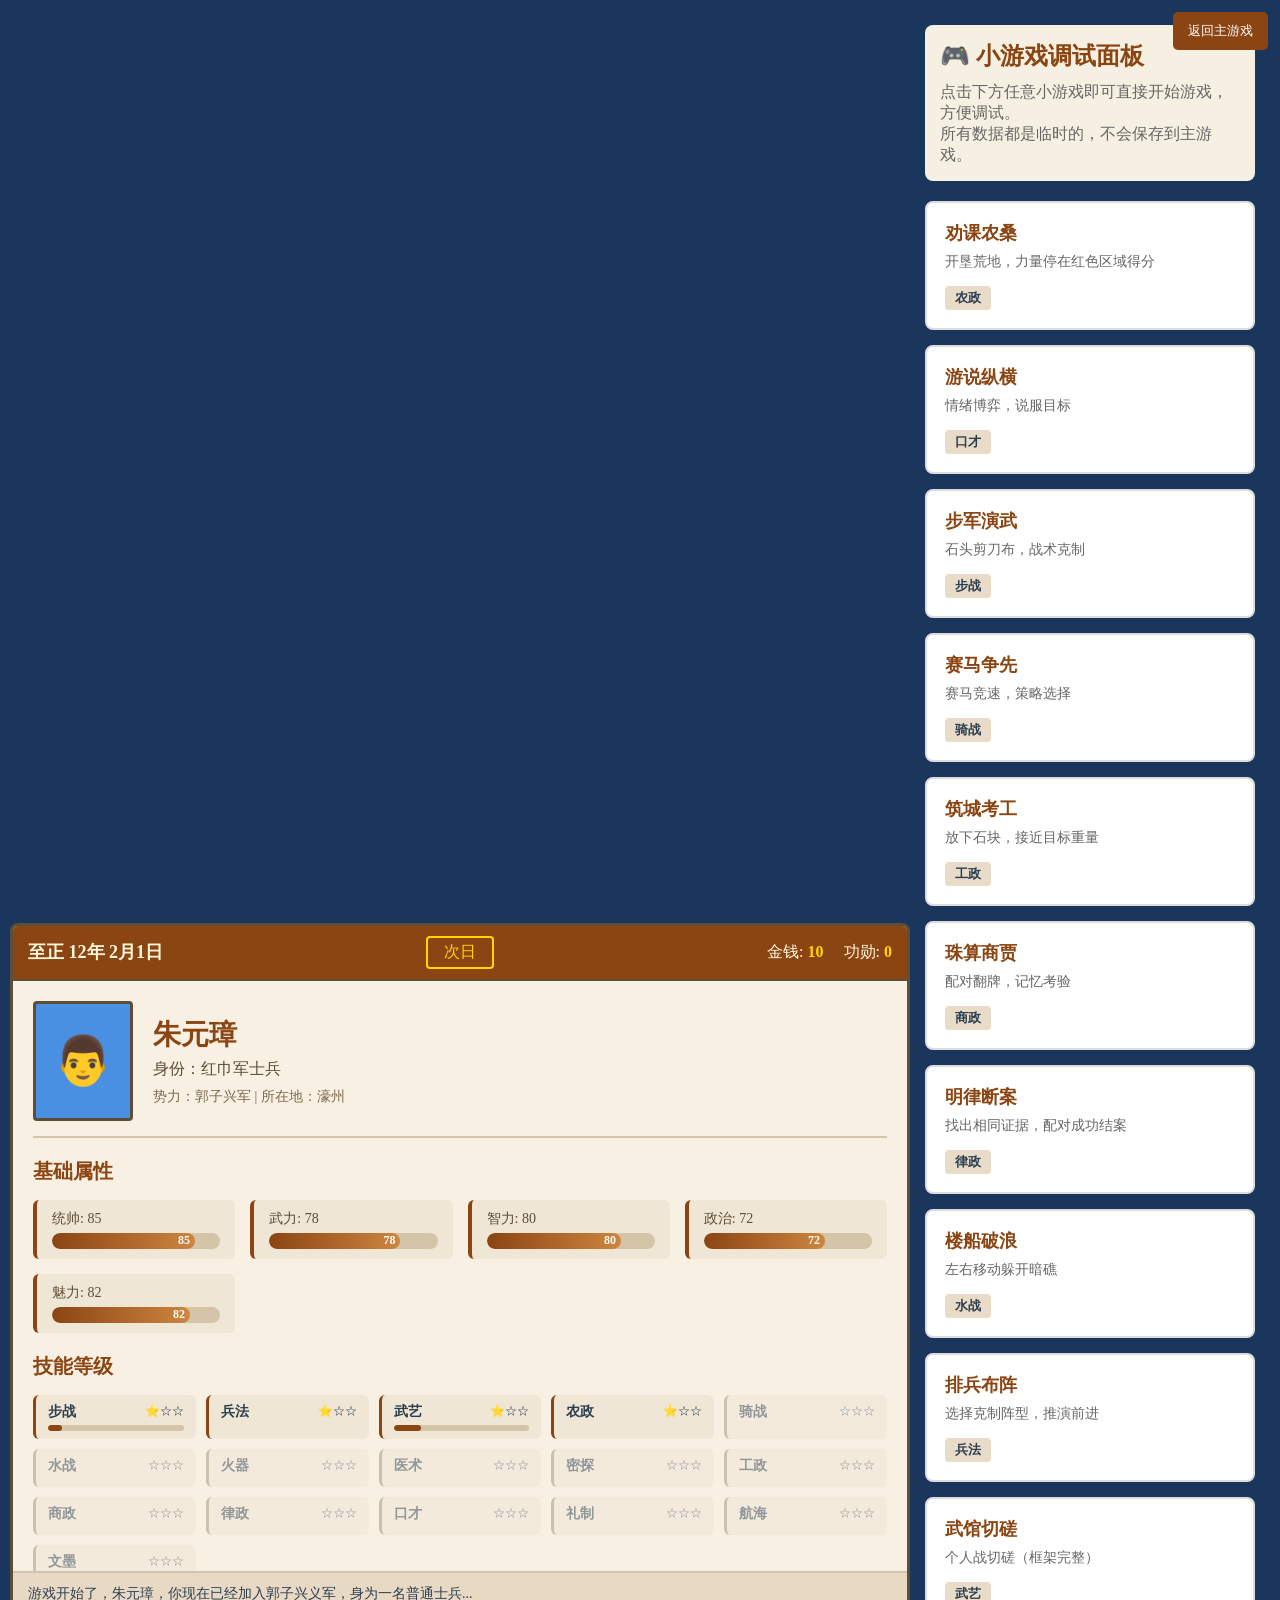
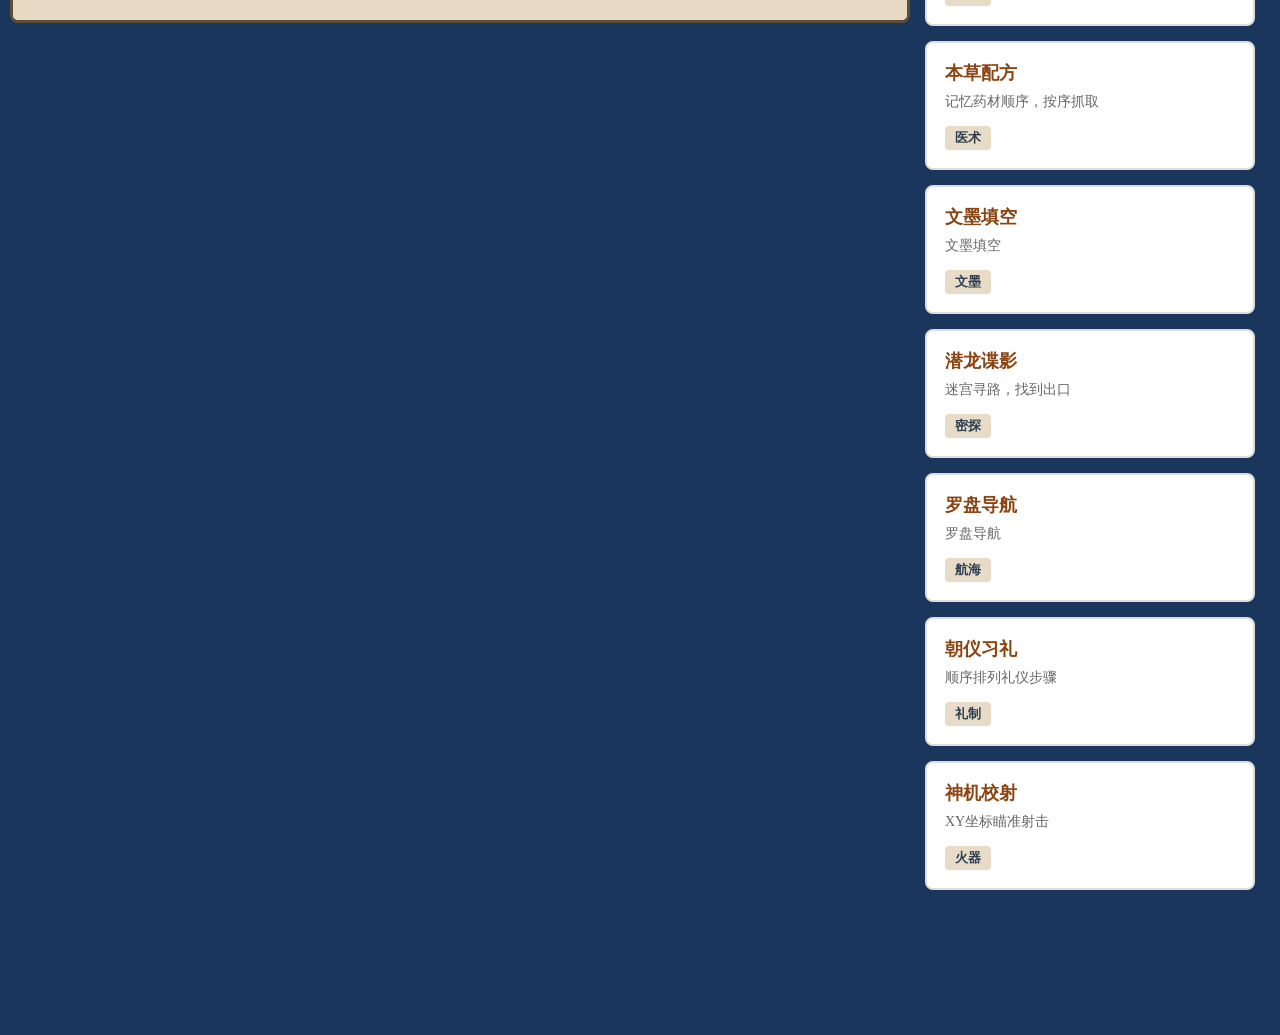
==== debug-minigames.html @ b0b6df5c "Initial commit: 完整框架，16个小游戏+个人战系统 项目现状： - 核心数据层：所有静态数据已拆分到data/，符合策划设计 - 小游戏系统：全部16个小游戏完成，纯文字点击交互 - " ====
<!DOCTYPE html>
<html lang="zh-CN">
<head>
    <meta charset="UTF-8">
    <meta name="viewport" content="width=device-width, initial-scale=1.0">
    <title>小游戏调试 - 大明王朝</title>
    <link rel="stylesheet" href="style.css">
    <style>
        body {
            padding-bottom: 100px;
        }
        .debug-header {
            background: #f5f0e1;
            padding: 15px;
            border-radius: 8px;
            margin-bottom: 20px;
        }
        .debug-header h1 {
            margin: 0 0 10px 0;
            font-size: 24px;
            color: #8b4513;
        }
        .debug-header p {
            margin: 0;
            color: #666;
        }
        .minigame-list {
            display: grid;
            grid-template-columns: repeat(auto-fill, minmax(250px, 1fr));
            gap: 15px;
            margin-bottom: 30px;
        }
        .minigame-item {
            background: #fff;
            border: 2px solid #ddd;
            border-radius: 8px;
            padding: 18px;
            cursor: pointer;
            transition: all 0.2s;
        }
        .minigame-item:hover {
            border-color: #8b4513;
            background: #faf5e8;
        }
        .minigame-item h3 {
            margin: 0 0 8px 0;
            font-size: 18px;
            color: #8b4513;
        }
        .minigame-item p {
            margin: 0 0 10px 0;
            font-size: 14px;
            color: #666;
        }
        .minigame-item .skill-name {
            display: inline-block;
            background: #e8dcc8;
            padding: 3px 10px;
            border-radius: 4px;
            margin-top: 5px;
            font-size: 13px;
        }
        .debug-menu-container {
            padding: 15px 0;
        }
        .back-btn {
            position: fixed;
            top: 12px;
            right: 12px;
            background: #8b4513;
            color: #fff !important;
            border: none;
            padding: 10px 15px;
            border-radius: 5px;
            cursor: pointer;
            z-index: 1000;
        }
        .back-btn:hover {
            background: #a0522d;
        }
        #debug-list-container {
            padding: 0 15px;
        }
    </style>
</head>
<body>
    <div id="game-container">
        <!-- 状态栏 -->
        <div id="status-bar" class="status-bar">
            <div class="status-date" id="status-date"></div>
            <div class="status-actions">
                <button id="next-day-btn" class="btn secondary-btn">次日</button>
            </div>
            <div class="status-stats">
                <span class="stat-item">金钱: <span id="money">0</span></span>
                <span class="stat-item">功勋: <span id="merit">0</span></span>
            </div>
        </div>

        <!-- 中间主显示区 -->
        <div id="main-display" class="main-display">
            <div id="character-view" class="character-view" style="display: none;">
                <!-- 角色属性视图 -->
            </div>
            <div id="city-view" class="scene-view" style="display: none;">
                <!-- 城市视图 -->
            </div>
            <div id="task-list-view" class="scene-view" style="display: none;">
                <!-- 任务列表视图 -->
            </div>
            <div id="farming-game-view" class="scene-view" style="display: none;">
                <!-- 小游戏共享容器 -->
            </div>
            <div id="card-collection-view" class="scene-view" style="display: none;">
                <!-- 卡片图鉴视图 -->
            </div>
            <div id="map-view" class="map-view" style="display: none;">
                <!-- 城市地图视图 -->
            </div>
        </div>

        <!-- 底部导航区 -->
        <div id="navigation-bar" class="navigation-bar" style="display: none;">
            <button id="nav-character" class="nav-btn">角色</button>
            <button id="nav-city" class="nav-btn">城市</button>
            <button id="nav-map" class="nav-btn">地图</button>
            <button id="nav-task" class="nav-btn">任务</button>
            <button id="nav-card" class="nav-btn">卡片</button>
        </div>

        <!-- 日志区域 -->
        <div id="interaction-area" class="interaction-area">
            <div id="log-area" class="log-area"></div>
        </div>
    </div>

    <div class="debug-menu-container">
        <div id="debug-list-container">
            <div class="debug-header">
                <h1>🎮 小游戏调试面板</h1>
                <p>点击下方任意小游戏即可直接开始游戏，方便调试。<br>所有数据都是临时的，不会保存到主游戏。</p>
            </div>
            <div class="minigame-list" id="minigame-list">
                <!-- 动态生成 -->
            </div>
        </div>
    </div>

    <button class="back-btn" onclick="window.location.href='index.html'">返回主游戏</button>

    <!-- 数据文件 - 全部先加载 -->
    <script src="data/characters.js"></script>
    <script src="data/cities.js"></script>
    <script src="data/forces.js"></script>
    <script src="data/roles.js"></script>
    <script src="data/skills.js"></script>
    <script src="data/cards.js"></script>
    <script src="data/battle-cards.js"></script>
    <script src="data/tasks.js"></script>
    <script src="data/personal-battle.js"></script>

    <!-- 游戏模块 -->
    <script src="js/GameState.js"></script>
    <script src="js/GameView.js"></script>

    <script>
        // 调试小游戏
        const MINIGAMES = [
            {gameType: 'agriculture', skill: '农政', name: '劝课农桑', desc: '开垦荒地，力量停在红色区域得分'},
            {gameType: 'eloquence', skill: '口才', name: '游说纵横', desc: '情绪博弈，说服目标'},
            {gameType: 'infantry', skill: '步战', name: '步军演武', desc: '石头剪刀布，战术克制'},
            {gameType: 'cavalry', skill: '骑战', name: '赛马争先', desc: '赛马竞速，策略选择'},
            {gameType: 'engineering', skill: '工政', name: '筑城考工', desc: '放下石块，接近目标重量'},
            {gameType: 'trade', skill: '商政', name: '珠算商贾', desc: '配对翻牌，记忆考验'},
            {gameType: 'law', skill: '律政', name: '明律断案', desc: '找出相同证据，配对成功结案'},
            {gameType: 'navy', skill: '水战', name: '楼船破浪', desc: '左右移动躲开暗礁'},
            {gameType: 'strategy', skill: '兵法', name: '排兵布阵', desc: '选择克制阵型，推演前进'},
            {gameType: 'martial', skill: '武艺', name: '武馆切磋', desc: '个人战切磋（框架完整）'},
            {gameType: 'medicine', skill: '医术', name: '本草配方', desc: '记忆药材顺序，按序抓取'},
            {gameType: 'calligraphy', skill: '文墨', name: '文墨填空', desc: '文墨填空'},
            {gameType: 'spy', skill: '密探', name: '潜龙谍影', desc: '迷宫寻路，找到出口'},
            {gameType: 'navigation', skill: '航海', name: '罗盘导航', desc: '罗盘导航'},
            {gameType: 'ritual', skill: '礼制', name: '朝仪习礼', desc: '顺序排列礼仪步骤'},
            {gameType: 'firearm', skill: '火器', name: '神机校射', desc: 'XY坐标瞄准射击'}
        ];

        // 初始化游戏状态
        let gameState = new GameState();
        let gameView = new GameView(gameState);

        // 渲染小游戏列表
        function renderList() {
            const container = document.getElementById('minigame-list');
            container.innerHTML = MINIGAMES.map(g => `
                <div class="minigame-item" onclick="startGame('${g.gameType}')">
                    <h3>${g.name}</h3>
                    <p>${g.desc}</p>
                    <span class="skill-name">${g.skill}</span>
                </div>
            `).join('');
        }

        // 开始一个小游戏
        function startGame(gameType) {
            // 创建一个假任务
            const template = {
                id: 999,
                mission_id: 'DEBUG',
                name: `[调试] ${MINIGAMES.find(g => g.gameType === gameType).name}`,
                category: 'debug',
                minRank: 'peasant',
                requiredSkills: [],
                baseDifficulty: 2,
                baseReward: 50,
                timeLimitDays: 30,
                completionType: 'minigame',
                gameType: gameType,
                targetParam: null
            };

            // 设置当前任务
            gameState.startMission(template);
            gameState.currentScene = GameScene.FARMING_GAME;

            // 初始化小游戏
            gameView.initMinigame(template);

            // 渲染
            gameView.renderAll();

            // 滚动到游戏
            document.getElementById('main-display').scrollIntoView({behavior: 'smooth'});
        }

        // 初始化
        renderList();
        gameView.renderAll();
    </script>
</body>
</html>
---- style.css ----
* {
    margin: 0;
    padding: 0;
    box-sizing: border-box;
}

body {
    font-family: "SimSun", "Microsoft YaHei", serif;
    background-color: #1a365d;
    color: #2c3e50;
    display: flex;
    justify-content: center;
    align-items: center;
    min-height: 100vh;
    padding: 10px;
}

#game-container {
    width: 100%;
    max-width: 900px;
    height: 95vh;
    max-height: 700px;
    background-color: #f4e9d8;
    border: 3px solid #5d4e37;
    border-radius: 8px;
    display: flex;
    flex-direction: column;
    overflow: hidden;
}

/* 顶部状态栏 */
.status-bar {
    background-color: #8b4513;
    color: #fff8dc;
    padding: 10px 15px;
    display: flex;
    justify-content: space-between;
    align-items: center;
    border-bottom: 2px solid #5d4e37;
    gap: 15px;
}

.status-date {
    font-size: 18px;
    font-weight: bold;
    flex: 1;
}

.status-actions {
    flex: 1;
    text-align: center;
}

.status-stats {
    display: flex;
    gap: 20px;
    flex: 1;
    justify-content: flex-end;
}

.stat-item {
    font-size: 16px;
}

.stat-item span {
    color: #ffd700;
    font-weight: bold;
}

/* 底部导航栏 */
.navigation-bar {
    background-color: #e8d9c4;
    border-top: 2px solid #d4c4a8;
    display: flex;
    padding: 8px;
    gap: 4px;
}

.nav-btn {
    flex: 1;
    padding: 8px 10px;
    border: 2px solid #d4c4a8;
    background-color: #efe6d5;
    color: #5d4e37;
    font-family: inherit;
    font-size: 16px;
    cursor: pointer;
    border-radius: 6px;
    transition: all 0.2s ease;
}

.nav-btn:hover {
    background-color: #f5ecd8;
}

.nav-btn.active {
    background-color: #8b4513;
    color: white;
    border-color: #5d4e37;
}

/* 日志区域 */
.interaction-area {
    background-color: #e8d9c4;
    border-top: 1px solid #d4c4a8;
    display: flex;
    flex-direction: column;
    max-height: 120px;
}

/* 中间主显示区 */
.main-display {
    flex: 1;
    overflow-y: auto;
    padding: 20px;
    background-color: #f8f0e3;
}

/* 角色属性视图 */
.character-view {
    display: flex;
    flex-direction: column;
    gap: 20px;
}

.character-header {
    display: flex;
    align-items: center;
    gap: 20px;
    padding-bottom: 15px;
    border-bottom: 2px solid #d4c4a8;
}

.character-portrait {
    width: 100px;
    height: 120px;
    background-color: #4a90e2;
    border: 3px solid #5d4e37;
    border-radius: 4px;
    display: flex;
    justify-content: center;
    align-items: center;
    font-size: 48px;
}

.character-info {
    flex: 1;
}

.character-name {
    font-size: 28px;
    font-weight: bold;
    color: #8b4513;
    margin-bottom: 5px;
}

.character-role {
    font-size: 16px;
    color: #5d4e37;
    margin-bottom: 8px;
}

.character-affiliation {
    font-size: 14px;
    color: #7d6a4e;
}

.attributes-grid {
    display: grid;
    grid-template-columns: repeat(auto-fit, minmax(200px, 1fr));
    gap: 15px;
    margin-top: 10px;
}

.attribute-item {
    background-color: #efe6d5;
    padding: 10px 15px;
    border-radius: 6px;
    border-left: 4px solid #8b4513;
}

.attribute-name {
    font-size: 14px;
    color: #5d4e37;
    margin-bottom: 5px;
}

.attribute-bar-container {
    width: 100%;
    height: 16px;
    background-color: #d4c4a8;
    border-radius: 8px;
    overflow: hidden;
}

.attribute-bar {
    height: 100%;
    background: linear-gradient(90deg, #8b4513, #cd853f);
    border-radius: 8px;
    transition: width 0.3s ease;
    display: flex;
    align-items: center;
    justify-content: flex-end;
    padding-right: 5px;
}

.attribute-value {
    color: white;
    font-size: 12px;
    font-weight: bold;
}

/* 技能区域 */
.attributes-section h3,
.skills-section h3 {
    font-size: 20px;
    color: #8b4513;
    margin-bottom: 15px;
}

.skills-grid {
    display: grid;
    grid-template-columns: repeat(auto-fill, minmax(160px, 1fr));
    gap: 10px;
}

.skill-item {
    background-color: #efe6d5;
    padding: 8px 12px;
    border-radius: 6px;
    border-left: 3px solid #8b4513;
}

.skill-item.unlearned {
    opacity: 0.5;
    border-left-color: #a0937d;
}

.skill-info {
    display: flex;
    justify-content: space-between;
    align-items: center;
    margin-bottom: 4px;
}

.skill-name {
    font-size: 14px;
    color: #2c3e50;
    font-weight: bold;
}

.skill-level {
    font-size: 12px;
}

.skill-exp-bar {
    width: 100%;
    height: 6px;
    background-color: #d4c4a8;
    border-radius: 3px;
    overflow: hidden;
}

.skill-exp-fill {
    height: 100%;
    background-color: #8b4513;
    border-radius: 3px;
    transition: width 0.3s ease;
}

/* 卡片图鉴 */
.card-collection-header {
    text-align: center;
    margin-bottom: 20px;
}

.card-collection-header h2 {
    font-size: 28px;
    color: #8b4513;
    margin-bottom: 5px;
}

.card-collection-header p {
    font-size: 16px;
    color: #5d4e37;
}

.card-group {
    margin-bottom: 20px;
}

.card-group-title {
    font-size: 20px;
    color: #8b4513;
    margin-bottom: 10px;
    padding-left: 10px;
    border-left: 4px solid #8b4513;
}

.cards-grid {
    display: grid;
    grid-template-columns: repeat(auto-fill, minmax(140px, 1fr));
    gap: 15px;
}

.card-item {
    background-color: #efe6d5;
    border-radius: 8px;
    padding: 15px 10px;
    text-align: center;
    border: 2px solid #d4c4a8;
    transition: all 0.2s ease;
}

.card-item.uncollected {
    opacity: 0.3;
    filter: grayscale(100%);
}

.card-item.collected {
    border-color: #8b4513;
    background-color: #f5ecd8;
}

/* 稀有度颜色：白→绿→蓝→紫→金 */
.card-item.collected.rarity-1 {
    background-color: #ffffff;
    border-color: #ddd;
}
.card-item.collected.rarity-2 {
    background-color: #d4edda;
    border-color: #28a745;
}
.card-item.collected.rarity-3 {
    background-color: #cce5ff;
    border-color: #007bff;
}
.card-item.collected.rarity-4 {
    background-color: #e8dff5;
    border-color: #6f42c1;
}
.card-item.collected.rarity-5 {
    background-color: #fff3cd;
    border-color: #ffc107;
}

.card-item.collected:hover {
    transform: translateY(-2px);
    box-shadow: 0 4px 8px rgba(0,0,0,0.1);
}

.card-content {
    font-size: 24px;
    margin-bottom: 5px;
}

.card-desc {
    font-size: 12px;
    color: #5d4e37;
    margin-top: 8px;
    line-height: 1.4;
}

.card-actions {
    text-align: center;
    margin-top: 20px;
}

/* 地图移动视图 */
.map-view {
    padding: 15px;
}

.map-header h2 {
    margin-top: 0;
    margin-bottom: 10px;
    color: #5d4e37;
}

.map-destinations h3 {
    margin-top: 20px;
    margin-bottom: 15px;
    color: #5d4e37;
    font-size: 16px;
}

.destination-list {
    display: flex;
    flex-direction: column;
    gap: 10px;
}

.destination-item {
    display: flex;
    justify-content: space-between;
    align-items: center;
    padding: 12px 15px;
    background-color: #f5ecd8;
    border: 1px solid #d4c4a8;
    border-radius: 6px;
}

.destination-info {
    display: flex;
    flex-direction: column;
    gap: 4px;
}

.destination-name {
    font-weight: bold;
    font-size: 16px;
    color: #5d4e37;
}

.destination-days {
    font-size: 14px;
    color: #8b7355;
}

.move-bonus {
    font-size: 12px;
    color: #28a745;
}

.move-penalty {
    font-size: 12px;
    color: #dc3545;
}

/* 评定会任务列表 */
.task-list-header {
    margin-bottom: 20px;
}

.task-list-header h2 {
    margin: 0;
    color: #5d4e37;
}

.current-task-info {
    margin-top: 10px;
    padding: 8px 12px;
    background-color: #d4edda;
    border: 1px solid #28a745;
    border-radius: 4px;
    color: #155724;
}

.remaining-days {
    margin-left: 15px;
    font-weight: normal;
}

.no-tasks {
    padding: 30px;
    text-align: center;
    color: #8b7355;
    background-color: #f5ecd8;
    border-radius: 6px;
}

.task-category {
    margin-bottom: 20px;
}

.category-title {
    font-size: 18px;
    color: #5d4e37;
    margin-top: 0;
    margin-bottom: 10px;
    padding-bottom: 5px;
    border-bottom: 2px solid #d4c4a8;
}

.task-list {
    display: flex;
    flex-direction: column;
    gap: 10px;
}

.task-item {
    display: flex;
    justify-content: space-between;
    align-items: center;
    padding: 15px;
    background-color: #f5ecd8;
    border: 1px solid #d4c4a8;
    border-radius: 6px;
}

.task-info {
    flex: 1;
    margin-right: 20px;
}

.task-info h3 {
    margin: 0 0 5px 0;
    font-size: 18px;
    color: #5d4e37;
}

.task-desc {
    margin: 5px 0 8px 0;
    font-size: 14px;
    color: #8b7355;
}

.task-reward {
    margin: 0;
    font-size: 13px;
    color: #6b5b45;
}

.evaluation-notice {
    margin-bottom: 20px;
    padding: 12px 15px;
    background-color: #fff3cd;
    border: 1px solid #ffc107;
    border-radius: 6px;
    color: #856404;
}

.evaluation-notice .warning {
    margin: 5px 0 0 0;
    font-weight: 500;
}

.evaluation-notice {
    margin-top: 20px;
    padding: 12px 15px;
    background-color: #fff3cd;
    border: 1px solid #ffc107;
    border-radius: 6px;
    color: #856404;
    font-weight: 500;
}

.no-destinations {
    color: #8b7355;
    padding: 20px;
    text-align: center;
}

/* 底部交互区 */
.interaction-area {
    background-color: #e8d9c4;
    border-top: 2px solid #d4c4a8;
    display: flex;
    flex-direction: column;
    max-height: 150px;
}

.log-area {
    flex: 1;
    overflow-y: auto;
    padding: 10px 15px;
    font-size: 14px;
    line-height: 1.6;
    color: #2c3e50;
}

.log-entry {
    margin-bottom: 4px;
    animation: fadeIn 0.3s ease;
}

@keyframes fadeIn {
    from { opacity: 0; transform: translateY(2px); }
    to { opacity: 1; transform: translateY(0); }
}

.button-area {
    padding: 10px 15px;
    border-top: 1px solid #d4c4a8;
    display: flex;
    gap: 10px;
}

.btn {
    padding: 8px 20px;
    border: 2px solid #5d4e37;
    border-radius: 4px;
    background-color: #8b4513;
    color: white;
    font-family: inherit;
    font-size: 16px;
    cursor: pointer;
    transition: all 0.2s ease;
}

.btn:hover {
    background-color: #a0522d;
    transform: translateY(-1px);
}

.btn:active {
    transform: translateY(0);
}

.primary-btn {
    background-color: #8b4513;
}

.primary-btn:hover {
    background-color: #a0522d;
}

.secondary-btn {
    background-color: transparent;
    border-color: #ffd700;
    color: #ffd700;
    padding: 4px 16px;
}

.secondary-btn:hover {
    background-color: rgba(255, 215, 0, 0.2);
}

/* 城市视图 */
.city-header {
    text-align: center;
    margin-bottom: 20px;
    padding-bottom: 15px;
    border-bottom: 2px solid #d4c4a8;
}

.city-header h2 {
    font-size: 32px;
    color: #8b4513;
    margin-bottom: 8px;
}

.city-header p {
    font-size: 16px;
    color: #5d4e37;
}

.city-actions {
    display: flex;
    justify-content: center;
    gap: 15px;
    flex-wrap: wrap;
}

/* 任务列表视图 */
.task-list-header h2 {
    font-size: 28px;
    color: #8b4513;
    margin-bottom: 20px;
    text-align: center;
}

.task-list {
    display: flex;
    flex-direction: column;
    gap: 15px;
    margin-bottom: 20px;
}

.task-item {
    background-color: #efe6d5;
    border-radius: 8px;
    padding: 15px;
    display: flex;
    justify-content: space-between;
    align-items: center;
    gap: 15px;
    border-left: 4px solid #8b4513;
}

.task-info {
    flex: 1;
}

.task-info h3 {
    font-size: 20px;
    color: #8b4513;
    margin-bottom: 5px;
}

.task-desc {
    font-size: 14px;
    color: #5d4e37;
    margin-bottom: 5px;
}

.task-reward {
    font-size: 13px;
    color: #7d6a4e;
}

.no-tasks {
    text-align: center;
    padding: 30px;
    color: #7d6a4e;
    font-style: italic;
}

.task-actions {
    display: flex;
    justify-content: center;
}

/* 耕地小游戏样式 */
.farming-header {
    text-align: center;
    margin-bottom: 20px;
}

.farming-header h2 {
    font-size: 28px;
    color: #8b4513;
    margin-bottom: 5px;
}

.farming-header p {
    font-size: 16px;
    color: #5d4e37;
}

.farming-field {
    background-color: #8b7355;
    border-radius: 8px;
    padding: 30px 20px;
    margin-bottom: 15px;
}

.farming-bg {
    position: relative;
    height: 60px;
    background-color: #d4c4a8;
    border-radius: 30px;
    margin-bottom: 20px;
    overflow: visible;
}

.farming-good-zone {
    position: absolute;
    right: 0;
    top: -25px;
    width: 20%;
    text-align: center;
    font-size: 12px;
    color: #fff;
    background-color: #c0392b;
    padding: 2px 0;
    border-radius: 4px;
}

.farming-power-bar {
    width: 100%;
    height: 100%;
    position: relative;
}

.farming-indicator {
    position: absolute;
    top: 0;
    left: 0;
    width: 8px;
    height: 100%;
    background-color: #2c3e50;
    border-radius: 4px;
    transform: translateX(-50%);
    box-shadow: 0 0 4px rgba(0,0,0,0.5);
}

.farming-emoji {
    text-align: center;
    font-size: 80px;
}

.farming-result {
    max-height: 100px;
    overflow-y: auto;
    margin-bottom: 15px;
    padding: 10px;
    background-color: #efe6d5;
    border-radius: 6px;
}

.farming-result-item {
    margin-bottom: 5px;
    padding: 4px 8px;
    border-radius: 4px;
}

.result-perfect {
    background-color: #27ae60;
    color: white;
}

.result-good {
    background-color: #f39c12;
    color: white;
}

.result-ok {
    background-color: #95a5a6;
    color: white;
}

.result-bad {
    background-color: #7f8c8d;
    color: white;
}

.farming-actions {
    text-align: center;
}

#swing-hoe-btn {
    font-size: 20px;
    padding: 10px 40px;
}

/* 口才小游戏 - 找相同句子 */
.eloquence-header {
    text-align: center;
    margin-bottom: 20px;
}

.eloquence-header h2 {
    font-size: 28px;
    color: #8b4513;
    margin-bottom: 8px;
}

.eloquence-header p {
    font-size: 16px;
    color: #5d4e37;
}

.eloquence-example {
    background-color: #efe6d5;
    padding: 15px;
    border-radius: 8px;
    margin-bottom: 15px;
    font-size: 18px;
    line-height: 1.6;
    border-left: 4px solid #8b4513;
}

.eloquence-options {
    display: grid;
    grid-template-columns: 1fr;
    gap: 10px;
    margin-bottom: 15px;
}

.eloquence-option {
    text-align: left;
    padding: 12px 15px;
    background-color: #efe6d5;
    border: 2px solid #d4c4a8;
    border-radius: 6px;
    white-space: normal;
    line-height: 1.5;
}

.eloquence-option:hover {
    background-color: #f5ecd8;
    border-color: #8b4513;
}

.eloquence-result {
    min-height: 40px;
}

.eloquence-answer {
    padding: 10px 15px;
    border-radius: 6px;
    font-size: 16px;
}

.eloquence-answer.correct {
    background-color: #27ae60;
    color: white;
}

.eloquence-answer.wrong {
    background-color: #c0392b;
    color: white;
}

/* 滚动条样式 */
::-webkit-scrollbar {
    width: 8px;
}

::-webkit-scrollbar-track {
    background: #d4c4a8;
}

::-webkit-scrollbar-thumb {
    background: #8b4513;
    border-radius: 4px;
}

::-webkit-scrollbar-thumb:hover {
    background: #a0522d;
}

/* ========== 赛马样式 ========== */
.cavalry-header {
    text-align: center;
    margin-bottom: 20px;
}
.cavalry-header h2 {
    font-size: 28px;
    color: #8b4513;
    margin-bottom: 8px;
}
.cavalry-header p {
    font-size: 16px;
    color: #5d4e37;
}
.cavalry-progress {
    font-size: 18px;
    margin-top: 10px;
    color: #5d4e37;
}
.cavalry-progress strong {
    color: #8b4513;
}
.cavalry-track {
    margin-top: 20px;
}
.cavalry-row {
    display: flex;
    align-items: center;
    margin-bottom: 10px;
    gap: 5px;
}
.cavalry-label {
    width: 40px;
    font-weight: bold;
}
.cavalry-card-lg {
    width: 50px;
    height: 50px;
    border: 2px solid #d4c4a8;
    border-radius: 6px;
    background-color: #efe6d5;
    font-size: 14px;
    text-align: center;
    line-height: 46px;
    cursor: pointer;
}
.cavalry-card-lg:hover:not(:disabled) {
    background-color: #f5ecd8;
    border-color: #8b4513;
}
.cavalry-card-lg.current {
    border-color: #8b4513;
    border-width: 3px;
}
.cavalry-card-lg.flipped {
    background-color: #f5ecd8;
}
.cavalry-card-lg.passed {
    opacity: 0.7;
}
.cavalry-card-lg.enemy {
    cursor: default;
}
.cavalry-end {
    font-size: 18px;
    padding-left: 10px;
}

/* 修筑城墙样式 */
.engineering-header {
    text-align: center;
    margin-bottom: 20px;
}
.engineering-header h2 {
    font-size: 28px;
    color: #8b4513;
    margin-bottom: 8px;
}
.engineering-header p {
    font-size: 16px;
    color: #5d4e37;
}
.engineering-bar {
    margin-bottom: 30px;
}
.engineering-bg {
    position: relative;
    height: 40px;
    background-color: #d4c4a8;
    border-radius: 20px;
    overflow: hidden;
}
.engineering-target {
    position: absolute;
    top: 0;
    height: 100%;
    background-color: #27ae60;
    opacity: 0.5;
}
.engineering-indicator {
    position: absolute;
    top: 0;
    width: 8px;
    height: 100%;
    background-color: #2c3e50;
    transform: translateX(-50%);
    border-radius: 4px;
    box-shadow: 0 0 4px rgba(0,0,0,0.5);
}
.engineering-actions {
    text-align: center;
}

/* 集市算税样式 */
.trade-header {
    text-align: center;
    margin-bottom: 20px;
}
.trade-header h2 {
    font-size: 28px;
    color: #8b4513;
    margin-bottom: 8px;
}
.trade-header p {
    font-size: 16px;
    color: #5d4e37;
}
.trade-board {
    display: grid;
    grid-template-columns: repeat(3, 1fr);
    gap: 8px;
    max-width: 300px;
    margin: 0 auto;
}
.trade-cell {
    aspect-ratio: 1;
    border: 2px solid #d4c4a8;
    border-radius: 6px;
    background-color: #efe6d5;
    font-size: 28px;
    text-align: center;
    line-height: 90px;
    cursor: pointer;
}
.trade-cell:hover:not(:disabled) {
    background-color: #f5ecd8;
    border-color: #8b4513;
}
.trade-cell:disabled {
    cursor: default;
}

/* 寻访证人样式 */
.law-header {
    text-align: center;
    margin-bottom: 20px;
}
.law-header h2 {
    font-size: 28px;
    color: #8b4513;
    margin-bottom: 8px;
}
.law-header p {
    font-size: 16px;
    color: #5d4e37;
}
.law-board {
    display: grid;
    grid-template-columns: repeat(4, 1fr);
    gap: 10px;
    max-width: 500px;
    margin: 0 auto;
}
.law-card {
    aspect-ratio: 2/1;
    border: 2px solid #d4c4a8;
    border-radius: 6px;
    background-color: #efe6d5;
    font-size: 14px;
    text-align: center;
    cursor: pointer;
    display: flex;
    justify-content: center;
    align-items: center;
    padding: 5px;
}
.law-card:hover:not(.matched):not(.flipped) {
    background-color: #f5ecd8;
    border-color: #8b4513;
}
.law-card.matched {
    opacity: 0.5;
    cursor: default;
}
.law-card.flipped {
    background-color: #f39c12;
    color: white;
}

/* ========== 新增小游戏样式 ========== */

/* 水战样式 */
.navy-header {
    text-align: center;
    margin-bottom: 20px;
}
.navy-header h2 {
    font-size: 28px;
    color: #8b4513;
    margin-bottom: 8px;
}
.navy-header p {
    font-size: 16px;
    color: #5d4e37;
}
.navy-channel {
    position: relative;
    height: 80px;
    background-color: #4a90e2;
    border-radius: 8px;
    margin-bottom: 20px;
    overflow: hidden;
}
.navy-ship {
    position: absolute;
    top: 10px;
    width: 40px;
    height: 60px;
    background-color: #8b4513;
    transform: translateX(-50%);
    border-radius: 4px;
}
.navy-obstacle {
    position: absolute;
    width: 20px;
    height: 80px;
    background-color: #2c3e50;
    transform: translateX(-50%);
}
.navy-result {
    max-height: 100px;
    overflow-y: auto;
}
.navy-result-item {
    padding: 8px;
    margin-bottom: 5px;
    border-radius: 4px;
}
.navy-result-item.good {
    background-color: #27ae60;
    color: white;
}
.navy-result-item.ok {
    background-color: #f39c12;
    color: white;
}
.navy-result-item.bad {
    background-color: #c0392b;
    color: white;
}
.navy-actions {
    text-align: center;
    margin-bottom: 15px;
}

/* 兵法阵型样式 */
.strategy-header {
    text-align: center;
    margin-bottom: 20px;
}
.strategy-header h2 {
    font-size: 28px;
    color: #8b4513;
    margin-bottom: 8px;
}
.strategy-header p {
    font-size: 16px;
    color: #5d4e37;
    margin: 5px 0;
}
.strategy-board {
    display: grid;
    grid-template-columns: repeat(3, 1fr);
    gap: 8px;
    max-width: 300px;
    margin: 0 auto 20px;
}
.strategy-cell {
    aspect-ratio: 1;
    border: 2px solid #d4c4a8;
    border-radius: 4px;
    background-color: #efe6d5;
    font-size: 24px;
    text-align: center;
    line-height: 80px;
    cursor: pointer;
}
.strategy-cell:hover {
    background-color: #f5ecd8;
    border-color: #8b4513;
}
.strategy-actions {
    display: flex;
    gap: 15px;
    justify-content: center;
}

/* 武艺单挑样式 */
.martial-header {
    text-align: center;
    margin-bottom: 20px;
}
.martial-header h2 {
    font-size: 28px;
    color: #8b4513;
    margin-bottom: 8px;
}
.martial-hp {
    max-width: 400px;
    margin: 0 auto 20px;
}
.martial-hp .hp-row {
    display: flex;
    justify-content: space-between;
    align-items: center;
    margin-bottom: 10px;
    gap: 15px;
}
.martial-hp .hp-bar {
    flex: 1;
    height: 20px;
    background-color: #d4c4a8;
    border-radius: 10px;
    overflow: hidden;
}
.martial-hp .hp-fill {
    height: 100%;
    transition: width 0.3s;
}
.martial-hp .hp-fill.player {
    background-color: #27ae60;
}
.martial-hp .hp-fill.enemy {
    background-color: #c0392b;
}
.martial-buttons {
    display: flex;
    gap: 15px;
    justify-content: center;
    margin-bottom: 20px;
}
.martial-log {
    max-height: 120px;
    overflow-y: auto;
    background-color: #efe6d5;
    padding: 10px;
    border-radius: 6px;
}
.martial-log div {
    margin-bottom: 4px;
}

/* 医术配药样式 */
.medicine-header {
    text-align: center;
    margin-bottom: 20px;
}
.medicine-header h2 {
    font-size: 28px;
    color: #8b4513;
    margin-bottom: 8px;
}
.medicine-sequence {
    background-color: #efe6d5;
    padding: 15px;
    border-radius: 8px;
    margin: 15px 0;
}
.medicine-herb {
    display: inline-block;
    padding: 6px 12px;
    margin: 0 5px;
    background-color: #8b4513;
    color: white;
    border-radius: 4px;
}
.medicine-herb.picked {
    background-color: #27ae60;
}
.medicine-grid {
    display: grid;
    grid-template-columns: repeat(3, 1fr);
    gap: 10px;
    margin-bottom: 20px;
}
.medicine-player-sequence {
    background-color: #efe6d5;
    padding: 15px;
    border-radius: 8px;
    line-height: 2;
}

/* 文墨填空样式 */
.calligraphy-header {
    text-align: center;
    margin-bottom: 20px;
}
.calligraphy-header h2 {
    font-size: 28px;
    color: #8b4513;
    margin-bottom: 8px;
}
.calligraphy-question {
    background-color: #efe6d5;
    padding: 30px;
    border-radius: 8px;
    margin-bottom: 20px;
    text-align: center;
}
.calligraphy-sentence {
    font-size: 24px;
    line-height: 2;
}
.calligraphy-sentence .blank {
    display: inline-block;
    padding: 0 20px;
    border-bottom: 3px solid #8b4513;
    margin: 0 5px;
}
.calligraphy-options {
    display: grid;
    grid-template-columns: 1fr 1fr;
    gap: 10px;
}
.calligraphy-option {
    font-size: 18px;
    padding: 15px;
}
.calligraphy-result {
    margin-top: 20px;
    min-height: 40px;
}

/* 密探迷宫样式 */
.spy-header {
    text-align: center;
    margin-bottom: 20px;
}
.spy-header h2 {
    font-size: 28px;
    color: #8b4513;
    margin-bottom: 8px;
}
.spy-maze {
    max-width: 300px;
    margin: 0 auto;
}
.spy-row {
    display: flex;
}
.spy-cell {
    aspect-ratio: 1;
    flex: 1;
    border: 1px solid #d4c4a8;
    display: flex;
    justify-content: center;
    align-items: center;
    font-size: 24px;
}
.spy-cell.player {
    background-color: #e74c3c;
}
.spy-wall {
    background-color: #5d4e37;
}
.spy-path {
    background-color: #efe6d5;
    cursor: pointer;
}
.spy-path:hover {
    background-color: #f5ecd8;
}
.spy-exit {
    background-color: #f39c12;
}

/* 航海罗盘样式 */
.navigation-header {
    text-align: center;
    margin-bottom: 20px;
}
.navigation-header h2 {
    font-size: 28px;
    color: #8b4513;
    margin-bottom: 8px;
}
.compass {
    width: 200px;
    height: 200px;
    margin: 0 auto 20px;
    position: relative;
}
.compass-circle {
    position: absolute;
    top: 0;
    left: 0;
    width: 100%;
    height: 100%;
    border-radius: 50%;
    border: 3px solid #5d4e37;
    background-color: #efe6d5;
}
.compass-needle {
    position: absolute;
    bottom: 50%;
    left: 50%;
    width: 4px;
    height: 45%;
    background-color: #c0392b;
    transform-origin: bottom center;
    transform: rotate(0deg);
    transition: transform 0.2s;
}
.compass-needle::after {
    content: '';
    position: absolute;
    top: -8px;
    left: -4px;
    width: 12px;
    height: 12px;
    background-color: #c0392b;
    border-radius: 50%;
}
.navigation-guess {
    text-align: center;
}
.navigation-guess input[type="range"] {
    width: 100%;
    margin-bottom: 10px;
}
#navigation-hint {
    margin-top: 15px;
    font-size: 16px;
    color: #8b4513;
    font-weight: bold;
}

/* 礼制排序样式 */
.ritual-header {
    text-align: center;
    margin-bottom: 20px;
}
.ritual-header h2 {
    font-size: 28px;
    color: #8b4513;
    margin-bottom: 8px;
}
.ritual-slots {
    display: flex;
    gap: 10px;
    justify-content: center;
    margin-bottom: 20px;
}
.ritual-slot {
    width: 80px;
    height: 50px;
    border: 2px dashed #d4c4a8;
    border-radius: 6px;
    display: flex;
    justify-content: center;
    align-items: center;
    background-color: #efe6d5;
}
.ritual-items {
    display: flex;
    flex-wrap: wrap;
    gap: 10px;
    justify-content: center;
    margin-bottom: 20px;
}
.ritual-actions {
    display: flex;
    gap: 15px;
    justify-content: center;
}

/* 火器射击样式 */
.firearm-header {
    text-align: center;
    margin-bottom: 20px;
}
.firearm-header h2 {
    font-size: 28px;
    color: #8b4513;
    margin-bottom: 8px;
}
.firearm-target {
    position: relative;
    width: 300px;
    height: 300px;
    margin: 0 auto 20px;
}
.target-ring {
    position: absolute;
    top: 0;
    left: 0;
    right: 0;
    bottom: 0;
    border-radius: 50%;
    border: 20px solid #c0392b;
}
.target-ring.middle {
    top: 20px;
    left: 20px;
    right: 20px;
    bottom: 20px;
    border-width: 20px;
    border-color: #f39c12;
}
.target-ring.inner {
    top: 60px;
    left: 60px;
    right: 60px;
    bottom: 60px;
    border-width: 20px;
    border-color: #ecf0f1;
}
.target-center {
    position: absolute;
    top: 120px;
    left: 120px;
    width: 60px;
    height: 60px;
    border-radius: 50%;
    background-color: #2c3e50;
}
.bullet-marker {
    position: absolute;
    width: 10px;
    height: 10px;
    background-color: #e74c3c;
    border-radius: 50%;
    transform: translate(-50%, -50%);
    box-shadow: 0 0 3px rgba(0,0,0,0.5);
}
.firearm-actions {
    text-align: center;
}

/* ========== 合战与个人战样式 ========== */
.battle-header {
    text-align: center;
    margin-bottom: 15px;
}

.battle-header h2 {
    margin: 0 0 5px 0;
    font-size: 1.3rem;
    color: #2c3e50;
}

.battle-header p {
    margin: 0;
    color: #7f8c8d;
    font-size: 0.9rem;
}

.battle-troops {
    margin-bottom: 20px;
}

.troop-row {
    margin-bottom: 10px;
}

.troop-info {
    display: flex;
    justify-content: space-between;
    margin-bottom: 5px;
    font-size: 0.95rem;
}

.hp-bar {
    width: 100%;
    height: 20px;
    background-color: #ddd;
    border-radius: 10px;
    overflow: hidden;
    border: 1px solid #ccc;
}

.hp-fill {
    height: 100%;
    transition: width 0.3s ease;
    border-radius: 10px;
}

.hp-fill.player {
    background: linear-gradient(90deg, #27ae60, #2ecc71);
}

.hp-fill.enemy {
    background: linear-gradient(90deg, #c0392b, #e74c3c);
}

.battle-hand {
    margin-bottom: 15px;
}

.battle-hand h3 {
    margin: 0 0 10px 0;
    font-size: 1.1rem;
    color: #2c3e50;
}

.battle-cards {
    display: grid;
    grid-template-columns: repeat(auto-fill, minmax(220px, 1fr));
    gap: 10px;
}

.battle-card {
    border: 2px solid #34495e;
    border-radius: 8px;
    padding: 10px;
    background: linear-gradient(145deg, #ffffff, #f0f0f0);
    cursor: pointer;
    transition: all 0.2s ease;
}

.battle-card:hover {
    transform: translateY(-2px);
    box-shadow: 0 4px 8px rgba(0,0,0,0.15);
    border-color: #3498db;
}

.battle-card-header {
    display: flex;
    justify-content: space-between;
    align-items: center;
    margin-bottom: 5px;
}

.battle-card-name {
    font-weight: bold;
    font-size: 1rem;
}

.battle-card-damage {
    color: #e74c3c;
    font-weight: bold;
    font-size: 0.9rem;
}

.battle-card-desc {
    font-size: 0.8rem;
    color: #7f8c8d;
    line-height: 1.3;
}

.battle-log {
    max-height: 150px;
    overflow-y: auto;
    border: 1px solid #ddd;
    border-radius: 5px;
    padding: 10px;
    background: #fafafa;
}

.battle-log-entry {
    margin-bottom: 8px;
    padding-bottom: 8px;
    border-bottom: 1px solid #eee;
    line-height: 1.4;
}

.battle-log-entry:last-child {
    border-bottom: none;
    margin-bottom: 0;
    padding-bottom: 0;
}

.duel-header {
    text-align: center;
    margin-bottom: 15px;
}

.duel-header h2 {
    margin: 0 0 5px 0;
    font-size: 1.3rem;
    color: #2c3e50;
}

.duel-header p {
    margin: 0;
    color: #7f8c8d;
    font-size: 0.9rem;
}

.duel-hp {
    margin-bottom: 20px;
}

.duel-hand {
    margin-bottom: 15px;
}

.duel-hand h3 {
    margin: 0 0 10px 0;
    font-size: 1.1rem;
    color: #2c3e50;
}

/* 卡片类型着色 */
.battle-card[data-type="battle_attack"] {
    border-color: #e74c3c;
}

.battle-card[data-type="battle_strategy"] {
    border-color: #9b59b6;
}

.battle-card[data-type="battle_formation"] {
    border-color: #27ae60;
}

.battle-card[data-type="battle_special"] {
    border-color: #f39c12;
    background: linear-gradient(145deg, #fff9e6, #ffeaa7);
}

.battle-card[data-type="duel_attack"] {
    border-color: #e74c3c;
}

.battle-card[data-type="duel_defense"] {
    border-color: #2980b9;
}

.battle-card[data-type="duel_special"] {
    border-color: #f39c12;
    background: linear-gradient(145deg, #fff9e6, #ffeaa7);
}
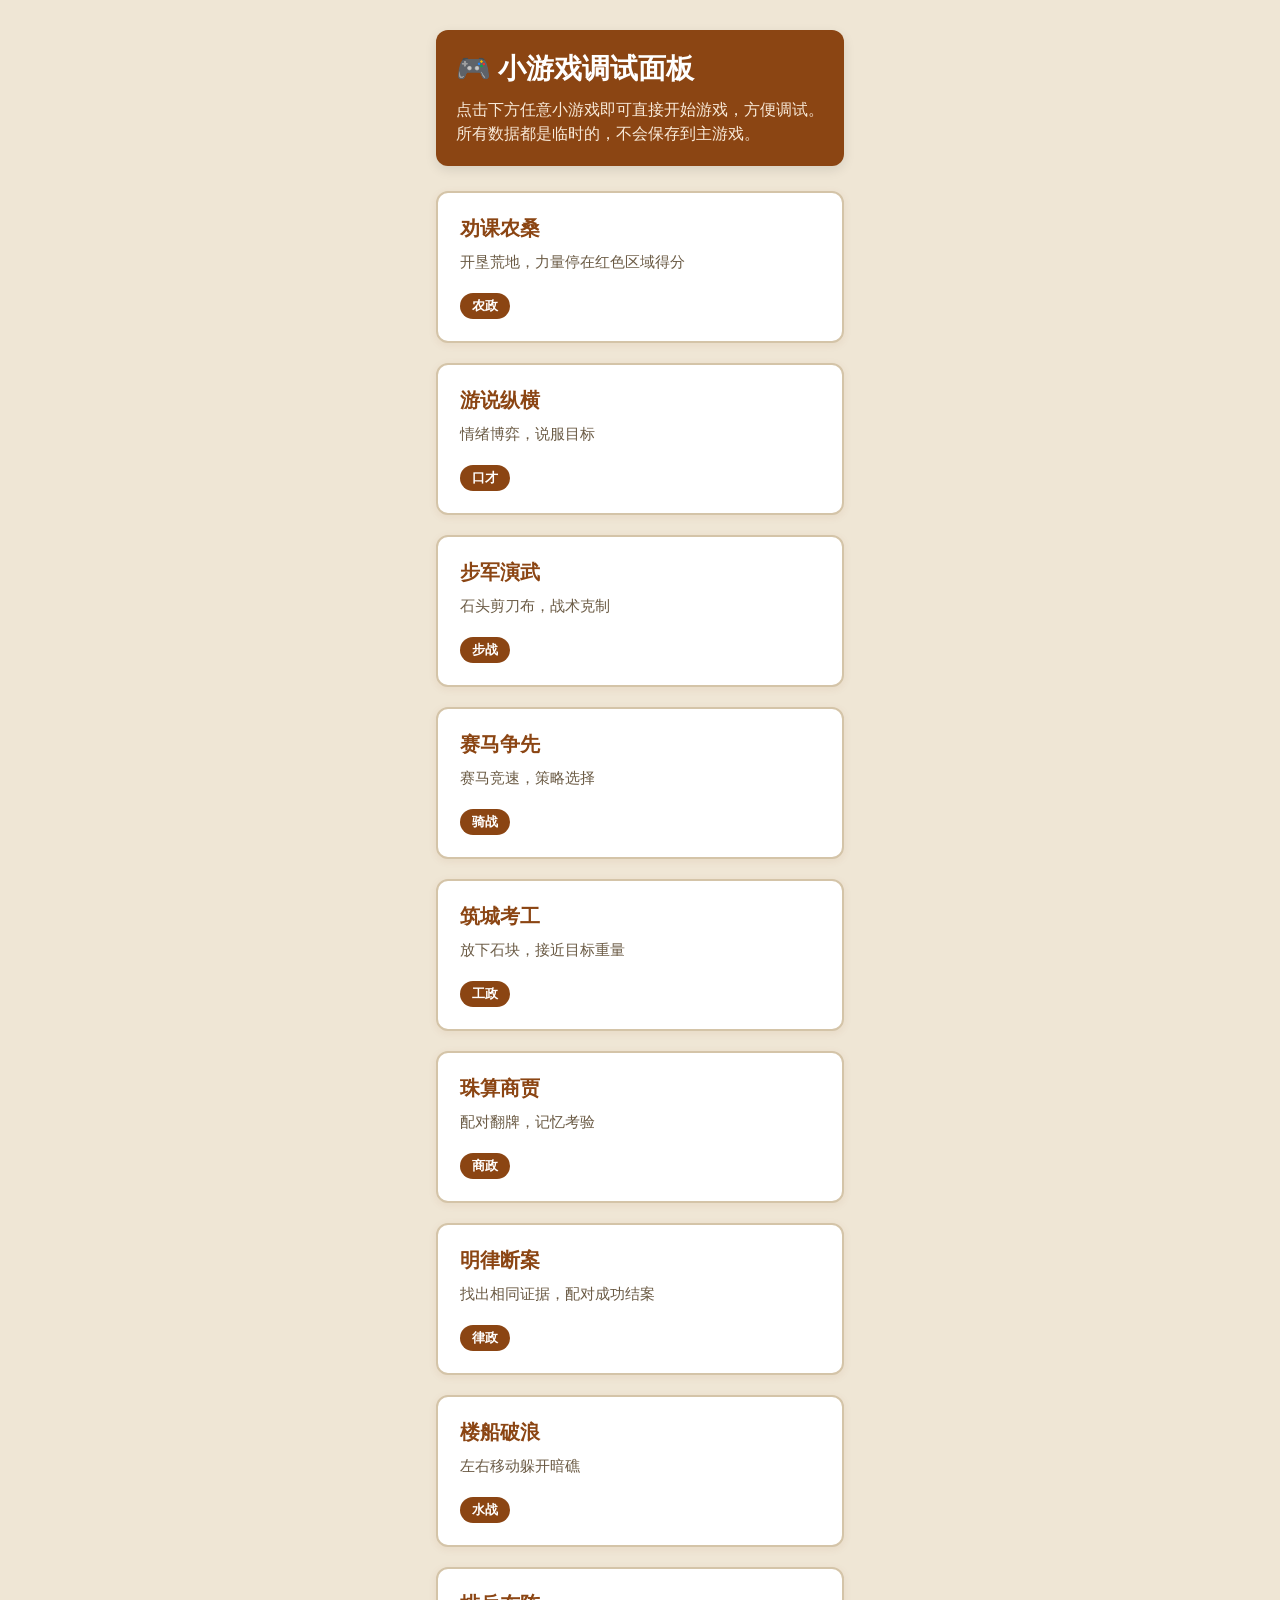
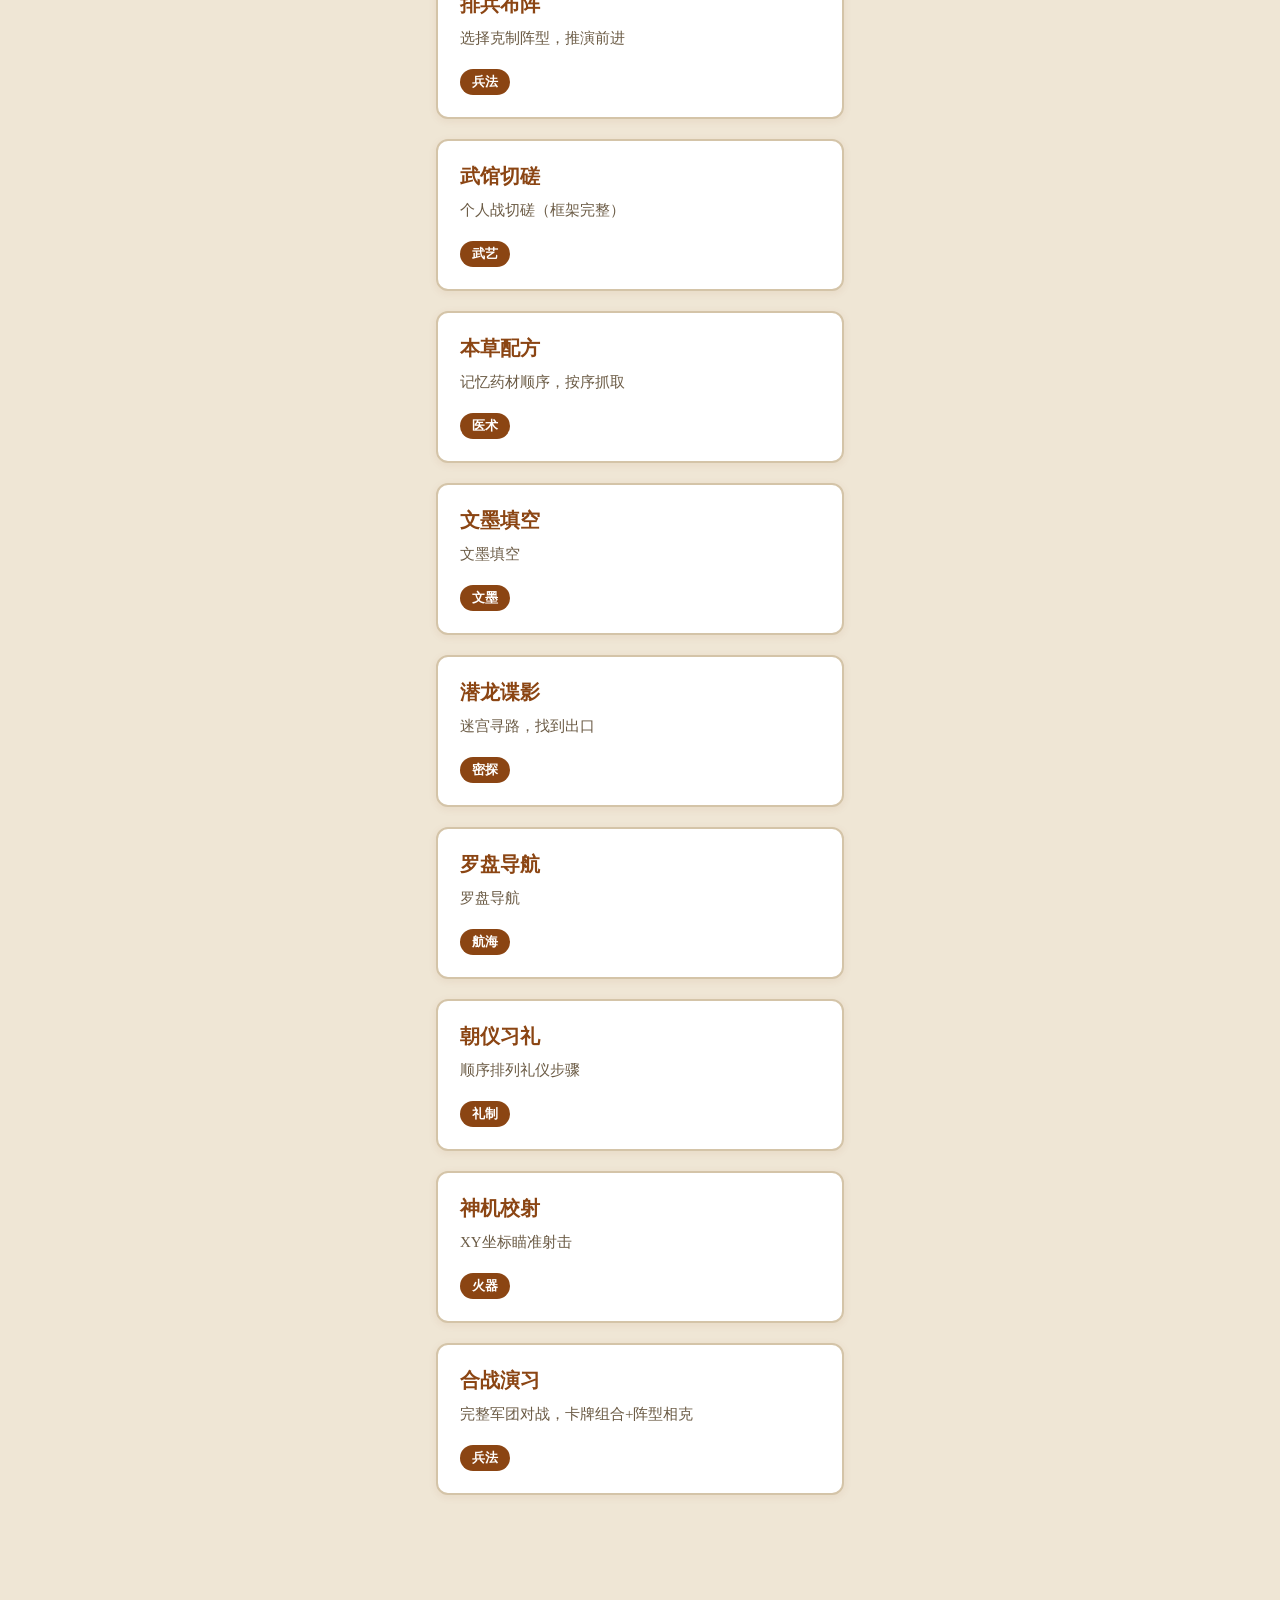
==== commit 6f3e8fe7: "feat: 完成合战系统完整核心逻辑，更新项目进度 - 完整实现合战系统：回合流程/兵种相克/阵型相克/秘策系统/水战规则/AI出牌 - 拆分小游戏到独立文件，16个小游戏全部完成 - 模块化拆分渲染" ====
--- a/debug-minigames.html
+++ b/debug-minigames.html
@@ -8,78 +8,117 @@
     <style>
         body {
             padding-bottom: 100px;
+            background-color: #efe6d5;
         }
         .debug-header {
-            background: #f5f0e1;
-            padding: 15px;
-            border-radius: 8px;
-            margin-bottom: 20px;
+            background: #8b4513;
+            padding: 20px;
+            border-radius: 12px;
+            margin-bottom: 25px;
+            box-shadow: 0 4px 12px rgba(0,0,0,0.1);
         }
         .debug-header h1 {
             margin: 0 0 10px 0;
-            font-size: 24px;
-            color: #8b4513;
+            font-size: 28px;
+            color: #fff;
         }
         .debug-header p {
             margin: 0;
-            color: #666;
+            color: #f8e9d8;
+            font-size: 16px;
+            line-height: 1.5;
         }
         .minigame-list {
             display: grid;
-            grid-template-columns: repeat(auto-fill, minmax(250px, 1fr));
-            gap: 15px;
-            margin-bottom: 30px;
+            grid-template-columns: repeat(auto-fill, minmax(280px, 1fr));
+            gap: 20px;
+            margin-bottom: 40px;
         }
         .minigame-item {
             background: #fff;
-            border: 2px solid #ddd;
-            border-radius: 8px;
-            padding: 18px;
+            border: 2px solid #d4c4a8;
+            border-radius: 12px;
+            padding: 22px;
             cursor: pointer;
-            transition: all 0.2s;
+            transition: all 0.25s ease;
+            box-shadow: 0 2px 8px rgba(139, 69, 19, 0.08);
         }
         .minigame-item:hover {
             border-color: #8b4513;
             background: #faf5e8;
+            transform: translateY(-3px);
+            box-shadow: 0 6px 16px rgba(139, 69, 19, 0.15);
         }
         .minigame-item h3 {
-            margin: 0 0 8px 0;
-            font-size: 18px;
+            margin: 0 0 10px 0;
+            font-size: 20px;
             color: #8b4513;
         }
         .minigame-item p {
-            margin: 0 0 10px 0;
-            font-size: 14px;
-            color: #666;
+            margin: 0 0 12px 0;
+            font-size: 15px;
+            color: #6b5b45;
+            line-height: 1.4;
         }
         .minigame-item .skill-name {
             display: inline-block;
-            background: #e8dcc8;
-            padding: 3px 10px;
-            border-radius: 4px;
-            margin-top: 5px;
+            background: #8b4513;
+            color: #fff;
+            padding: 4px 12px;
+            border-radius: 20px;
+            margin-top: 8px;
             font-size: 13px;
         }
         .debug-menu-container {
-            padding: 15px 0;
+            padding: 20px 15px;
+            max-width: 1200px;
+            margin: 0 auto;
+            display: block;
         }
         .back-btn {
             position: fixed;
-            top: 12px;
-            right: 12px;
-            background: #8b4513;
-            color: #fff !important;
-            border: none;
-            padding: 10px 15px;
-            border-radius: 5px;
+            top: 15px;
+            right: 15px;
+            background: #fff;
+            color: #8b4513 !important;
+            border: 2px solid #8b4513;
+            padding: 10px 16px;
+            border-radius: 8px;
             cursor: pointer;
             z-index: 1000;
+            font-weight: bold;
+            transition: all 0.2s;
+            display: none;
         }
         .back-btn:hover {
-            background: #a0522d;
+            background: #8b4513;
+            color: #fff;
         }
         #debug-list-container {
             padding: 0 15px;
+            max-width: 1200px;
+            margin: 0 auto;
+            display: block;
+        }
+        #game-container {
+            max-width: 1200px;
+            margin: 0 auto;
+            background: #fff;
+            border-radius: 12px;
+            box-shadow: 0 4px 16px rgba(0,0,0,0.08);
+            overflow: hidden;
+            margin-bottom: 30px;
+            display: none;
+        }
+        /* 游戏开始后切换布局 */
+        .game-running #debug-list-container {
+            display: none;
+        }
+        .game-running #game-container {
+            display: block;
+        }
+        .game-running .back-btn {
+            display: block;
         }
     </style>
 </head>
@@ -105,6 +144,12 @@
             <div id="city-view" class="scene-view" style="display: none;">
                 <!-- 城市视图 -->
             </div>
+            <div id="character-list-view" class="scene-view" style="display: none;">
+                <!-- 城中人物列表视图 -->
+            </div>
+            <div id="social-view" class="scene-view" style="display: none;">
+                <!-- 社交互动视图 -->
+            </div>
             <div id="task-list-view" class="scene-view" style="display: none;">
                 <!-- 任务列表视图 -->
             </div>
@@ -146,7 +191,7 @@
         </div>
     </div>
 
-    <button class="back-btn" onclick="window.location.href='index.html'">返回主游戏</button>
+    <button class="back-btn" id="back-to-list-btn" onclick="backToList()">返回调试列表</button>
 
     <!-- 数据文件 - 全部先加载 -->
     <script src="data/characters.js"></script>
@@ -156,11 +201,41 @@
     <script src="data/skills.js"></script>
     <script src="data/cards.js"></script>
     <script src="data/battle-cards.js"></script>
+    <script src="data/battle-formations.js"></script>
+    <script src="data/battle-troops.js"></script>
     <script src="data/tasks.js"></script>
     <script src="data/personal-battle.js"></script>
 
+    <!-- 工具模块 -->
+    <script src="js/utils/BattleCalculator.js"></script>
+    <script src="js/utils/BattleAI.js"></script>
+
     <!-- 游戏模块 -->
     <script src="js/GameState.js"></script>
+    <!-- 渲染模块 - 拆分出去保持代码整洁 -->
+    <script src="js/modules/CharacterListRenderer.js"></script>
+    <script src="js/modules/SocialRenderer.js"></script>
+    <script src="js/modules/CardCollectionRenderer.js"></script>
+    <script src="js/modules/MapRenderer.js"></script>
+    <!-- 小游戏模块 - 每个小游戏独立文件 -->
+    <script src="js/games/FarmingGame.js"></script>
+    <script src="js/games/EloquenceGame.js"></script>
+    <script src="js/games/InfantryGame.js"></script>
+    <script src="js/games/CavalryGame.js"></script>
+    <script src="js/games/EngineeringGame.js"></script>
+    <script src="js/games/TradeGame.js"></script>
+    <script src="js/games/LawGame.js"></script>
+    <script src="js/games/NavyGame.js"></script>
+    <script src="js/games/StrategyGame.js"></script>
+    <script src="js/games/MartialGame.js"></script>
+    <script src="js/games/MedicineGame.js"></script>
+    <script src="js/games/CalligraphyGame.js"></script>
+    <script src="js/games/SpyGame.js"></script>
+    <script src="js/games/NavigationGame.js"></script>
+    <script src="js/games/RitualGame.js"></script>
+    <script src="js/games/FirearmGame.js"></script>
+    <script src="js/games/DuelGame.js"></script>
+    <script src="js/games/BattleGame.js"></script>
     <script src="js/GameView.js"></script>
 
     <script>
@@ -181,7 +256,8 @@
             {gameType: 'spy', skill: '密探', name: '潜龙谍影', desc: '迷宫寻路，找到出口'},
             {gameType: 'navigation', skill: '航海', name: '罗盘导航', desc: '罗盘导航'},
             {gameType: 'ritual', skill: '礼制', name: '朝仪习礼', desc: '顺序排列礼仪步骤'},
-            {gameType: 'firearm', skill: '火器', name: '神机校射', desc: 'XY坐标瞄准射击'}
+            {gameType: 'firearm', skill: '火器', name: '神机校射', desc: 'XY坐标瞄准射击'},
+            {gameType: 'battle', skill: '兵法', name: '合战演习', desc: '完整军团对战，卡牌组合+阵型相克'}
         ];
 
         // 初始化游戏状态
@@ -202,6 +278,9 @@
 
         // 开始一个小游戏
         function startGame(gameType) {
+            // 切换布局：隐藏列表，显示游戏
+            document.body.classList.add('game-running');
+
             // 创建一个假任务
             const template = {
                 id: 999,
@@ -229,7 +308,18 @@
             gameView.renderAll();
 
             // 滚动到游戏
-            document.getElementById('main-display').scrollIntoView({behavior: 'smooth'});
+            document.getElementById('game-container').scrollIntoView({behavior: 'smooth'});
+        }
+
+        // 返回调试列表
+        function backToList() {
+            // 切换布局：显示列表，隐藏游戏
+            document.body.classList.remove('game-running');
+            // 重置游戏状态
+            gameState = new GameState();
+            gameView = new GameView(gameState);
+            renderList();
+            gameView.renderAll();
         }
 
         // 初始化
--- a/style.css
+++ b/style.css
@@ -299,17 +299,21 @@
 
 .cards-grid {
     display: grid;
-    grid-template-columns: repeat(auto-fill, minmax(140px, 1fr));
-    gap: 15px;
+    grid-template-columns: repeat(auto-fill, minmax(100px, 1fr));
+    gap: 12px;
 }
 
 .card-item {
     background-color: #efe6d5;
     border-radius: 8px;
-    padding: 15px 10px;
+    padding: 10px 6px;
     text-align: center;
     border: 2px solid #d4c4a8;
     transition: all 0.2s ease;
+    aspect-ratio: 2/3;
+    display: flex;
+    flex-direction: column;
+    justify-content: space-between;
 }
 
 .card-item.uncollected {
@@ -350,15 +354,15 @@
 }
 
 .card-content {
-    font-size: 24px;
-    margin-bottom: 5px;
+    font-size: 18px;
+    margin-bottom: 4px;
 }
 
 .card-desc {
-    font-size: 12px;
-    color: #5d4e37;
-    margin-top: 8px;
-    line-height: 1.4;
+    font-size: 10px;
+    color: #5d4e37;
+    margin-top: 6px;
+    line-height: 1.3;
 }
 
 .card-actions {
@@ -369,6 +373,105 @@
 /* 地图移动视图 */
 .map-view {
     padding: 15px;
+}
+
+.map-container {
+    max-width: 900px;
+    margin: 0 auto;
+}
+
+.map-container .view-title {
+    margin-top: 0;
+    margin-bottom: 10px;
+    color: #5d4e37;
+}
+
+.map-info {
+    font-size: 16px;
+    color: #5d4e37;
+    margin-bottom: 20px;
+}
+
+.city-grid {
+    display: grid;
+    grid-template-columns: repeat(auto-fill, minmax(280px, 1fr));
+    gap: 15px;
+}
+
+.city-card {
+    background: #f5ecd8;
+    border: 2px solid #d4c4a8;
+    border-radius: 8px;
+    padding: 15px;
+    display: flex;
+    flex-direction: column;
+    gap: 10px;
+}
+
+.city-card.current {
+    border-color: #e74c3c;
+    background: #fdecea;
+}
+
+.city-card.connected {
+    opacity: 1;
+}
+
+.city-card.disconnected {
+    opacity: 0.5;
+}
+
+.city-header {
+    display: flex;
+    align-items: center;
+    gap: 10px;
+}
+
+.city-emoji {
+    font-size: 32px;
+    width: 40px;
+    text-align: center;
+}
+
+.city-info {
+    flex: 1;
+}
+
+.city-name {
+    margin: 0;
+    font-size: 18px;
+    color: #5d4e37;
+}
+
+.city-type {
+    margin: 2px 0 0 0;
+    font-size: 14px;
+    color: #8b7355;
+}
+
+.city-stats {
+    display: flex;
+    justify-content: space-between;
+    align-items: center;
+    padding: 8px 0;
+    border-top: 1px solid #d4c4a8;
+    border-bottom: 1px solid #d4c4a8;
+}
+
+.city-stats .stat {
+    font-size: 14px;
+    color: #5d4e37;
+}
+
+.city-stats .move-days {
+    font-size: 14px;
+    color: #8b4513;
+    font-weight: bold;
+}
+
+.city-card .move-btn {
+    margin-top: 5px;
+    width: 100%;
 }
 
 .map-header h2 {
@@ -1662,12 +1765,16 @@
 }
 
 .battle-log {
-    max-height: 150px;
+    max-height: 220px;
     overflow-y: auto;
+    overflow-x: hidden;
     border: 1px solid #ddd;
     border-radius: 5px;
-    padding: 10px;
+    padding: 12px;
     background: #fafafa;
+    word-wrap: break-word;
+    overflow-wrap: break-word;
+    white-space: normal;
 }
 
 .battle-log-entry {
@@ -1745,3 +1852,645 @@
     background: linear-gradient(145deg, #fff9e6, #ffeaa7);
 }
 
+/* ========== 社交系统样式 ========== */
+
+.character-list-container {
+    padding: 10px;
+}
+
+.character-list-container .view-title {
+    margin: 0 0 15px 0;
+    color: #5d4e37;
+    border-bottom: 2px solid #d4a574;
+    padding-bottom: 8px;
+}
+
+.character-list {
+    display: grid;
+    grid-template-columns: repeat(auto-fill, minmax(300px, 1fr));
+    gap: 15px;
+}
+
+.character-item {
+    display: flex;
+    justify-content: space-between;
+    align-items: center;
+    padding: 12px;
+    background-color: #f8f5f0;
+    border: 1px solid #d4a574;
+    border-radius: 6px;
+}
+
+.character-info {
+    flex: 1;
+    margin-right: 10px;
+}
+
+.character-header {
+    display: flex;
+    align-items: center;
+    gap: 8px;
+    margin-bottom: 4px;
+}
+
+.character-emoji {
+    font-size: 24px;
+}
+
+.character-name {
+    font-weight: bold;
+    font-size: 16px;
+    color: #2c3e50;
+}
+
+.character-rank {
+    font-size: 12px;
+    color: #8b7355;
+    background-color: #e8ded0;
+    padding: 2px 6px;
+    border-radius: 3px;
+}
+
+.character-desc {
+    margin: 4px 0;
+    font-size: 13px;
+    color: #666;
+}
+
+.character-relationship {
+    font-size: 12px;
+    color: #5d4e37;
+}
+
+/* 社交互动视图 */
+
+.social-container {
+    padding: 15px;
+}
+
+.social-header {
+    margin-bottom: 15px;
+}
+
+.npc-info {
+    display: flex;
+    align-items: center;
+    gap: 15px;
+}
+
+.npc-emoji {
+    font-size: 48px;
+}
+
+.npc-basic h2 {
+    margin: 0 0 4px 0;
+    color: #5d4e37;
+}
+
+.npc-basic p {
+    margin: 0;
+    color: #666;
+}
+
+.social-description {
+    margin: 10px 0 20px 0;
+    padding: 10px;
+    background-color: #f8f5f0;
+    border-radius: 6px;
+}
+
+.social-description p {
+    margin: 0;
+    color: #5d4e37;
+    line-height: 1.5;
+}
+
+.social-actions h3 {
+    margin: 0 0 10px 0;
+    color: #5d4e37;
+}
+
+.action-list {
+    display: flex;
+    flex-direction: column;
+    gap: 12px;
+}
+
+.action-item {
+    padding: 10px;
+    background-color: #f8f5f0;
+    border-radius: 6px;
+}
+
+.action-item.special-action {
+    background-color: #fff3cd;
+    border: 1px solid #ffc107;
+}
+
+.action-desc {
+    margin: 4px 0 0 0;
+    font-size: 13px;
+    color: #666;
+}
+
+.action-group h4 {
+    margin: 0 0 8px 0;
+    color: #5d4e37;
+}
+
+.gift-list {
+    display: flex;
+    flex-wrap: wrap;
+    gap: 8px;
+}
+
+.gift-btn .rarity {
+    margin-left: 4px;
+    opacity: 0.7;
+}
+
+.social-footer {
+    margin-top: 20px;
+    padding-top: 15px;
+    border-top: 1px solid #d4a574;
+}
+
+.city-facilities {
+    margin-top: 15px;
+}
+
+.city-facilities h3 {
+    margin: 0 0 8px 0;
+    color: #5d4e37;
+    font-size: 14px;
+}
+
+.facility-list {
+    display: flex;
+    flex-wrap: wrap;
+    gap: 6px;
+}
+
+.facility-tag {
+    padding: 3px 8px;
+    background-color: #e8ded0;
+    border-radius: 3px;
+    font-size: 12px;
+    color: #5d4e37;
+}
+
+.empty-state {
+    text-align: center;
+    padding: 40px;
+    color: #8b7355;
+}
+
+.empty-state p {
+    margin: 0;
+    font-size: 16px;
+}
+
+/* ========== 合战系统样式 ========== */
+
+/* 战前布阵 */
+.battle-pre-setup {
+    padding: 15px;
+    background: #f8f5f0;
+    border-radius: 8px;
+}
+
+.pre-battle-header {
+    text-align: center;
+    margin-bottom: 20px;
+}
+
+.pre-battle-header h2 {
+    margin: 0 0 5px 0;
+    color: #5d4e37;
+}
+
+.pre-battle-header p {
+    margin: 0;
+    color: #8b7355;
+}
+
+.player-info-pre {
+    background: #efe6d5;
+    padding: 15px;
+    border-radius: 6px;
+    margin-bottom: 20px;
+}
+
+.player-info-pre p {
+    margin: 5px 0;
+    color: #5d4e37;
+}
+
+.formation-list {
+    display: grid;
+    grid-template-columns: repeat(auto-fill, minmax(250px, 1fr));
+    gap: 10px;
+    margin: 15px 0;
+}
+
+.formation-item {
+    border: 2px solid #ddd;
+    border-radius: 8px;
+    padding: 10px;
+    cursor: pointer;
+    background: #fff;
+    transition: all 0.2s;
+}
+
+.formation-item:hover {
+    border-color: #3498db;
+    background: #f0f8ff;
+}
+
+.formation-item.selected {
+    border-color: #3498db;
+    background: #e8f4fd;
+}
+
+.formation-name {
+    font-weight: bold;
+    font-size: 1.1rem;
+    margin-bottom: 3px;
+    color: #5d4e37;
+}
+
+.formation-desc {
+    font-size: 0.85rem;
+    color: #7f8c8d;
+}
+
+.pre-battle-footer {
+    text-align: center;
+    margin-top: 20px;
+}
+
+/* 主战斗容器 */
+.battle-container {
+    display: flex;
+    flex-direction: column;
+    gap: 15px;
+    max-height: calc(100vh - 180px);
+    overflow-y: auto;
+    overflow-x: hidden;
+}
+
+.battle-header {
+    text-align: center;
+    padding-bottom: 10px;
+    border-bottom: 1px solid #d4c4a8;
+}
+
+.battle-header h2 {
+    margin: 0 0 5px 0;
+    color: #5d4e37;
+}
+
+.battle-header p {
+    margin: 0;
+    color: #8b7355;
+}
+
+/* 双方状态栏 */
+.battle-status {
+    display: flex;
+    gap: 15px;
+}
+
+.side-panel {
+    flex: 1;
+    border: 2px solid #5d4e37;
+    border-radius: 8px;
+    padding: 10px;
+    background: #f8f5f0;
+}
+
+.side-title {
+    font-weight: bold;
+    margin-bottom: 8px;
+    font-size: 1rem;
+    color: #2c3e50;
+}
+
+.player-side .side-title {
+    color: #27ae60;
+}
+
+.enemy-side .side-title {
+    color: #c0392b;
+}
+
+.status-row {
+    display: flex;
+    align-items: center;
+    gap: 8px;
+    margin-bottom: 6px;
+    font-size: 0.9rem;
+    color: #5d4e37;
+}
+
+.status-row .hp-bar {
+    flex: 1;
+    height: 16px;
+    background-color: #ddd;
+    border-radius: 8px;
+    overflow: hidden;
+    border: 1px solid #ccc;
+}
+
+.morale-bar {
+    flex: 1;
+    height: 16px;
+    background-color: #ddd;
+    border-radius: 8px;
+    overflow: hidden;
+    border: 1px solid #ccc;
+}
+
+.morale-fill.player {
+    height: 100%;
+    background: linear-gradient(90deg, #f39c12, #f1c40f);
+}
+
+.morale-fill.enemy {
+    height: 100%;
+    background: linear-gradient(90deg, #e67e22, #e67e22);
+}
+
+.formation-name, .permanent-name {
+    font-weight: bold;
+}
+
+/* 环境信息 */
+.battle-environment {
+    display: flex;
+    justify-content: space-between;
+    padding: 8px 15px;
+    background: #efe6d5;
+    border-radius: 6px;
+    color: #5d4e37;
+    font-weight: 500;
+}
+
+/* 出牌区域 */
+.battle-play-area {
+    background: #f8f5f0;
+    border-radius: 8px;
+    padding: 15px;
+    overflow-x: hidden;
+    word-wrap: break-word;
+    overflow-wrap: break-word;
+}
+
+.battle-play-area h3 {
+    margin: 0 0 15px 0;
+    color: #5d4e37;
+}
+
+.hand-area {
+    margin: 15px 0;
+}
+
+.hand-area h4 {
+    margin: 0 0 10px 0;
+    color: #5d4e37;
+}
+
+/* 已选区域 */
+.selected-cards {
+    margin-bottom: 15px;
+    padding: 10px;
+    background: #efe6d5;
+    border-radius: 6px;
+}
+
+.selected-section {
+    margin-bottom: 10px;
+}
+
+.selected-section:last-child {
+    margin-bottom: 0;
+}
+
+.selected-section label {
+    display: block;
+    font-weight: bold;
+    margin-bottom: 5px;
+    color: #5d4e37;
+}
+
+.selected-slots {
+    display: flex;
+    gap: 8px;
+}
+
+.selected-slot {
+    width: 80px;
+    height: 45px;
+    border: 2px dashed #95a5a6;
+    border-radius: 6px;
+    display: flex;
+    align-items: center;
+    justify-content: center;
+    font-weight: bold;
+    font-size: 0.9rem;
+    background: #fff;
+}
+
+.selected-slot.filled {
+    border-color: #3498db;
+}
+
+.selected-slot.green {
+    background: #d4efdf;
+    border-color: #27ae60;
+}
+
+.selected-slot.red {
+    background: #fadbd8;
+    border-color: #e74c3c;
+}
+
+/* 手牌卡片 */
+.battle-cards {
+    display: grid;
+    grid-template-columns: repeat(auto-fill, minmax(180px, 1fr));
+    gap: 10px;
+}
+
+.battle-card {
+    border: 2px solid #bdc3c7;
+    border-radius: 8px;
+    padding: 8px;
+    background: #fff;
+    transition: all 0.2s;
+    cursor: pointer;
+}
+
+.battle-card:hover {
+    transform: translateY(-2px);
+    box-shadow: 0 4px 8px rgba(0,0,0,0.1);
+}
+
+.battle-card.selected {
+    box-shadow: 0 0 10px #3498db;
+    border-color: #3498db;
+    transform: translateY(-4px);
+}
+
+.battle-card.green {
+    border-color: #27ae60;
+    background: linear-gradient(145deg, #eafaf1, #d4efdf);
+}
+
+.battle-card.red {
+    border-color: #e74c3c;
+    background: linear-gradient(145deg, #fdedec, #fadbd8);
+}
+
+.battle-card.selectable:active {
+    transform: translateY(0);
+}
+
+.battle-card-header {
+    display: flex;
+    justify-content: space-between;
+    align-items: center;
+    margin-bottom: 4px;
+}
+
+.battle-card-name {
+    font-weight: bold;
+    color: #2c3e50;
+}
+
+.battle-card-damage {
+    font-size: 0.85rem;
+    color: #e74c3c;
+    font-weight: bold;
+}
+
+.battle-card-desc {
+    font-size: 0.8rem;
+    color: #7f8c8d;
+}
+
+/* 操作按钮 */
+.action-buttons {
+    display: flex;
+    gap: 10px;
+    justify-content: flex-end;
+    margin-top: 10px;
+}
+
+.battle-btn {
+    padding: 8px 16px;
+    border: 2px solid #5d4e37;
+    border-radius: 6px;
+    font-family: inherit;
+    font-size: 0.95rem;
+    cursor: pointer;
+    transition: all 0.2s;
+}
+
+.battle-btn.primary {
+    background: #8b4513;
+    color: white;
+}
+
+.battle-btn.primary:hover {
+    background: #a0522d;
+}
+
+.battle-btn.secondary {
+    background: #efe6d5;
+    color: #5d4e37;
+}
+
+.battle-btn.secondary:hover {
+    background: #f5ecd8;
+}
+
+.battle-btn:disabled {
+    opacity: 0.5;
+    cursor: not-allowed;
+}
+
+/* 战斗日志 */
+.battle-log {
+    background: #fff;
+    border: 1px solid #d4c4a8;
+    border-radius: 6px;
+    padding: 12px;
+    max-height: 450px;
+    overflow-y: auto;
+    overflow-x: hidden;
+    word-wrap: break-word;
+    overflow-wrap: break-word;
+    white-space: normal;
+}
+
+.battle-log-entry {
+    padding: 4px 0;
+    border-bottom: 1px solid #eee;
+    color: #5d4e37;
+    font-size: 0.9rem;
+}
+
+.battle-log-entry:last-child {
+    border-bottom: none;
+}
+
+/* 弹窗遮罩 */
+.modal-overlay {
+    position: fixed;
+    top: 0;
+    left: 0;
+    right: 0;
+    bottom: 0;
+    background: rgba(0,0,0,0.5);
+    display: flex;
+    align-items: center;
+    justify-content: center;
+    z-index: 1000;
+}
+
+.modal-dialog {
+    background: #fff;
+    border-radius: 8px;
+    width: 90%;
+    max-width: 600px;
+    max-height: 80vh;
+    overflow-y: auto;
+}
+
+.modal-header {
+    padding: 15px 20px;
+    border-bottom: 1px solid #eee;
+}
+
+.modal-header h3 {
+    margin: 0;
+    color: #5d4e37;
+}
+
+.modal-body {
+    padding: 20px;
+}
+
+.modal-footer {
+    padding: 15px 20px;
+    border-top: 1px solid #eee;
+    text-align: right;
+}
+
+.secret-replace-cards {
+    display: grid;
+    grid-template-columns: repeat(auto-fill, minmax(150px, 1fr));
+    gap: 8px;
+}
+
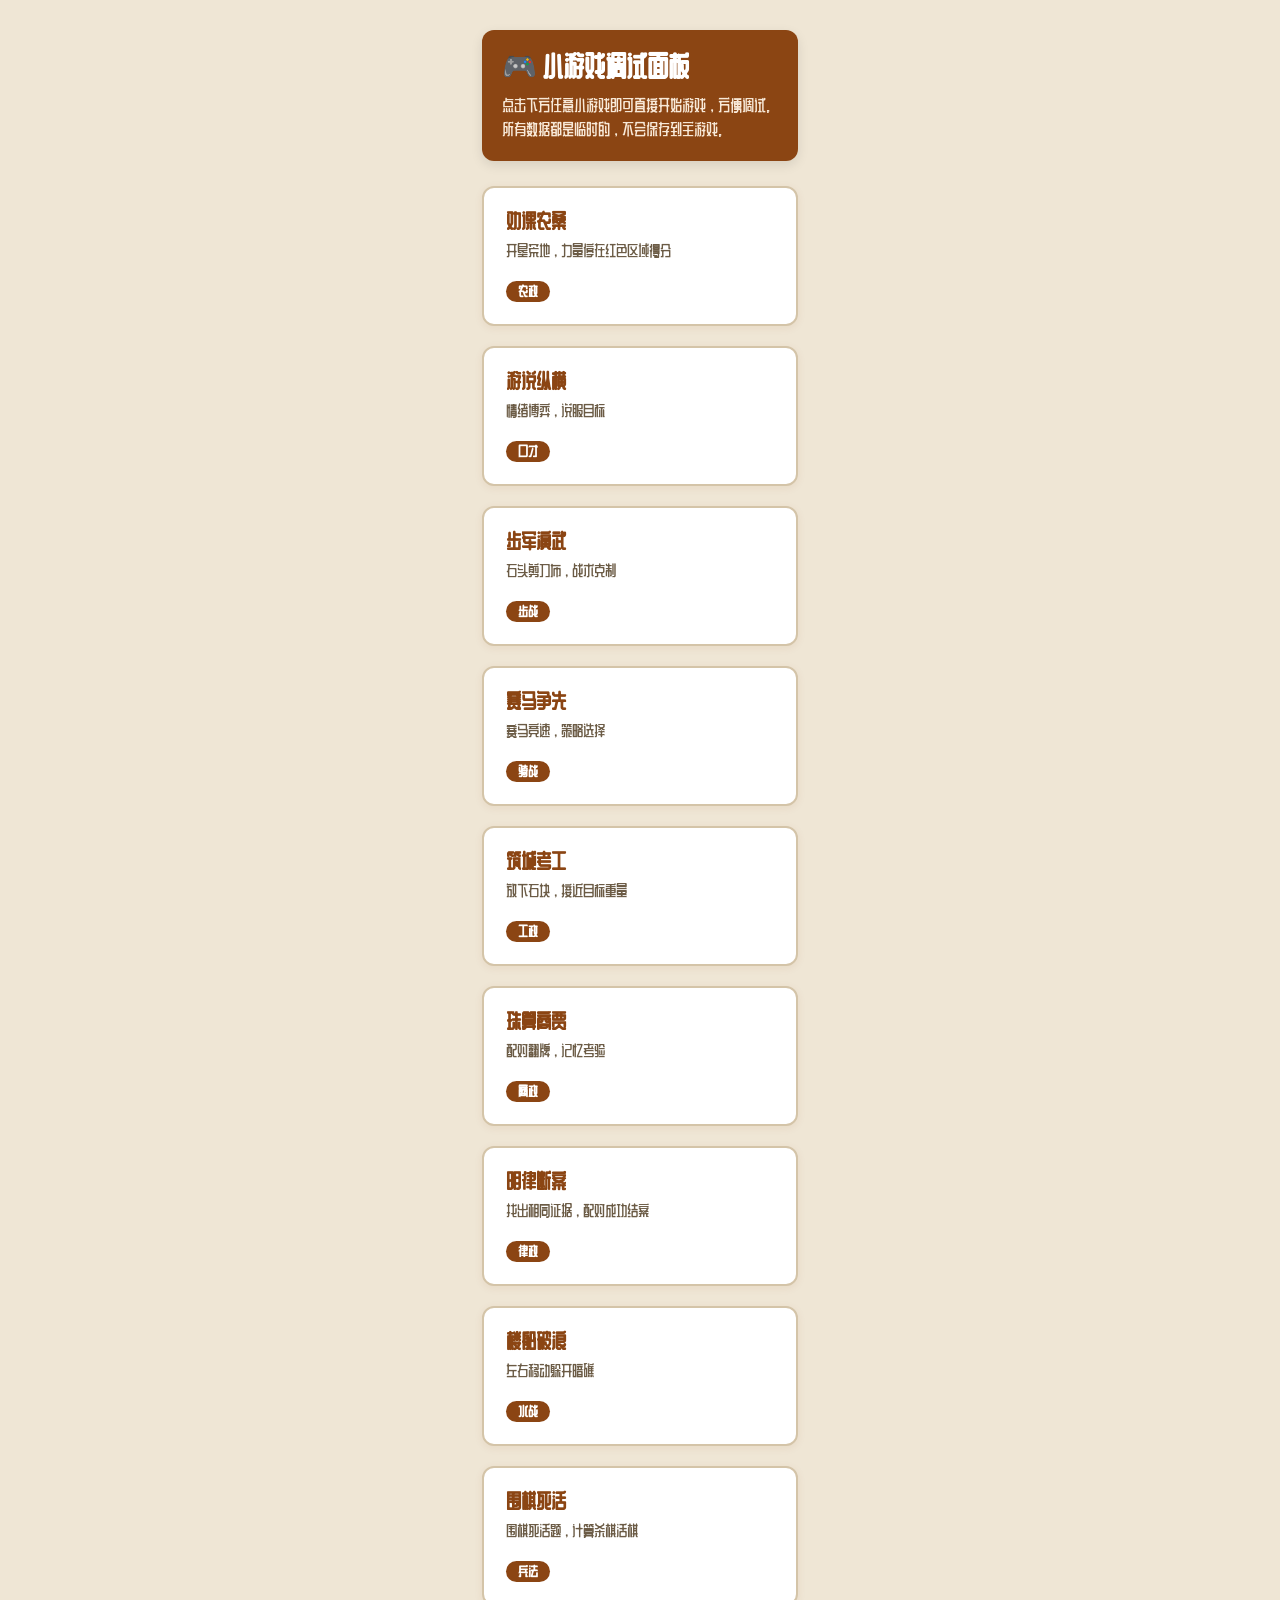
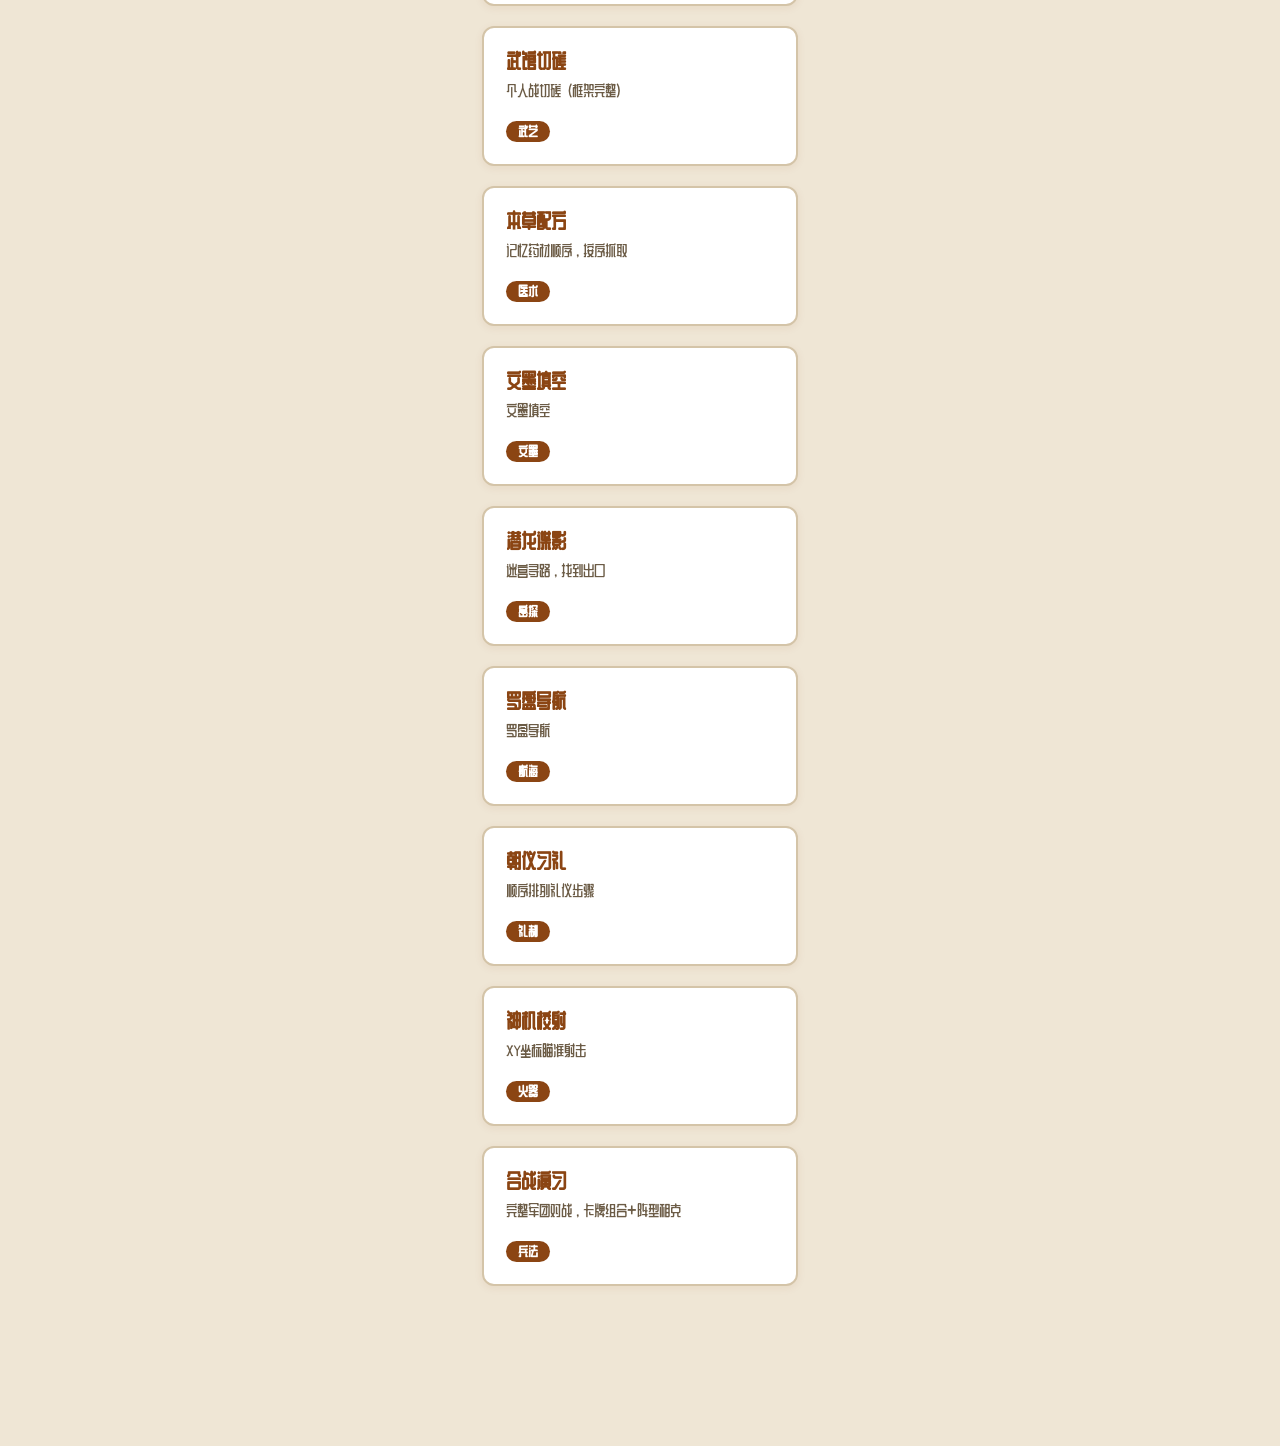
==== commit 83322c6c: "feat: 本地功能开发完成 Co-Authored-By: Claude Code <noreply@anthropic.com>" ====
--- a/debug-minigames.html
+++ b/debug-minigames.html
@@ -4,7 +4,13 @@
     <meta charset="UTF-8">
     <meta name="viewport" content="width=device-width, initial-scale=1.0">
     <title>小游戏调试 - 大明王朝</title>
-    <link rel="stylesheet" href="style.css">
+    <link rel="preconnect" href="https://fonts.googleapis.com">
+    <link rel="preconnect" href="https://fonts.gstatic.com" crossorigin>
+    <link href="https://fonts.googleapis.com/css2?family=Noto+Serif+SC:wght@400;700&family=Pixelify+Sans:wght@400;700&family=ZCOOL+QingKe+HuangYou&display=swap" rel="stylesheet">
+    <link rel="stylesheet" href="css/base.css">
+    <link rel="stylesheet" href="css/views.css">
+    <link rel="stylesheet" href="css/games.css">
+    <link rel="stylesheet" href="css/battle.css">
     <style>
         body {
             padding-bottom: 100px;
@@ -162,6 +168,12 @@
             <div id="map-view" class="map-view" style="display: none;">
                 <!-- 城市地图视图 -->
             </div>
+            <div id="market-view" class="scene-view" style="display: none;">
+                <!-- 市集交易视图 -->
+            </div>
+            <div id="event-view" class="scene-view" style="display: none;">
+                <!-- 剧情事件视图 -->
+            </div>
         </div>
 
         <!-- 底部导航区 -->
@@ -205,19 +217,59 @@
     <script src="data/battle-troops.js"></script>
     <script src="data/tasks.js"></script>
     <script src="data/personal-battle.js"></script>
+    <script src="data/goods.js"></script>
+    <script src="data/events.js"></script>
 
     <!-- 工具模块 -->
     <script src="js/utils/BattleCalculator.js"></script>
     <script src="js/utils/BattleAI.js"></script>
-
-    <!-- 游戏模块 -->
+    <script src="js/utils/EconomicCalculator.js"></script>
+    <script src="js/utils/EventScheduler.js"></script>
+    <script src="js/utils/CharacterRendererUtils.js"></script>
+    <script src="js/utils/GameInitializer.js"></script>
+    <script src="js/utils/SaveManager.js"></script>
+
+    <!-- 子系统模块 - 拆分自GameState -->
+    <script src="js/systems/CardSystem.js"></script>
+    <script src="js/systems/SocialSystem.js"></script>
+    <script src="js/systems/SkillSystem.js"></script>
+    <script src="js/systems/SaveSystem.js"></script>
+    <script src="js/systems/TimeSystem.js"></script>
+    <script src="js/systems/MissionSystem.js"></script>
+
+    <!-- 核心游戏状态定义必须先加载，因为GameScene被管理器使用 -->
     <script src="js/GameState.js"></script>
+
+    <!-- 管理器模块 -->
+    <script src="js/managers/AnimationManager.js"></script>
+    <script src="js/managers/SceneManager.js"></script>
+    <script src="js/managers/MinigameInitializer.js"></script>
+    <script src="js/managers/GameResultManager.js"></script>
+
+    <!-- 基类和框架 - 依赖管理器，所以放在管理器之后 -->
+    <script src="js/base/BaseGame.js"></script>
+
     <!-- 渲染模块 - 拆分出去保持代码整洁 -->
+    <script src="js/modules/CharacterViewRenderer.js"></script>
+    <script src="js/modules/CityViewRenderer.js"></script>
+    <script src="js/modules/TaskListRenderer.js"></script>
     <script src="js/modules/CharacterListRenderer.js"></script>
     <script src="js/modules/SocialRenderer.js"></script>
     <script src="js/modules/CardCollectionRenderer.js"></script>
     <script src="js/modules/MapRenderer.js"></script>
+    <script src="js/modules/MarketScene.js"></script>
+    <script src="js/modules/EventScene.js"></script>
+    <script src="js/modules/FacilityScene.js"></script>
+
     <!-- 小游戏模块 - 每个小游戏独立文件 -->
+    <!-- 个人战拆分模块 -->
+    <script src="js/games/martial/MartialCalculator.js"></script>
+    <script src="js/games/martial/MartialRenderer.js"></script>
+    <script src="js/games/martial/MartialController.js"></script>
+    <!-- 合战拆分模块 -->
+    <script src="js/games/battle/BattleRenderer.js"></script>
+    <script src="js/games/battle/BattleController.js"></script>
+    <!-- 各个小游戏 -->
     <script src="js/games/FarmingGame.js"></script>
     <script src="js/games/EloquenceGame.js"></script>
     <script src="js/games/InfantryGame.js"></script>
@@ -249,7 +301,7 @@
             {gameType: 'trade', skill: '商政', name: '珠算商贾', desc: '配对翻牌，记忆考验'},
             {gameType: 'law', skill: '律政', name: '明律断案', desc: '找出相同证据，配对成功结案'},
             {gameType: 'navy', skill: '水战', name: '楼船破浪', desc: '左右移动躲开暗礁'},
-            {gameType: 'strategy', skill: '兵法', name: '排兵布阵', desc: '选择克制阵型，推演前进'},
+            {gameType: 'strategy', skill: '兵法', name: '围棋死活', desc: '围棋死活题，计算杀棋活棋'},
             {gameType: 'martial', skill: '武艺', name: '武馆切磋', desc: '个人战切磋（框架完整）'},
             {gameType: 'medicine', skill: '医术', name: '本草配方', desc: '记忆药材顺序，按序抓取'},
             {gameType: 'calligraphy', skill: '文墨', name: '文墨填空', desc: '文墨填空'},
@@ -281,30 +333,56 @@
             // 切换布局：隐藏列表，显示游戏
             document.body.classList.add('game-running');
 
-            // 创建一个假任务
+            // 创建一个假任务 - debug调试模式
+            const skillMapping = {
+                agriculture: 'agriculture',
+                eloquence: 'eloquence',
+                infantry: 'infantry',
+                cavalry: 'cavalry',
+                engineering: 'engineering',
+                trade: 'trade',
+                law: 'law',
+                navy: 'navy',
+                strategy: 'strategy',
+                martial: 'martial',
+                medicine: 'medicine',
+                calligraphy: 'calligraphy',
+                spy: 'spy',
+                navigation: 'navigation',
+                ritual: 'ritual',
+                firearm: 'firearm',
+                battle: 'strategy'
+            };
             const template = {
                 id: 999,
+                templateId: 999,
                 mission_id: 'DEBUG',
                 name: `[调试] ${MINIGAMES.find(g => g.gameType === gameType).name}`,
                 category: 'debug',
                 minRank: 'peasant',
                 requiredSkills: [],
+                requiredSkill: skillMapping[gameType] || gameType,
                 baseDifficulty: 2,
                 baseReward: 50,
+                baseRewardMerit: 50,
+                baseRewardMoney: 50,
+                rewardMerit: 50,
+                rewardMoney: 50,
                 timeLimitDays: 30,
                 completionType: 'minigame',
                 gameType: gameType,
                 targetParam: null
             };
 
-            // 设置当前任务
-            gameState.startMission(template);
+            // 直接设置currentTask，不需要经过MissionSystem的完整流程
+            // 因为这是调试模式，不需要保存/超时等逻辑
+            gameState.currentTask = template;
             gameState.currentScene = GameScene.FARMING_GAME;
 
-            // 初始化小游戏
-            gameView.initMinigame(template);
-
-            // 渲染
+            // 初始化小游戏状态
+            MinigameInitializer.initMinigame(gameState, template);
+
+            // 渲染 - 会自动调用 startMinigameByType
             gameView.renderAll();
 
             // 滚动到游戏
--- a/css/base.css
+++ b/css/base.css
@@ -0,0 +1,213 @@
+/**
+ * 基础样式 - 全局重置、核心布局
+ */
+
+* {
+    margin: 0;
+    padding: 0;
+    box-sizing: border-box;
+}
+
+body {
+    font-family: 'ZCOOL QingKe HuangYou', 'Pixelify Sans', 'Noto Serif SC', "SimSun", "Microsoft YaHei", serif;
+    background-color: #1a365d;
+    color: #2c3e50;
+    display: flex;
+    justify-content: center;
+    align-items: center;
+    min-height: 100vh;
+    padding: 10px;
+}
+
+h1, h2, h3 {
+    font-family: 'ZCOOL QingKe HuangYou', 'Pixelify Sans', 'Noto Serif SC', serif;
+    font-weight: 700;
+}
+
+#game-container {
+    width: 100%;
+    max-width: 900px;
+    height: 95vh;
+    max-height: 700px;
+    background-color: #f4e9d8;
+    border: 3px solid #5d4e37;
+    border-radius: 8px;
+    display: flex;
+    flex-direction: column;
+    overflow: hidden;
+}
+
+/* 顶部状态栏 */
+.status-bar {
+    background-color: #8b4513;
+    color: #fff8dc;
+    padding: 10px 15px;
+    display: flex;
+    justify-content: space-between;
+    align-items: center;
+    border-bottom: 2px solid #5d4e37;
+    gap: 15px;
+}
+
+.status-date {
+    font-family: 'ZCOOL QingKe HuangYou', 'Pixelify Sans', sans-serif;
+    font-size: 24px;
+    font-weight: bold;
+    flex: 1;
+}
+
+.status-actions {
+    flex: 1;
+    text-align: center;
+}
+
+.status-stats {
+    display: flex;
+    gap: 20px;
+    flex: 1;
+    justify-content: flex-end;
+}
+
+.stat-item {
+    font-family: 'ZCOOL QingKe HuangYou', 'Pixelify Sans', sans-serif;
+    font-size: 22px;
+}
+
+.stat-item span {
+    color: #ffd700;
+    font-weight: bold;
+}
+
+/* 底部导航栏 */
+.navigation-bar {
+    background-color: #e8d9c4;
+    border-top: 2px solid #d4c4a8;
+    display: flex;
+    padding: 8px;
+    gap: 4px;
+}
+
+.nav-btn {
+    flex: 1;
+    padding: 8px 10px;
+    border: 2px solid #d4c4a8;
+    background-color: #efe6d5;
+    color: #5d4e37;
+    font-family: inherit;
+    font-size: 20px;
+    cursor: pointer;
+    border-radius: 6px;
+    transition: all 0.2s ease;
+}
+
+.nav-btn:hover {
+    background-color: #f5ecd8;
+}
+
+.nav-btn.active {
+    background-color: #8b4513;
+    color: white;
+    border-color: #5d4e37;
+}
+
+/* 日志区域 */
+.interaction-area {
+    background-color: #e8d9c4;
+    border-top: 1px solid #d4c4a8;
+    display: flex;
+    flex-direction: column;
+    max-height: 150px;
+}
+
+.log-area {
+    flex: 1;
+    overflow-y: auto;
+    padding: 10px 15px;
+    font-size: 18px;
+    line-height: 1.6;
+    color: #2c3e50;
+}
+
+.log-entry {
+    margin-bottom: 4px;
+    animation: fadeIn 0.3s ease;
+}
+
+@keyframes fadeIn {
+    from { opacity: 0; transform: translateY(2px); }
+    to { opacity: 1; transform: translateY(0); }
+}
+
+/* 通用按钮样式 */
+.button-area {
+    padding: 10px 15px;
+    border-top: 1px solid #d4c4a8;
+    display: flex;
+    gap: 10px;
+}
+
+.btn {
+    padding: 8px 20px;
+    border: 2px solid #5d4e37;
+    border-radius: 4px;
+    background-color: #8b4513;
+    color: white;
+    font-family: inherit;
+    font-size: 20px;
+    cursor: pointer;
+    transition: all 0.2s ease;
+}
+
+.btn:hover {
+    background-color: #a0522d;
+    transform: translateY(-1px);
+}
+
+.btn:active {
+    transform: translateY(0);
+}
+
+.primary-btn {
+    background-color: #8b4513;
+}
+
+.primary-btn:hover {
+    background-color: #a0522d;
+}
+
+.secondary-btn {
+    background-color: transparent;
+    border-color: #ffd700;
+    color: #ffd700;
+    padding: 4px 16px;
+}
+
+.secondary-btn:hover {
+    background-color: rgba(255, 215, 0, 0.2);
+}
+
+/* 中间主显示区 */
+.main-display {
+    flex: 1;
+    overflow-y: auto;
+    padding: 20px;
+    background-color: #f8f0e3;
+}
+
+/* 滚动条样式 */
+::-webkit-scrollbar {
+    width: 8px;
+}
+
+::-webkit-scrollbar-track {
+    background: #d4c4a8;
+}
+
+::-webkit-scrollbar-thumb {
+    background: #8b4513;
+    border-radius: 4px;
+}
+
+::-webkit-scrollbar-thumb:hover {
+    background: #a0522d;
+}
--- a/css/views.css
+++ b/css/views.css
@@ -0,0 +1,1531 @@
+/**
+ * 视图样式 - 各个主场景视图
+ */
+
+/* ========== 角色属性视图 ========== */
+.character-view {
+    display: flex;
+    flex-direction: column;
+    gap: 20px;
+}
+
+.character-header {
+    display: flex;
+    align-items: center;
+    gap: 20px;
+    padding-bottom: 15px;
+    border-bottom: 2px solid #d4c4a8;
+}
+
+.character-portrait {
+    width: 35%;
+    max-width: 300px;
+    max-height: 400px;
+    background-color: #4a90e2;
+    border: 3px solid #5d4e37;
+    border-radius: 4px;
+    display: flex;
+    justify-content: center;
+    align-items: center;
+    font-size: 48px;
+    overflow: hidden;
+}
+
+.character-portrait img {
+    width: 100%;
+    height: 100%;
+    object-fit: cover;
+}
+
+.character-info {
+    flex: 1;
+}
+
+.character-name {
+    font-family: 'ZCOOL QingKe HuangYou', 'Pixelify Sans', 'Noto Serif SC', serif;
+    font-size: 36px;
+    font-weight: bold;
+    color: #8b4513;
+    margin-bottom: 5px;
+}
+
+.character-role {
+    font-family: 'ZCOOL QingKe HuangYou', 'Pixelify Sans', sans-serif;
+    font-size: 22px;
+    color: #5d4e37;
+    margin-bottom: 8px;
+}
+
+.character-affiliation {
+    font-family: 'ZCOOL QingKe HuangYou', 'Pixelify Sans', sans-serif;
+    font-size: 20px;
+    color: #7d6a4e;
+}
+
+.attributes-section-inline {
+    margin-top: 15px;
+}
+
+.attributes-section-inline h3 {
+    font-family: 'ZCOOL QingKe HuangYou', 'Pixelify Sans', 'Noto Serif SC', serif;
+    font-size: 24px;
+    color: #8b4513;
+    margin-bottom: 10px;
+}
+
+.attributes-grid-inline {
+    display: grid;
+    grid-template-columns: 1fr;
+    gap: 8px;
+}
+
+.attribute-item-inline {
+    margin-bottom: 5px;
+}
+
+.attribute-name-inline {
+    font-size: 18px;
+    color: #2c3e50;
+    margin-bottom: 2px;
+}
+
+.attribute-bar-container-inline {
+    width: 100%;
+    height: 18px;
+    background-color: #efe6d5;
+    border-radius: 8px;
+    overflow: hidden;
+}
+
+.attributes-grid {
+    display: grid;
+    grid-template-columns: repeat(auto-fit, minmax(200px, 1fr));
+    gap: 15px;
+    margin-top: 10px;
+}
+
+.attribute-item {
+    background-color: #efe6d5;
+    padding: 10px 15px;
+    border-radius: 6px;
+    border-left: 4px solid #8b4513;
+}
+
+.attribute-name {
+    font-size: 16px;
+    color: #5d4e37;
+    margin-bottom: 5px;
+}
+
+.attribute-bar-container {
+    width: 100%;
+    height: 18px;
+    background-color: #d4c4a8;
+    border-radius: 8px;
+    overflow: hidden;
+}
+
+.attribute-bar {
+    height: 100%;
+    background: linear-gradient(90deg, #8b4513, #cd853f);
+    border-radius: 8px;
+    transition: width 0.3s ease;
+    display: flex;
+    align-items: center;
+    justify-content: flex-end;
+    padding-right: 5px;
+}
+
+.attribute-value {
+    color: white;
+    font-size: 14px;
+    font-weight: bold;
+}
+
+/* 技能区域 */
+.attributes-section h3,
+.skills-section h3 {
+    font-family: 'ZCOOL QingKe HuangYou', 'Pixelify Sans', 'Noto Serif SC', serif;
+    font-size: 24px;
+    color: #8b4513;
+    margin-bottom: 15px;
+}
+
+.skills-grid {
+    display: grid;
+    grid-template-columns: repeat(auto-fill, minmax(160px, 1fr));
+    gap: 10px;
+}
+
+.skill-item {
+    background-color: #efe6d5;
+    padding: 8px 12px;
+    border-radius: 6px;
+    border-left: 3px solid #8b4513;
+}
+
+.skill-item.unlearned {
+    opacity: 0.5;
+    border-left-color: #a0937d;
+}
+
+.skill-info {
+    display: flex;
+    justify-content: space-between;
+    align-items: center;
+    margin-bottom: 4px;
+}
+
+.skill-name {
+    font-size: 16px;
+    color: #2c3e50;
+    font-weight: bold;
+}
+
+.skill-level {
+    font-size: 14px;
+}
+
+.skill-exp-bar {
+    width: 100%;
+    height: 8px;
+    background-color: #d4c4a8;
+    border-radius: 4px;
+    overflow: hidden;
+}
+
+.skill-exp-fill {
+    height: 100%;
+    background-color: #8b4513;
+    border-radius: 4px;
+    transition: width 0.3s ease;
+}
+
+/* ========== 卡片图鉴 ========== */
+.card-collection-container {
+}
+
+.view-title {
+    font-size: 24px;
+    color: #8b4513;
+    margin-bottom: 15px;
+}
+
+.collection-stats {
+    display: flex;
+    gap: 20px;
+    margin-bottom: 15px;
+}
+
+.collection-stats .stat-item {
+    background-color: #efe6d5;
+    padding: 10px 15px;
+    border-radius: 6px;
+}
+
+.collection-progress {
+    display: flex;
+    align-items: center;
+    gap: 10px;
+    margin-bottom: 20px;
+}
+
+.progress-bar {
+    flex: 1;
+    height: 16px;
+    background-color: #efe6d5;
+    border-radius: 8px;
+    overflow: hidden;
+}
+
+.progress-fill {
+    height: 100%;
+    background-color: #8b4513;
+    transition: width 0.3s ease;
+}
+
+.progress-text {
+    font-size: 16px;
+    color: #5d4e37;
+    min-width: 40px;
+}
+
+.card-type-section {
+    margin-bottom: 25px;
+}
+
+.type-title {
+    font-size: 20px;
+    color: #8b4513;
+    margin-bottom: 10px;
+}
+
+.cards-grid {
+    display: grid;
+    grid-template-columns: repeat(auto-fill, minmax(120px, 1fr));
+    gap: 12px;
+}
+
+.card-item {
+    background-color: #efe6d5;
+    border-radius: 8px;
+    padding: 10px 6px;
+    text-align: center;
+    border: 2px solid #d4c4a8;
+    transition: all 0.2s ease;
+    aspect-ratio: 2/3;
+    display: flex;
+    flex-direction: column;
+    justify-content: space-between;
+}
+
+.card-item.uncollected {
+    opacity: 0.3;
+    filter: grayscale(100%);
+}
+
+.card-item.collected {
+    border-color: #8b4513;
+    background-color: #f5ecd8;
+}
+
+/* 稀有度颜色：白→绿→蓝→紫→金 */
+.card-item.collected.rarity-1 {
+    background-color: #ffffff;
+    border-color: #ddd;
+}
+.card-item.collected.rarity-2 {
+    background-color: #d4edda;
+    border-color: #28a745;
+}
+.card-item.collected.rarity-3 {
+    background-color: #cce5ff;
+    border-color: #007bff;
+}
+.card-item.collected.rarity-4 {
+    background-color: #e8dff5;
+    border-color: #6f42c1;
+}
+.card-item.collected.rarity-5 {
+    background-color: #fff3cd;
+    border-color: #ffc107;
+}
+
+.card-item.collected:hover {
+    transform: translateY(-2px);
+    box-shadow: 0 4px 8px rgba(0,0,0,0.1);
+}
+
+.card-name {
+    font-size: 14px;
+    font-weight: bold;
+    margin-top: 4px;
+}
+
+.card-desc {
+    font-size: 12px;
+    color: #5d4e37;
+    margin-top: 6px;
+    line-height: 1.3;
+}
+
+.card-emoji {
+    font-size: 32px;
+}
+
+/* 图片渲染接口 */
+.card-illustration {
+    width: 100%;
+    text-align: center;
+    margin-bottom: 10px;
+}
+
+.card-illustration img {
+    max-width: 100%;
+    max-height: 150px;
+    border-radius: 4px;
+}
+
+.event-illustration {
+    width: 100%;
+    max-height: 300px;
+    text-align: center;
+    margin-bottom: 20px;
+}
+
+.event-illustration img {
+    max-width: 100%;
+    max-height: 300px;
+    border-radius: 6px;
+    box-shadow: 0 2px 6px rgba(0,0,0,0.15);
+}
+
+/* ========== 城市视图 ========== */
+.city-view-container {
+    display: flex;
+    flex-direction: column;
+    gap: 20px;
+}
+
+.city-info-card {
+    background: #f5ecd8;
+    border: 2px solid #d4c4a8;
+    border-radius: 8px;
+    overflow: hidden;
+}
+
+.city-info-header {
+    background: #8b4513;
+    padding: 15px 20px;
+}
+
+.city-info-header .city-name {
+    margin: 0;
+    font-size: 36px !important;
+    color: #ffffff !important;
+    text-align: center;
+    font-family: 'ZCOOL QingKe HuangYou', 'Pixelify Sans', 'Noto Serif SC', serif;
+    text-shadow: 2px 2px 4px rgba(0,0,0,0.5);
+}
+
+.city-info-details {
+    padding: 15px 20px;
+}
+
+/* 城市背景图 */
+.city-background-img {
+    width: 100%;
+    max-height: 350px;
+    text-align: center;
+    margin: 15px 0;
+    border-radius: 8px;
+    overflow: hidden;
+    border: 2px solid #d4c4a8;
+}
+
+.city-background-img img {
+    width: 100%;
+    max-height: 350px;
+    object-fit: cover;
+    display: block;
+}
+
+.info-row {
+    display: flex;
+    padding: 5px 0;
+}
+
+.info-label {
+    width: 100px;
+    font-weight: bold;
+    color: #5d4e37;
+    font-size: 16px;
+}
+
+.info-value {
+    flex: 1;
+    color: #2c3e50;
+    font-size: 16px;
+}
+
+.city-actions-top {
+    display: flex;
+    justify-content: center;
+    gap: 15px;
+    flex-wrap: wrap;
+}
+
+.city-facilities-section {
+    margin-top: 10px;
+}
+
+.city-facilities-section .section-title {
+    margin-bottom: 15px;
+    color: #8b4513;
+    font-size: 24px;
+    font-family: 'ZCOOL QingKe HuangYou', 'Pixelify Sans', 'Noto Serif SC', serif;
+    border-bottom: 2px solid #d4c4a8;
+    padding-bottom: 8px;
+}
+
+.facilities-grid {
+    display: grid;
+    grid-template-columns: repeat(auto-fill, minmax(160px, 1fr));
+    gap: 12px;
+}
+
+.facility-card-btn {
+    display: flex;
+    flex-direction: column;
+    align-items: center;
+    padding: 16px 10px;
+    background: #f5ecd8;
+    border: 2px solid #d4a574;
+    border-radius: 8px;
+    cursor: pointer;
+    transition: all 0.2s ease;
+    gap: 10px;
+}
+
+.facility-card-btn:hover {
+    background: #e8dcc8;
+    border-color: #8b4513;
+    transform: translateY(-2px);
+    box-shadow: 0 4px 8px rgba(0,0,0,0.1);
+}
+
+.facility-card-disabled {
+    display: flex;
+    flex-direction: column;
+    align-items: center;
+    padding: 16px 10px;
+    background: #efe6d5;
+    border: 2px solid #d4c4a8;
+    border-radius: 8px;
+    opacity: 0.6;
+    gap: 10px;
+}
+
+.facility-icon {
+    font-size: 36px;
+}
+
+/* 设施图标 - 用于城市列表替换emoji */
+.facility-icon-img {
+    width: 60px;
+    height: 60px;
+    border-radius: 8px;
+    overflow: hidden;
+    border: 1px solid rgba(0,0,0,0.1);
+}
+
+.facility-icon-img img {
+    width: 100%;
+    height: 100%;
+    object-fit: cover;
+    display: block;
+}
+
+.facility-name {
+    font-size: 18px;
+    font-weight: bold;
+    color: #5d4e37;
+    font-family: 'ZCOOL QingKe HuangYou', 'Pixelify Sans', 'Noto Serif SC', serif;
+}
+
+/* 设施背景图 - 用于设施场景顶部 */
+.facility-background-img {
+    width: 100%;
+    max-height: 280px;
+    text-align: center;
+    margin-bottom: 15px;
+    border-radius: 8px;
+    overflow: hidden;
+    border: 2px solid #d4c4a8;
+}
+
+.facility-background-img img {
+    width: 100%;
+    max-height: 280px;
+    object-fit: cover;
+    display: block;
+}
+
+/* Legacy - keep for backward compatibility */
+.facility-list {
+    display: flex;
+    flex-wrap: wrap;
+    gap: 6px;
+}
+
+.facility-btn {
+    display: inline-block;
+    margin: 3px;
+    padding: 6px 12px;
+    background: #d4a574;
+    border: 1px solid #8b4513;
+    border-radius: 4px;
+    color: #2c3e50;
+    cursor: pointer;
+    font-size: 16px;
+}
+
+.facility-btn:hover {
+    background: #c89563;
+}
+
+.facility-tag {
+    display: inline-block;
+    margin: 3px;
+    padding: 4px 10px;
+    background: #efe6d5;
+    border-radius: 4px;
+    font-size: 16px;
+    color: #5d4e37;
+}
+
+/* ========== 任务列表视图 ========== */
+.task-list-header h2 {
+    font-size: 24px;
+    color: #8b4513;
+    margin-bottom: 20px;
+    text-align: center;
+}
+
+.current-task-info {
+    margin-top: 10px;
+    padding: 10px 12px;
+    background-color: #d4edda;
+    border: 1px solid #28a745;
+    border-radius: 4px;
+    color: #155724;
+}
+
+.remaining-days {
+    margin-left: 15px;
+    font-weight: normal;
+}
+
+.no-tasks {
+    text-align: center;
+    padding: 30px;
+    color: #8b7355;
+    background-color: #f5ecd8;
+    border-radius: 6px;
+    font-style: italic;
+}
+
+.task-category {
+    margin-bottom: 20px;
+}
+
+.category-title {
+    font-size: 20px;
+    color: #5d4e37;
+    margin-top: 0;
+    margin-bottom: 10px;
+    padding-bottom: 5px;
+    border-bottom: 2px solid #d4c4a8;
+}
+
+.task-list {
+    display: flex;
+    flex-direction: column;
+    gap: 10px;
+}
+
+.task-item {
+    display: flex;
+    justify-content: space-between;
+    align-items: center;
+    padding: 15px;
+    background-color: #efe6d5;
+    border-radius: 8px;
+    border-left: 4px solid #8b4513;
+    gap: 15px;
+}
+
+.task-info {
+    flex: 1;
+    margin-right: 20px;
+}
+
+.task-info h3 {
+    margin: 0 0 5px 0;
+    font-size: 20px;
+    color: #5d4e37;
+}
+
+.task-desc {
+    margin: 5px 0 8px 0;
+    font-size: 16px;
+    color: #8b7355;
+}
+
+.task-reward {
+    margin: 0;
+    font-size: 14px;
+    color: #7d6a4e;
+}
+
+/* ========== 地图移动视图 ========== */
+.map-view {
+    padding: 15px;
+}
+
+.map-container {
+    max-width: 900px;
+    margin: 0 auto;
+}
+
+.map-container .view-title {
+    margin-top: 0;
+    margin-bottom: 10px;
+    color: #5d4e37;
+}
+
+.map-info {
+    font-size: 16px;
+    color: #5d4e37;
+    margin-bottom: 20px;
+}
+
+.city-grid {
+    display: grid;
+    grid-template-columns: repeat(auto-fill, minmax(280px, 1fr));
+    gap: 15px;
+}
+
+.city-card {
+    background: #f5ecd8;
+    border: 2px solid #d4c4a8;
+    border-radius: 8px;
+    padding: 15px;
+    display: flex;
+    flex-direction: column;
+    gap: 10px;
+}
+
+.city-card.current {
+    border-color: #e74c3c;
+    background: #fdecea;
+}
+
+.city-card.connected {
+    opacity: 1;
+}
+
+.city-card.disconnected {
+    opacity: 0.5;
+}
+
+.city-header {
+    display: flex;
+    align-items: center;
+    gap: 10px;
+}
+
+.city-emoji {
+    font-size: 32px;
+    width: 40px;
+    text-align: center;
+}
+
+.city-info {
+    flex: 1;
+}
+
+.city-name {
+    margin: 0;
+    font-size: 20px;
+    color: #5d4e37;
+}
+
+.city-type {
+    margin: 2px 0 0 0;
+    font-size: 14px;
+    color: #8b7355;
+}
+
+.city-stats {
+    display: flex;
+    justify-content: space-between;
+    align-items: center;
+    padding: 8px 0;
+    border-top: 1px solid #d4c4a8;
+    border-bottom: 1px solid #d4c4a8;
+}
+
+.city-stats .stat {
+    font-size: 16px;
+    color: #5d4e37;
+}
+
+.city-stats .move-days {
+    font-size: 16px;
+    color: #8b4513;
+    font-weight: bold;
+}
+
+.city-card .move-btn {
+    margin-top: 5px;
+    width: 100%;
+}
+
+.map-header h2 {
+    margin-top: 0;
+    margin-bottom: 10px;
+    color: #5d4e37;
+}
+
+.map-destinations h3 {
+    margin-top: 20px;
+    margin-bottom: 15px;
+    color: #5d4e37;
+    font-size: 20px;
+}
+
+.destination-list {
+    display: flex;
+    flex-direction: column;
+    gap: 10px;
+}
+
+.destination-item {
+    display: flex;
+    justify-content: space-between;
+    align-items: center;
+    padding: 12px 15px;
+    background-color: #f5ecd8;
+    border: 1px solid #d4c4a8;
+    border-radius: 6px;
+}
+
+.destination-info {
+    display: flex;
+    flex-direction: column;
+    gap: 4px;
+}
+
+.destination-name {
+    font-weight: bold;
+    font-size: 18px;
+    color: #5d4e37;
+}
+
+.destination-days {
+    font-size: 14px;
+    color: #8b7355;
+}
+
+.move-bonus {
+    font-size: 14px;
+    color: #28a745;
+}
+
+.move-penalty {
+    font-size: 14px;
+    color: #dc3545;
+}
+
+/* ========== 社交系统 ========== */
+.character-list-container {
+    padding: 10px;
+}
+
+.character-list-container .view-title {
+    margin: 0 0 15px 0;
+    color: #5d4e37;
+    border-bottom: 2px solid #d4a574;
+    padding-bottom: 8px;
+}
+
+.character-list {
+    display: grid;
+    grid-template-columns: repeat(auto-fill, minmax(300px, 1fr));
+    gap: 15px;
+}
+
+.character-item {
+    display: flex;
+    justify-content: space-between;
+    align-items: center;
+    padding: 12px;
+    background-color: #f8f5f0;
+    border: 1px solid #d4a574;
+    border-radius: 6px;
+    gap: 15px;
+}
+
+/* 城中人物列表的立绘 */
+.character-item .character-portrait {
+    flex-shrink: 0;
+    width: 80px;
+    height: 80px;
+    border-radius: 8px;
+    overflow: hidden;
+    border: 2px solid #d4a574;
+}
+
+.character-item .character-portrait img {
+    width: 100%;
+    height: 100%;
+    object-fit: cover;
+    display: block;
+}
+
+.character-item .character-portrait-placeholder {
+    width: 100%;
+    height: 100%;
+    display: flex;
+    align-items: center;
+    justify-content: center;
+    font-size: 32px;
+    background-color: #e8ded0;
+}
+
+.character-info {
+    flex: 1;
+}
+
+.character-header {
+    display: flex;
+    align-items: center;
+    gap: 10px;
+    margin-bottom: 6px;
+}
+
+.character-name {
+    font-weight: bold;
+    font-size: 20px;
+    color: #2c3e50;
+}
+
+.character-rank {
+    font-size: 14px;
+    color: #8b7355;
+    background-color: #e8ded0;
+    padding: 3px 8px;
+    border-radius: 4px;
+}
+
+.character-action {
+    flex-shrink: 0;
+}
+
+.character-item .character-name {
+    font-weight: bold;
+    font-size: 16px;
+    color: #2c3e50;
+}
+
+.character-rank {
+    font-size: 12px;
+    color: #8b7355;
+    background-color: #e8ded0;
+    padding: 2px 6px;
+    border-radius: 3px;
+}
+
+.character-desc {
+    margin: 4px 0;
+    font-size: 13px;
+    color: #666;
+}
+
+.character-relationship {
+    font-size: 12px;
+    color: #5d4e37;
+}
+
+/* 社交互动视图 */
+.social-container {
+    padding: 15px;
+}
+
+.social-header {
+    margin-bottom: 15px;
+}
+
+.npc-info {
+    display: flex;
+    align-items: center;
+    gap: 15px;
+}
+
+.npc-emoji {
+    font-size: 48px;
+}
+
+.npc-basic h2 {
+    margin: 0 0 4px 0;
+    color: #5d4e37;
+}
+
+.npc-basic p {
+    margin: 0;
+    color: #666;
+}
+
+.social-description {
+    margin: 10px 0 20px 0;
+    padding: 10px;
+    background-color: #f8f5f0;
+    border-radius: 6px;
+}
+
+.social-description p {
+    margin: 0;
+    color: #5d4e37;
+    line-height: 1.5;
+}
+
+.social-actions h3 {
+    margin: 0 0 10px 0;
+    color: #5d4e37;
+}
+
+.action-list {
+    display: flex;
+    flex-direction: column;
+    gap: 12px;
+}
+
+.action-item {
+    padding: 10px;
+    background-color: #f8f5f0;
+    border-radius: 6px;
+}
+
+.action-item.special-action {
+    background-color: #fff3cd;
+    border: 1px solid #ffc107;
+}
+
+.action-desc {
+    margin: 4px 0 0 0;
+    font-size: 14px;
+    color: #666;
+}
+
+.social-footer {
+    margin-top: 20px;
+    padding-top: 15px;
+    border-top: 1px solid #d4a574;
+}
+
+.empty-state {
+    text-align: center;
+    padding: 40px;
+    color: #8b7355;
+}
+
+.empty-state p {
+    margin: 0;
+    font-size: 16px;
+}
+
+/* ========== 市集交易场景 ========== */
+.market-scene {
+    padding: 15px;
+    color: #2c3e50;
+}
+
+.market-scene h2 {
+    color: #8b4513;
+    margin-top: 0;
+    margin-bottom: 10px;
+}
+
+.money-info {
+    font-size: 18px;
+    margin-bottom: 15px;
+    padding: 10px;
+    background: #f8f5f0;
+    border-radius: 6px;
+}
+
+.market-table {
+    width: 100%;
+    border-collapse: collapse;
+    margin-bottom: 20px;
+    background: white;
+    border-radius: 6px;
+    overflow: hidden;
+    box-shadow: 0 1px 3px rgba(0,0,0,0.1);
+}
+
+.market-table th,
+.market-table td {
+    padding: 10px 12px;
+    text-align: left;
+    border-bottom: 1px solid #eee;
+}
+
+.market-table th {
+    background: #8b4513;
+    color: white;
+    font-weight: bold;
+}
+
+.market-table tr:hover {
+    background: #f8f5f0;
+    cursor: pointer;
+}
+
+.market-table tr.selected {
+    background: #e8dcc8;
+    border: 2px solid #8b4513;
+}
+
+.message {
+    padding: 10px 15px;
+    margin-bottom: 15px;
+    background: #fff3cd;
+    border: 1px solid #ffeaa7;
+    border-radius: 6px;
+    color: #856404;
+}
+
+.trade-panel {
+    padding: 15px;
+    background: #f8f5f0;
+    border-radius: 6px;
+    margin-bottom: 20px;
+}
+
+.trade-panel h3 {
+    margin-top: 0;
+    color: #8b4513;
+}
+
+.quantity-control {
+    display: flex;
+    align-items: center;
+    gap: 10px;
+    margin: 15px 0;
+}
+
+.quantity-control .quantity {
+    font-size: 20px;
+    font-weight: bold;
+    min-width: 30px;
+    text-align: center;
+}
+
+.quantity-control button {
+    width: 30px;
+    height: 30px;
+    padding: 0;
+    font-size: 20px;
+    line-height: 26px;
+}
+
+.action-buttons {
+    display: flex;
+    gap: 10px;
+    flex-wrap: wrap;
+}
+
+.action-buttons .btn.active {
+    background: #8b4513;
+    color: white;
+}
+
+/* ========== 设施场景 ========== */
+.facility-scene {
+    display: flex;
+    flex-direction: column;
+    gap: 15px;
+}
+
+.facility-header h2 {
+    margin: 0;
+    font-size: 24px;
+    color: #8b4513;
+    text-align: center;
+    padding-bottom: 10px;
+    border-bottom: 2px solid #d4c4a8;
+}
+
+.facility-text {
+    background: #f5ecd8;
+    padding: 15px;
+    border-radius: 6px;
+    line-height: 1.8;
+    color: #2c3e50;
+    font-size: 16px;
+}
+
+.facility-npcs {
+    margin-top: 10px;
+}
+
+.facility-npcs .section-title {
+    margin-bottom: 10px;
+    color: #8b4513;
+    font-size: 20px;
+    font-family: 'ZCOOL QingKe HuangYou', 'Pixelify Sans', 'Noto Serif SC', serif;
+}
+
+.facility-npcs-list {
+    display: grid;
+    grid-template-columns: repeat(auto-fill, minmax(140px, 1fr));
+    gap: 10px;
+}
+
+.npc-in-facility-btn {
+    display: flex;
+    align-items: center;
+    gap: 10px;
+    padding: 10px;
+    background: #f8f5f0;
+    border: 2px solid #d4a574;
+    border-radius: 6px;
+    cursor: pointer;
+    transition: all 0.2s ease;
+}
+
+.npc-in-facility-btn:hover {
+    background: #e8dcc8;
+    border-color: #8b4513;
+}
+
+.npc-in-facility-btn .npc-emoji {
+    font-size: 28px;
+}
+
+.npc-in-facility-btn .npc-name {
+    font-weight: bold;
+    color: #2c3e50;
+    font-size: 16px;
+}
+
+.facility-choices {
+    margin-top: 10px;
+}
+
+.facility-choices h3 {
+    margin-bottom: 10px;
+    color: #8b4513;
+    font-size: 20px;
+}
+
+/* 设施主人的设施交互选项在人物卡片内 */
+.facility-interactions-for-npc {
+    margin-top: 8px;
+}
+
+.facility-interactions-for-npc h4 {
+    margin: 0 0 6px 0;
+    font-size: 14px;
+    color: #5d4e37;
+}
+
+/* 设施内人物列表 - 复用城中人物样式 */
+.facility-npcs {
+    margin-top: 20px;
+}
+
+.facility-npcs h3 {
+    margin-bottom: 15px;
+    color: #8b4513;
+    font-size: 20px;
+    border-bottom: 2px solid #d4c4a8;
+    padding-bottom: 8px;
+}
+
+.facility-npcs-list {
+    display: grid;
+    grid-template-columns: repeat(auto-fill, minmax(300px, 1fr));
+    gap: 15px;
+}
+
+/* ========== 剧情事件场景 ========== */
+.event-scene {
+    padding: 20px;
+    background: #fbf6ed;
+    border-radius: 8px;
+    box-shadow: 0 2px 8px rgba(0,0,0,0.1);
+}
+
+.event-header {
+    border-bottom: 2px solid #8b4513;
+    padding-bottom: 10px;
+    margin-bottom: 20px;
+}
+
+.event-header h2 {
+    color: #8b4513;
+    margin: 0 0 5px 0;
+    font-size: 24px;
+}
+
+.event-location {
+    font-family: 'ZCOOL QingKe HuangYou', 'Pixelify Sans', sans-serif;
+    color: #5d4e37;
+    font-size: 16px;
+}
+
+.event-text {
+    font-family: 'ZCOOL QingKe HuangYou', 'Pixelify Sans', sans-serif;
+    font-size: 22px;
+    line-height: 1.8;
+    color: #2c3e50;
+    margin-bottom: 30px;
+    white-space: pre-wrap;
+}
+
+.event-choices {
+    margin-top: 20px;
+}
+
+.event-choices h3 {
+    color: #8b4513;
+    margin-bottom: 15px;
+}
+
+.event-choice-btn {
+    display: block;
+    width: 100%;
+    text-align: left;
+    padding: 12px 15px;
+    margin-bottom: 10px;
+    background: #efe6d5;
+    border: 1px solid #d4a574;
+    border-radius: 6px;
+    cursor: pointer;
+    font-family: 'ZCOOL QingKe HuangYou', 'Pixelify Sans', sans-serif;
+    font-size: 20px;
+    color: #2c3e50;
+    transition: all 0.2s;
+}
+
+.event-choice-btn:hover {
+    background: #d4a574;
+    color: white;
+}
+
+/* ========== 弹窗遮罩 ========== */
+.modal-overlay {
+    position: fixed;
+    top: 0;
+    left: 0;
+    right: 0;
+    bottom: 0;
+    background: rgba(0,0,0,0.5);
+    display: flex;
+    align-items: center;
+    justify-content: center;
+    z-index: 1000;
+}
+
+.modal-dialog {
+    background: #fff;
+    border-radius: 8px;
+    width: 90%;
+    max-width: 600px;
+    max-height: 80vh;
+    overflow-y: auto;
+}
+
+.modal-header {
+    padding: 15px 20px;
+    border-bottom: 1px solid #eee;
+}
+
+.modal-header h3 {
+    margin: 0;
+    color: #5d4e37;
+}
+
+.modal-body {
+    padding: 20px;
+}
+
+.modal-footer {
+    padding: 15px 20px;
+    border-top: 1px solid #eee;
+    text-align: right;
+}
+
+.secret-replace-cards {
+    display: grid;
+    grid-template-columns: repeat(auto-fill, minmax(150px, 1fr));
+    gap: 8px;
+}
+
+/* 社交互动界面新布局 - 左侧立绘右侧信息 */
+.social-container .social-header {
+    display: flex;
+    gap: 20px;
+    align-items: flex-start;
+    padding: 15px;
+    background-color: #f8f5f0;
+    border: 1px solid #d4a574;
+    border-radius: 8px;
+    margin-bottom: 15px;
+}
+
+.social-container .npc-portrait {
+    flex-shrink: 0;
+    width: 120px;
+    height: 120px;
+    border-radius: 8px;
+    overflow: hidden;
+    border: 2px solid #d4a574;
+}
+
+.social-container .npc-portrait img {
+    width: 100%;
+    height: 100%;
+    object-fit: cover;
+    display: block;
+}
+
+.social-container .npc-portrait-placeholder {
+    width: 100%;
+    height: 100%;
+    display: flex;
+    align-items: center;
+    justify-content: center;
+    font-size: 48px;
+    background-color: #e8ded0;
+}
+
+.social-container .npc-info {
+    flex: 1;
+    padding-top: 10px;
+}
+
+.social-container .npc-info h2 {
+    margin: 0 0 10px 0;
+    color: #5d4e37;
+    font-size: 28px;
+}
+
+.social-container .npc-info p {
+    margin: 0;
+    font-size: 14px;
+    color: #666;
+}
+
+.social-container .npc-info-item {
+    display: inline-block;
+    margin-right: 15px;
+}
+
+.social-description {
+    background-color: #f8f5f0;
+    border: 1px solid #d4a574;
+    border-radius: 8px;
+    padding: 10px 15px;
+    margin-bottom: 15px;
+}
+
+.social-description p {
+    margin: 0;
+    font-size: 15px;
+    line-height: 1.6;
+}
+
+.social-actions {
+    background-color: #f8f5f0;
+    border: 1px solid #d4a574;
+    border-radius: 8px;
+    padding: 15px;
+}
+
+.social-actions h3 {
+    margin: 0 0 15px 0;
+    color: #5d4e37;
+}
+
+.social-footer {
+    margin-top: 15px;
+    text-align: center;
+}
+
+/* NPC属性显示 */
+.social-attributes {
+    background-color: #f8f5f0;
+    border: 1px solid #d4a574;
+    border-radius: 8px;
+    padding: 15px;
+    margin-bottom: 15px;
+}
+
+.social-attributes h3 {
+    margin: 0 0 15px 0;
+    color: #5d4e37;
+}
+
+.social-attributes .attributes-grid {
+    display: grid;
+    grid-template-columns: repeat(auto-fit, minmax(200px, 1fr));
+    gap: 10px;
+}
+
+.social-attributes .attribute-item {
+    margin-bottom: 8px;
+}
+
+.social-attributes .attribute-name {
+    font-size: 14px;
+    color: #333;
+    margin-bottom: 4px;
+}
+
+.social-attributes .attribute-bar-container {
+    background-color: #ddd;
+    height: 25px;
+    border-radius: 12px;
+    overflow: hidden;
+}
+
+.social-attributes .attribute-bar {
+    background-color: #8b4513;
+    height: 100%;
+    text-align: right;
+    line-height: 25px;
+    padding-right: 8px;
+    box-sizing: border-box;
+}
+
+.social-attributes .attribute-value {
+    color: #fff;
+    font-weight: bold;
+}
+
+/* NPC技能等级显示 */
+.social-skills {
+    background-color: #f8f5f0;
+    border: 1px solid #d4a574;
+    border-radius: 8px;
+    padding: 15px;
+    margin-bottom: 15px;
+}
+
+.social-skills h3 {
+    margin: 0 0 15px 0;
+    color: #5d4e37;
+}
+
+.social-skills .skills-grid {
+    display: grid;
+    grid-template-columns: repeat(auto-fill, minmax(180px, 1fr));
+    gap: 8px;
+}
+
+.social-skills .skill-item {
+    background-color: #fff;
+    border: 1px solid #e8ded0;
+    border-radius: 4px;
+    padding: 8px;
+}
+
+.social-skills .skill-item.learned {
+    background-color: #e8dcc8;
+    border-color: #d4a574;
+}
+
+.social-skills .skill-info {
+    display: flex;
+    justify-content: space-between;
+    align-items: center;
+}
+
+.social-skills .skill-name {
+    font-size: 14px;
+    color: #333;
+}
+
+.social-skills .skill-level {
+    font-size: 13px;
+    color: #8b7355;
+}
+
+.social-footer {
+    margin-top: 15px;
+    text-align: center;
+}
--- a/css/games.css
+++ b/css/games.css
@@ -0,0 +1,971 @@
+/**
+ * 小游戏样式 - 所有16个小游戏
+ */
+
+/* ========== 耕地（农业） ========== */
+.farming-header {
+    text-align: center;
+    margin-bottom: 20px;
+}
+
+.farming-header h2 {
+    font-size: 20px;
+    color: #8b4513;
+    margin-bottom: 5px;
+}
+
+.farming-header p {
+    font-size: 16px;
+    color: #5d4e37;
+}
+
+.farming-field {
+    background-color: #8b7355;
+    border-radius: 8px;
+    padding: 30px 20px;
+    margin-bottom: 15px;
+}
+
+.farming-bg {
+    position: relative;
+    height: 60px;
+    background-color: #d4c4a8;
+    border-radius: 30px;
+    margin-bottom: 20px;
+    overflow: visible;
+}
+
+.farming-good-zone {
+    position: absolute;
+    right: 0;
+    top: -25px;
+    width: 20%;
+    text-align: center;
+    font-size: 12px;
+    color: #fff;
+    background-color: #c0392b;
+    padding: 2px 0;
+    border-radius: 4px;
+}
+
+.farming-power-bar {
+    width: 100%;
+    height: 100%;
+    position: relative;
+}
+
+.farming-indicator {
+    position: absolute;
+    top: 0;
+    left: 0;
+    width: 8px;
+    height: 100%;
+    background-color: #2c3e50;
+    border-radius: 4px;
+    transform: translateX(-50%);
+    box-shadow: 0 0 4px rgba(0,0,0,0.5);
+}
+
+.farming-emoji {
+    text-align: center;
+    font-size: 80px;
+}
+
+.farming-result {
+    max-height: 100px;
+    overflow-y: auto;
+    margin-bottom: 15px;
+    padding: 10px;
+    background-color: #efe6d5;
+    border-radius: 6px;
+}
+
+.farming-result-item {
+    margin-bottom: 5px;
+    padding: 4px 8px;
+    border-radius: 4px;
+}
+
+.result-perfect {
+    background-color: #27ae60;
+    color: white;
+}
+
+.result-good {
+    background-color: #f39c12;
+    color: white;
+}
+
+.result-ok {
+    background-color: #95a5a6;
+    color: white;
+}
+
+.result-bad {
+    background-color: #7f8c8d;
+    color: white;
+}
+
+.farming-actions {
+    text-align: center;
+}
+
+#swing-hoe-btn {
+    font-size: 20px;
+    padding: 10px 40px;
+}
+
+/* ========== 口才（找相同） ========== */
+.eloquence-header {
+    text-align: center;
+    margin-bottom: 20px;
+}
+
+.eloquence-header h2 {
+    font-size: 20px;
+    color: #8b4513;
+    margin-bottom: 8px;
+}
+
+.eloquence-header p {
+    font-size: 16px;
+    color: #5d4e37;
+}
+
+.eloquence-example {
+    background-color: #efe6d5;
+    padding: 15px;
+    border-radius: 8px;
+    margin-bottom: 15px;
+    font-size: 20px;
+    line-height: 1.6;
+    border-left: 4px solid #8b4513;
+}
+
+.eloquence-options {
+    display: grid;
+    grid-template-columns: 1fr;
+    gap: 10px;
+    margin-bottom: 15px;
+}
+
+.eloquence-option {
+    text-align: left;
+    padding: 12px 15px;
+    background-color: #efe6d5;
+    border: 2px solid #d4c4a8;
+    border-radius: 6px;
+    white-space: normal;
+    line-height: 1.5;
+}
+
+.eloquence-option:hover {
+    background-color: #f5ecd8;
+    border-color: #8b4513;
+}
+
+.eloquence-result {
+    min-height: 40px;
+}
+
+.eloquence-answer {
+    padding: 10px 15px;
+    border-radius: 6px;
+    font-size: 16px;
+}
+
+.eloquence-answer.correct {
+    background-color: #27ae60;
+    color: white;
+}
+
+.eloquence-answer.wrong {
+    background-color: #c0392b;
+    color: white;
+}
+
+/* ========== 骑兵（赛马） ========== */
+.cavalry-header {
+    text-align: center;
+    margin-bottom: 20px;
+}
+
+.cavalry-header h2 {
+    font-size: 20px;
+    color: #8b4513;
+    margin-bottom: 8px;
+}
+
+.cavalry-header p {
+    font-size: 16px;
+    color: #5d4e37;
+}
+
+.cavalry-progress {
+    font-size: 18px;
+    margin-top: 10px;
+    color: #5d4e37;
+}
+
+.cavalry-progress strong {
+    color: #8b4513;
+}
+
+.cavalry-track {
+    margin-top: 20px;
+}
+
+.cavalry-row {
+    display: flex;
+    align-items: center;
+    margin-bottom: 10px;
+    gap: 5px;
+}
+
+.cavalry-label {
+    width: 40px;
+    font-weight: bold;
+}
+
+.cavalry-card-lg {
+    width: 50px;
+    height: 50px;
+    border: 2px solid #d4c4a8;
+    border-radius: 6px;
+    background-color: #efe6d5;
+    font-size: 14px;
+    text-align: center;
+    line-height: 46px;
+    cursor: pointer;
+}
+
+.cavalry-card-lg:hover:not(:disabled) {
+    background-color: #f5ecd8;
+    border-color: #8b4513;
+}
+
+.cavalry-card-lg.current {
+    border-color: #8b4513;
+    border-width: 3px;
+}
+
+.cavalry-card-lg.flipped {
+    background-color: #f5ecd8;
+}
+
+.cavalry-card-lg.passed {
+    opacity: 0.7;
+}
+
+.cavalry-card-lg.enemy {
+    cursor: default;
+}
+
+.cavalry-end {
+    font-size: 18px;
+    padding-left: 10px;
+}
+
+/* ========== 工程（修筑） ========== */
+.engineering-header {
+    text-align: center;
+    margin-bottom: 20px;
+}
+
+.engineering-header h2 {
+    font-size: 20px;
+    color: #8b4513;
+    margin-bottom: 8px;
+}
+
+.engineering-header p {
+    font-size: 16px;
+    color: #5d4e37;
+}
+
+.engineering-bar {
+    margin-bottom: 30px;
+}
+
+.engineering-bg {
+    position: relative;
+    height: 40px;
+    background-color: #d4c4a8;
+    border-radius: 20px;
+    overflow: hidden;
+}
+
+.engineering-target {
+    position: absolute;
+    top: 0;
+    height: 100%;
+    background-color: #27ae60;
+    opacity: 0.5;
+}
+
+.engineering-indicator {
+    position: absolute;
+    top: 0;
+    width: 8px;
+    height: 100%;
+    background-color: #2c3e50;
+    transform: translateX(-50%);
+    border-radius: 4px;
+    box-shadow: 0 0 4px rgba(0,0,0,0.5);
+}
+
+.engineering-actions {
+    text-align: center;
+}
+
+/* ========== 贸易（算税） ========== */
+.trade-header {
+    text-align: center;
+    margin-bottom: 20px;
+}
+
+.trade-header h2 {
+    font-size: 20px;
+    color: #8b4513;
+    margin-bottom: 8px;
+}
+
+.trade-header p {
+    font-size: 16px;
+    color: #5d4e37;
+}
+
+.trade-board {
+    display: grid;
+    grid-template-columns: repeat(3, 1fr);
+    gap: 8px;
+    max-width: 300px;
+    margin: 0 auto;
+}
+
+.trade-cell {
+    aspect-ratio: 1;
+    border: 2px solid #d4c4a8;
+    border-radius: 6px;
+    background-color: #efe6d5;
+    font-size: 28px;
+    text-align: center;
+    line-height: 90px;
+    cursor: pointer;
+}
+
+.trade-cell:hover:not(:disabled) {
+    background-color: #f5ecd8;
+    border-color: #8b4513;
+}
+
+.trade-cell:disabled {
+    cursor: default;
+}
+
+/* ========== 法律（寻访证人） ========== */
+.law-header {
+    text-align: center;
+    margin-bottom: 20px;
+}
+
+.law-header h2 {
+    font-size: 20px;
+    color: #8b4513;
+    margin-bottom: 8px;
+}
+
+.law-header p {
+    font-size: 16px;
+    color: #5d4e37;
+}
+
+.law-board {
+    display: grid;
+    grid-template-columns: repeat(4, 1fr);
+    gap: 10px;
+    max-width: 500px;
+    margin: 0 auto;
+}
+
+.law-card {
+    aspect-ratio: 2/1;
+    border: 2px solid #d4c4a8;
+    border-radius: 6px;
+    background-color: #efe6d5;
+    font-size: 14px;
+    text-align: center;
+    cursor: pointer;
+    display: flex;
+    justify-content: center;
+    align-items: center;
+    padding: 5px;
+}
+
+.law-card:hover:not(.matched):not(.flipped) {
+    background-color: #f5ecd8;
+    border-color: #8b4513;
+}
+
+.law-card.matched {
+    opacity: 0.5;
+    cursor: default;
+}
+
+.law-card.flipped {
+    background-color: #f39c12;
+    color: white;
+}
+
+/* ========== 水战 ========== */
+.navy-header {
+    text-align: center;
+    margin-bottom: 20px;
+}
+
+.navy-header h2 {
+    font-size: 20px;
+    color: #8b4513;
+    margin-bottom: 8px;
+}
+
+.navy-header p {
+    font-size: 16px;
+    color: #5d4e37;
+}
+
+.navy-channel {
+    position: relative;
+    height: 80px;
+    background-color: #4a90e2;
+    border-radius: 8px;
+    margin-bottom: 20px;
+    overflow: hidden;
+}
+
+.navy-ship {
+    position: absolute;
+    top: 10px;
+    width: 40px;
+    height: 60px;
+    background-color: #8b4513;
+    transform: translateX(-50%);
+    border-radius: 4px;
+}
+
+.navy-obstacle {
+    position: absolute;
+    width: 20px;
+    height: 80px;
+    background-color: #2c3e50;
+    transform: translateX(-50%);
+}
+
+.navy-result {
+    max-height: 100px;
+    overflow-y: auto;
+}
+
+.navy-result-item {
+    padding: 8px;
+    margin-bottom: 5px;
+    border-radius: 4px;
+}
+
+.navy-result-item.good {
+    background-color: #27ae60;
+    color: white;
+}
+
+.navy-result-item.ok {
+    background-color: #f39c12;
+    color: white;
+}
+
+.navy-result-item.bad {
+    background-color: #c0392b;
+    color: white;
+}
+
+.navy-actions {
+    text-align: center;
+    margin-bottom: 15px;
+}
+
+/* ========== 兵法（猜阵） ========== */
+.strategy-header {
+    text-align: center;
+    margin-bottom: 20px;
+}
+
+.strategy-header h2 {
+    font-size: 20px;
+    color: #8b4513;
+    margin-bottom: 8px;
+}
+
+.strategy-header p {
+    font-size: 16px;
+    color: #5d4e37;
+    margin: 5px 0;
+}
+
+.strategy-board {
+    display: grid;
+    grid-template-columns: repeat(3, 1fr);
+    gap: 8px;
+    max-width: 300px;
+    margin: 0 auto 20px;
+}
+
+.strategy-cell {
+    aspect-ratio: 1;
+    border: 2px solid #d4c4a8;
+    border-radius: 4px;
+    background-color: #efe6d5;
+    font-size: 24px;
+    text-align: center;
+    line-height: 80px;
+    cursor: pointer;
+}
+
+.strategy-cell:hover {
+    background-color: #f5ecd8;
+    border-color: #8b4513;
+}
+
+.strategy-actions {
+    display: flex;
+    gap: 15px;
+    justify-content: center;
+}
+
+/* ========== 武艺（单挑） ========== */
+.martial-header {
+    text-align: center;
+    margin-bottom: 20px;
+}
+
+.martial-header h2 {
+    font-size: 20px;
+    color: #8b4513;
+    margin-bottom: 8px;
+}
+
+.martial-header p {
+    font-size: 16px;
+    color: #5d4e37;
+}
+
+.martial-hp {
+    max-width: 400px;
+    margin: 0 auto 20px;
+}
+
+.martial-hp .hp-row {
+    display: flex;
+    justify-content: space-between;
+    align-items: center;
+    margin-bottom: 10px;
+    gap: 15px;
+}
+
+.martial-hp .hp-bar {
+    flex: 1;
+    height: 20px;
+    background-color: #d4c4a8;
+    border-radius: 10px;
+    overflow: hidden;
+}
+
+.martial-hp .hp-fill {
+    height: 100%;
+    transition: width 0.3s;
+}
+
+.martial-hp .hp-fill.player {
+    background-color: #27ae60;
+}
+
+.martial-hp .hp-fill.enemy {
+    background-color: #c0392b;
+}
+
+.martial-buttons {
+    display: flex;
+    gap: 15px;
+    justify-content: center;
+    margin-bottom: 20px;
+}
+
+.martial-log {
+    max-height: 120px;
+    overflow-y: auto;
+    background-color: #efe6d5;
+    padding: 10px;
+    border-radius: 6px;
+}
+
+.martial-log div {
+    margin-bottom: 4px;
+}
+
+/* ========== 医术 ========== */
+.medicine-header {
+    text-align: center;
+    margin-bottom: 20px;
+}
+
+.medicine-header h2 {
+    font-size: 20px;
+    color: #8b4513;
+    margin-bottom: 8px;
+}
+
+.medicine-header p {
+    font-size: 16px;
+    color: #5d4e37;
+}
+
+.medicine-sequence {
+    background-color: #efe6d5;
+    padding: 15px;
+    border-radius: 8px;
+    margin: 15px 0;
+}
+
+.medicine-herb {
+    display: inline-block;
+    padding: 6px 12px;
+    margin: 0 5px;
+    background-color: #8b4513;
+    color: white;
+    border-radius: 4px;
+}
+
+.medicine-herb.picked {
+    background-color: #27ae60;
+}
+
+.medicine-grid {
+    display: grid;
+    grid-template-columns: repeat(3, 1fr);
+    gap: 10px;
+    margin-bottom: 20px;
+}
+
+.medicine-player-sequence {
+    background-color: #efe6d5;
+    padding: 15px;
+    border-radius: 8px;
+    line-height: 2;
+}
+
+/* ========== 书法 ========== */
+.calligraphy-header {
+    text-align: center;
+    margin-bottom: 20px;
+}
+
+.calligraphy-header h2 {
+    font-size: 20px;
+    color: #8b4513;
+    margin-bottom: 8px;
+}
+
+.calligraphy-header p {
+    font-size: 16px;
+    color: #5d4e37;
+}
+
+.calligraphy-question {
+    background-color: #efe6d5;
+    padding: 30px;
+    border-radius: 8px;
+    margin-bottom: 20px;
+    text-align: center;
+}
+
+.calligraphy-sentence {
+    font-size: 24px;
+    line-height: 2;
+}
+
+.calligraphy-sentence .blank {
+    display: inline-block;
+    padding: 0 20px;
+    border-bottom: 3px solid #8b4513;
+    margin: 0 5px;
+}
+
+.calligraphy-options {
+    display: grid;
+    grid-template-columns: 1fr 1fr;
+    gap: 10px;
+}
+
+.calligraphy-option {
+    font-size: 18px;
+    padding: 15px;
+}
+
+.calligraphy-result {
+    margin-top: 20px;
+    min-height: 40px;
+}
+
+/* ========== 密探 ========== */
+.spy-header {
+    text-align: center;
+    margin-bottom: 20px;
+}
+
+.spy-header h2 {
+    font-size: 20px;
+    color: #8b4513;
+    margin-bottom: 8px;
+}
+
+.spy-header p {
+    font-size: 16px;
+    color: #5d4e37;
+}
+
+.spy-maze {
+    max-width: 300px;
+    margin: 0 auto;
+}
+
+.spy-row {
+    display: flex;
+}
+
+.spy-cell {
+    aspect-ratio: 1;
+    flex: 1;
+    border: 1px solid #d4c4a8;
+    display: flex;
+    justify-content: center;
+    align-items: center;
+    font-size: 24px;
+}
+
+.spy-cell.player {
+    background-color: #e74c3c;
+}
+
+.spy-wall {
+    background-color: #5d4e37;
+}
+
+.spy-path {
+    background-color: #efe6d5;
+    cursor: pointer;
+}
+
+.spy-path:hover {
+    background-color: #f5ecd8;
+}
+
+.spy-exit {
+    background-color: #f39c12;
+}
+
+/* ========== 航海 ========== */
+.navigation-header {
+    text-align: center;
+    margin-bottom: 20px;
+}
+
+.navigation-header h2 {
+    font-size: 20px;
+    color: #8b4513;
+    margin-bottom: 8px;
+}
+
+.navigation-header p {
+    font-size: 16px;
+    color: #5d4e37;
+}
+
+.compass {
+    width: 200px;
+    height: 200px;
+    margin: 0 auto 20px;
+    position: relative;
+}
+
+.compass-circle {
+    position: absolute;
+    top: 0;
+    left: 0;
+    width: 100%;
+    height: 100%;
+    border-radius: 50%;
+    border: 3px solid #5d4e37;
+    background-color: #efe6d5;
+}
+
+.compass-needle {
+    position: absolute;
+    bottom: 50%;
+    left: 50%;
+    width: 4px;
+    height: 45%;
+    background-color: #c0392b;
+    transform-origin: bottom center;
+    transform: rotate(0deg);
+    transition: transform 0.2s;
+}
+
+.compass-needle::after {
+    content: '';
+    position: absolute;
+    top: -8px;
+    left: -4px;
+    width: 12px;
+    height: 12px;
+    background-color: #c0392b;
+    border-radius: 50%;
+}
+
+.navigation-guess {
+    text-align: center;
+}
+
+.navigation-guess input[type="range"] {
+    width: 100%;
+    margin-bottom: 10px;
+}
+
+#navigation-hint {
+    margin-top: 15px;
+    font-size: 16px;
+    color: #8b4513;
+    font-weight: bold;
+}
+
+/* ========== 礼制 ========== */
+.ritual-header {
+    text-align: center;
+    margin-bottom: 20px;
+}
+
+.ritual-header h2 {
+    font-size: 20px;
+    color: #8b4513;
+    margin-bottom: 8px;
+}
+
+.ritual-header p {
+    font-size: 16px;
+    color: #5d4e37;
+}
+
+.ritual-slots {
+    display: flex;
+    gap: 10px;
+    justify-content: center;
+    margin-bottom: 20px;
+}
+
+.ritual-slot {
+    width: 80px;
+    height: 50px;
+    border: 2px dashed #d4c4a8;
+    border-radius: 6px;
+    display: flex;
+    justify-content: center;
+    align-items: center;
+    background-color: #efe6d5;
+}
+
+.ritual-items {
+    display: flex;
+    flex-wrap: wrap;
+    gap: 10px;
+    justify-content: center;
+    margin-bottom: 20px;
+}
+
+.ritual-actions {
+    display: flex;
+    gap: 15px;
+    justify-content: center;
+}
+
+/* ========== 火器 ========== */
+.firearm-header {
+    text-align: center;
+    margin-bottom: 20px;
+}
+
+.firearm-header h2 {
+    font-size: 20px;
+    color: #8b4513;
+    margin-bottom: 8px;
+}
+
+.firearm-header p {
+    font-size: 16px;
+    color: #5d4e37;
+}
+
+.firearm-target {
+    position: relative;
+    width: 300px;
+    height: 300px;
+    margin: 0 auto 20px;
+}
+
+.target-ring {
+    position: absolute;
+    top: 0;
+    left: 0;
+    right: 0;
+    bottom: 0;
+    border-radius: 50%;
+    border: 20px solid #c0392b;
+}
+
+.target-ring.middle {
+    top: 20px;
+    left: 20px;
+    right: 20px;
+    bottom: 20px;
+    border-width: 20px;
+    border-color: #f39c12;
+}
+
+.target-ring.inner {
+    top: 60px;
+    left: 60px;
+    right: 60px;
+    bottom: 60px;
+    border-width: 20px;
+    border-color: #ecf0f1;
+}
+
+.target-center {
+    position: absolute;
+    top: 120px;
+    left: 120px;
+    width: 60px;
+    height: 60px;
+    border-radius: 50%;
+    background-color: #2c3e50;
+}
+
+.bullet-marker {
+    position: absolute;
+    width: 10px;
+    height: 10px;
+    background-color: #e74c3c;
+    border-radius: 50%;
+    transform: translate(-50%, -50%);
+    box-shadow: 0 0 3px rgba(0,0,0,0.5);
+}
+
+.firearm-actions {
+    text-align: center;
+}
--- a/css/battle.css
+++ b/css/battle.css
@@ -0,0 +1,520 @@
+/**
+ * 合战与个人战样式
+ */
+
+/* ========== 合战 ========== */
+.battle-container {
+    display: flex;
+    flex-direction: column;
+    gap: 15px;
+    max-height: calc(100vh - 180px);
+    overflow-y: auto;
+}
+
+.battle-header {
+    text-align: center;
+    padding-bottom: 10px;
+    border-bottom: 1px solid #d4c4a8;
+}
+
+.battle-header h2 {
+    margin: 0 0 5px 0;
+    color: #5d4e37;
+}
+
+.battle-header p {
+    margin: 0;
+    color: #8b7355;
+}
+
+/* 双方状态栏 */
+.battle-status {
+    display: flex;
+    gap: 15px;
+}
+
+.side-panel {
+    flex: 1;
+    border: 2px solid #5d4e37;
+    border-radius: 8px;
+    padding: 10px;
+    background: #f8f5f0;
+}
+
+.side-title {
+    font-weight: bold;
+    margin-bottom: 8px;
+    font-size: 1rem;
+    color: #2c3e50;
+}
+
+.player-side .side-title {
+    color: #27ae60;
+}
+
+.enemy-side .side-title {
+    color: #c0392b;
+}
+
+.status-row {
+    display: flex;
+    align-items: center;
+    gap: 8px;
+    margin-bottom: 6px;
+    font-size: 0.9rem;
+    color: #5d4e37;
+}
+
+.status-row .hp-bar {
+    flex: 1;
+    height: 16px;
+    background-color: #ddd;
+    border-radius: 8px;
+    overflow: hidden;
+    border: 1px solid #ccc;
+}
+
+.morale-bar {
+    flex: 1;
+    height: 16px;
+    background-color: #ddd;
+    border-radius: 8px;
+    overflow: hidden;
+    border: 1px solid #ccc;
+}
+
+.morale-fill.player {
+    height: 100%;
+    background: linear-gradient(90deg, #f39c12, #f1c40f);
+}
+
+.morale-fill.enemy {
+    height: 100%;
+    background: linear-gradient(90deg, #e67e22, #e67e22);
+}
+
+/* 环境信息 */
+.battle-environment {
+    display: flex;
+    justify-content: space-between;
+    padding: 8px 15px;
+    background: #efe6d5;
+    border-radius: 6px;
+    color: #5d4e37;
+    font-weight: 500;
+}
+
+/* 出牌区域 */
+.battle-play-area {
+    background: #f8f5f0;
+    border-radius: 8px;
+    padding: 15px;
+    overflow-x: hidden;
+    word-wrap: break-word;
+    overflow-wrap: break-word;
+}
+
+.battle-play-area h3 {
+    margin: 0 0 15px 0;
+    color: #5d4e37;
+}
+
+.hand-area {
+    margin: 15px 0;
+}
+
+.hand-area h4 {
+    margin: 0 0 10px 0;
+    color: #5d4e37;
+}
+
+/* 已选区域 */
+.selected-cards {
+    margin-bottom: 15px;
+    padding: 10px;
+    background: #efe6d5;
+    border-radius: 6px;
+}
+
+.selected-section {
+    margin-bottom: 10px;
+}
+
+.selected-section:last-child {
+    margin-bottom: 0;
+}
+
+.selected-section label {
+    display: block;
+    font-weight: bold;
+    margin-bottom: 5px;
+    color: #5d4e37;
+}
+
+.selected-slots {
+    display: flex;
+    gap: 8px;
+}
+
+.selected-slot {
+    width: 80px;
+    height: 45px;
+    border: 2px dashed #95a5a6;
+    border-radius: 6px;
+    display: flex;
+    align-items: center;
+    justify-content: center;
+    font-weight: bold;
+    font-size: 0.9rem;
+    background: #fff;
+}
+
+.selected-slot.filled {
+    border-color: #3498db;
+}
+
+.selected-slot.green {
+    background: #d4efdf;
+    border-color: #27ae60;
+}
+
+.selected-slot.red {
+    background: #fadbd8;
+    border-color: #e74c3c;
+}
+
+/* 手牌卡片 */
+.battle-cards {
+    display: grid;
+    grid-template-columns: repeat(auto-fill, minmax(180px, 1fr));
+    gap: 10px;
+}
+
+.battle-card {
+    border: 2px solid #bdc3c7;
+    border-radius: 8px;
+    padding: 8px;
+    background: #fff;
+    transition: all 0.2s;
+    cursor: pointer;
+}
+
+.battle-card:hover {
+    transform: translateY(-2px);
+    box-shadow: 0 4px 8px rgba(0,0,0,0.1);
+}
+
+.battle-card.selected {
+    box-shadow: 0 0 10px #3498db;
+    border-color: #3498db;
+    transform: translateY(-4px);
+}
+
+.battle-card.green {
+    border-color: #27ae60;
+    background: linear-gradient(145deg, #eafaf1, #d4efdf);
+}
+
+/* 绿色数字卡使用背景图片 + 大数字居中偏上 */
+.battle-card.green.number-card {
+    aspect-ratio: 3/4;
+    background-image: url('../images/cards/basenum/battle.png');
+    background-size: cover;
+    background-position: center;
+    overflow: hidden;
+    position: relative;
+}
+
+.battle-card.green.number-card .card-number {
+    position: absolute;
+    top: 22%;
+    left: 50%;
+    transform: translate(-50%, 0);
+    font-size: 46px;
+    font-weight: bold;
+    color: #000000;
+    text-shadow: 1px 1px 0 #fff, -1px -1px 0 #fff, 1px -1px 0 #fff, -1px 1px 0 #fff;
+    font-family: 'ZCOOL QingKe HuangYou', serif;
+    line-height: 1;
+    z-index: 10;
+}
+
+.battle-card.red {
+    border-color: #e74c3c;
+    background: linear-gradient(145deg, #fdedec, #fadbd8);
+}
+
+.battle-card.selectable:active {
+    transform: translateY(0);
+}
+
+.battle-card-header {
+    display: flex;
+    justify-content: space-between;
+    align-items: center;
+    margin-bottom: 4px;
+}
+
+.battle-card-name {
+    font-weight: bold;
+    color: #2c3e50;
+}
+
+.battle-card-damage {
+    font-size: 0.85rem;
+    color: #e74c3c;
+    font-weight: bold;
+}
+
+.battle-card-desc {
+    font-size: 0.8rem;
+    color: #7f8c8d;
+}
+
+/* 卡片类型着色 */
+.battle-card[data-type="battle_attack"] {
+    border-color: #e74c3c;
+}
+
+.battle-card[data-type="battle_strategy"] {
+    border-color: #9b59b6;
+}
+
+.battle-card[data-type="battle_formation"] {
+    border-color: #27ae60;
+}
+
+.battle-card[data-type="battle_special"] {
+    border-color: #f39c12;
+    background: linear-gradient(145deg, #fff9e6, #ffeaa7);
+}
+
+/* 操作按钮 */
+.action-buttons {
+    display: flex;
+    gap: 10px;
+    justify-content: flex-end;
+    margin-top: 10px;
+}
+
+.battle-btn {
+    padding: 8px 16px;
+    border: 2px solid #5d4e37;
+    border-radius: 6px;
+    font-family: inherit;
+    font-size: 0.95rem;
+    cursor: pointer;
+    transition: all 0.2s;
+}
+
+.battle-btn.primary {
+    background: #8b4513;
+    color: white;
+}
+
+.battle-btn.primary:hover {
+    background: #a0522d;
+}
+
+.battle-btn.secondary {
+    background: #efe6d5;
+    color: #5d4e37;
+}
+
+.battle-btn.secondary:hover {
+    background: #f5ecd8;
+}
+
+.battle-btn:disabled {
+    opacity: 0.5;
+    cursor: not-allowed;
+}
+
+/* 战斗日志 */
+.battle-log {
+    background: #fff;
+    border: 1px solid #d4c4a8;
+    border-radius: 6px;
+    padding: 12px;
+    max-height: 450px;
+    overflow-y: auto;
+    overflow-x: hidden;
+    word-wrap: break-word;
+    overflow-wrap: break-word;
+    white-space: normal;
+}
+
+.battle-log-entry {
+    padding: 4px 0;
+    border-bottom: 1px solid #eee;
+    color: #5d4e37;
+    font-size: 0.9rem;
+}
+
+.battle-log-entry:last-child {
+    border-bottom: none;
+    margin-bottom: 0;
+    padding-bottom: 0;
+}
+
+/* ========== 个人战（单挑） ========== */
+.duel-header {
+    text-align: center;
+    margin-bottom: 15px;
+}
+
+.duel-header h2 {
+    margin: 0 0 5px 0;
+    color: #2c3e50;
+}
+
+.duel-header p {
+    margin: 0;
+    color: #7f8c8d;
+}
+
+.duel-hp {
+    margin-bottom: 20px;
+}
+
+.duel-hand {
+    margin-bottom: 15px;
+}
+
+.duel-hand h3 {
+    margin: 0 0 10px 0;
+    font-size: 1.1rem;
+    color: #2c3e50;
+}
+
+/* 卡片类型着色 - 个人战 */
+.battle-card[data-type="duel_attack"] {
+    border-color: #e74c3c;
+}
+
+.battle-card[data-type="duel_defense"] {
+    border-color: #2980b9;
+}
+
+.battle-card[data-type="duel_special"] {
+    border-color: #f39c12;
+    background: linear-gradient(145deg, #fff9e6, #ffeaa7);
+}
+
+/* 个人战数字卡片 - 使用背景图 + 大数字居中偏上 */
+.personal-number-card {
+    width: 90px;
+    height: 110px;
+    border: 2px solid #2c3e50;
+    border-radius: 8px;
+    background-image: url('../images/cards/basenum/personal.png');
+    background-size: cover;
+    background-position: center;
+    box-sizing: border-box;
+    cursor: pointer;
+    transition: all 0.2s;
+    position: relative;
+    display: inline-block;
+}
+
+.personal-number-card:hover {
+    transform: translateY(-2px);
+    box-shadow: 0 4px 8px rgba(0,0,0,0.1);
+}
+
+.personal-number-card.selected {
+    transform: translateY(-4px);
+    box-shadow: 0 0 10px #3498db;
+    border-color: #3498db;
+}
+
+.personal-number-card .card-number {
+    position: absolute;
+    top: 22%;
+    left: 50%;
+    transform: translate(-50%, 0);
+    font-size: 44px;
+    font-weight: bold;
+    color: #000000;
+    text-shadow: 1px 1px 0 #fff, -1px -1px 0 #fff, 1px -1px 0 #fff, -1px 1px 0 #fff;
+    font-family: 'ZCOOL QingKe HuangYou', serif;
+    line-height: 1;
+    z-index: 10;
+}
+
+/* ========== 战前布阵 ========== */
+.battle-pre-setup {
+    padding: 15px;
+    background: #f8f5f0;
+    border-radius: 8px;
+}
+
+.pre-battle-header {
+    text-align: center;
+    margin-bottom: 20px;
+}
+
+.pre-battle-header h2 {
+    margin: 0 0 5px 0;
+    color: #5d4e37;
+}
+
+.pre-battle-header p {
+    margin: 0;
+    color: #8b7355;
+}
+
+.player-info-pre {
+    background: #efe6d5;
+    padding: 15px;
+    border-radius: 6px;
+    margin-bottom: 20px;
+}
+
+.player-info-pre p {
+    margin: 5px 0;
+    color: #5d4e37;
+}
+
+.formation-list {
+    display: grid;
+    grid-template-columns: repeat(auto-fill, minmax(250px, 1fr));
+    gap: 10px;
+    margin: 15px 0;
+}
+
+.formation-item {
+    border: 2px solid #ddd;
+    border-radius: 8px;
+    padding: 10px;
+    cursor: pointer;
+    background: #fff;
+    transition: all 0.2s;
+}
+
+.formation-item:hover {
+    border-color: #3498db;
+    background: #f0f8ff;
+}
+
+.formation-item.selected {
+    border-color: #3498db;
+    background: #e8f4fd;
+}
+
+.formation-name {
+    font-weight: bold;
+    font-size: 1.1rem;
+    color: #5d4e37;
+    margin-bottom: 3px;
+}
+
+.formation-desc {
+    font-size: 0.85rem;
+    color: #7f8c8d;
+}
+
+.pre-battle-footer {
+    text-align: center;
+    margin-top: 20px;
+}
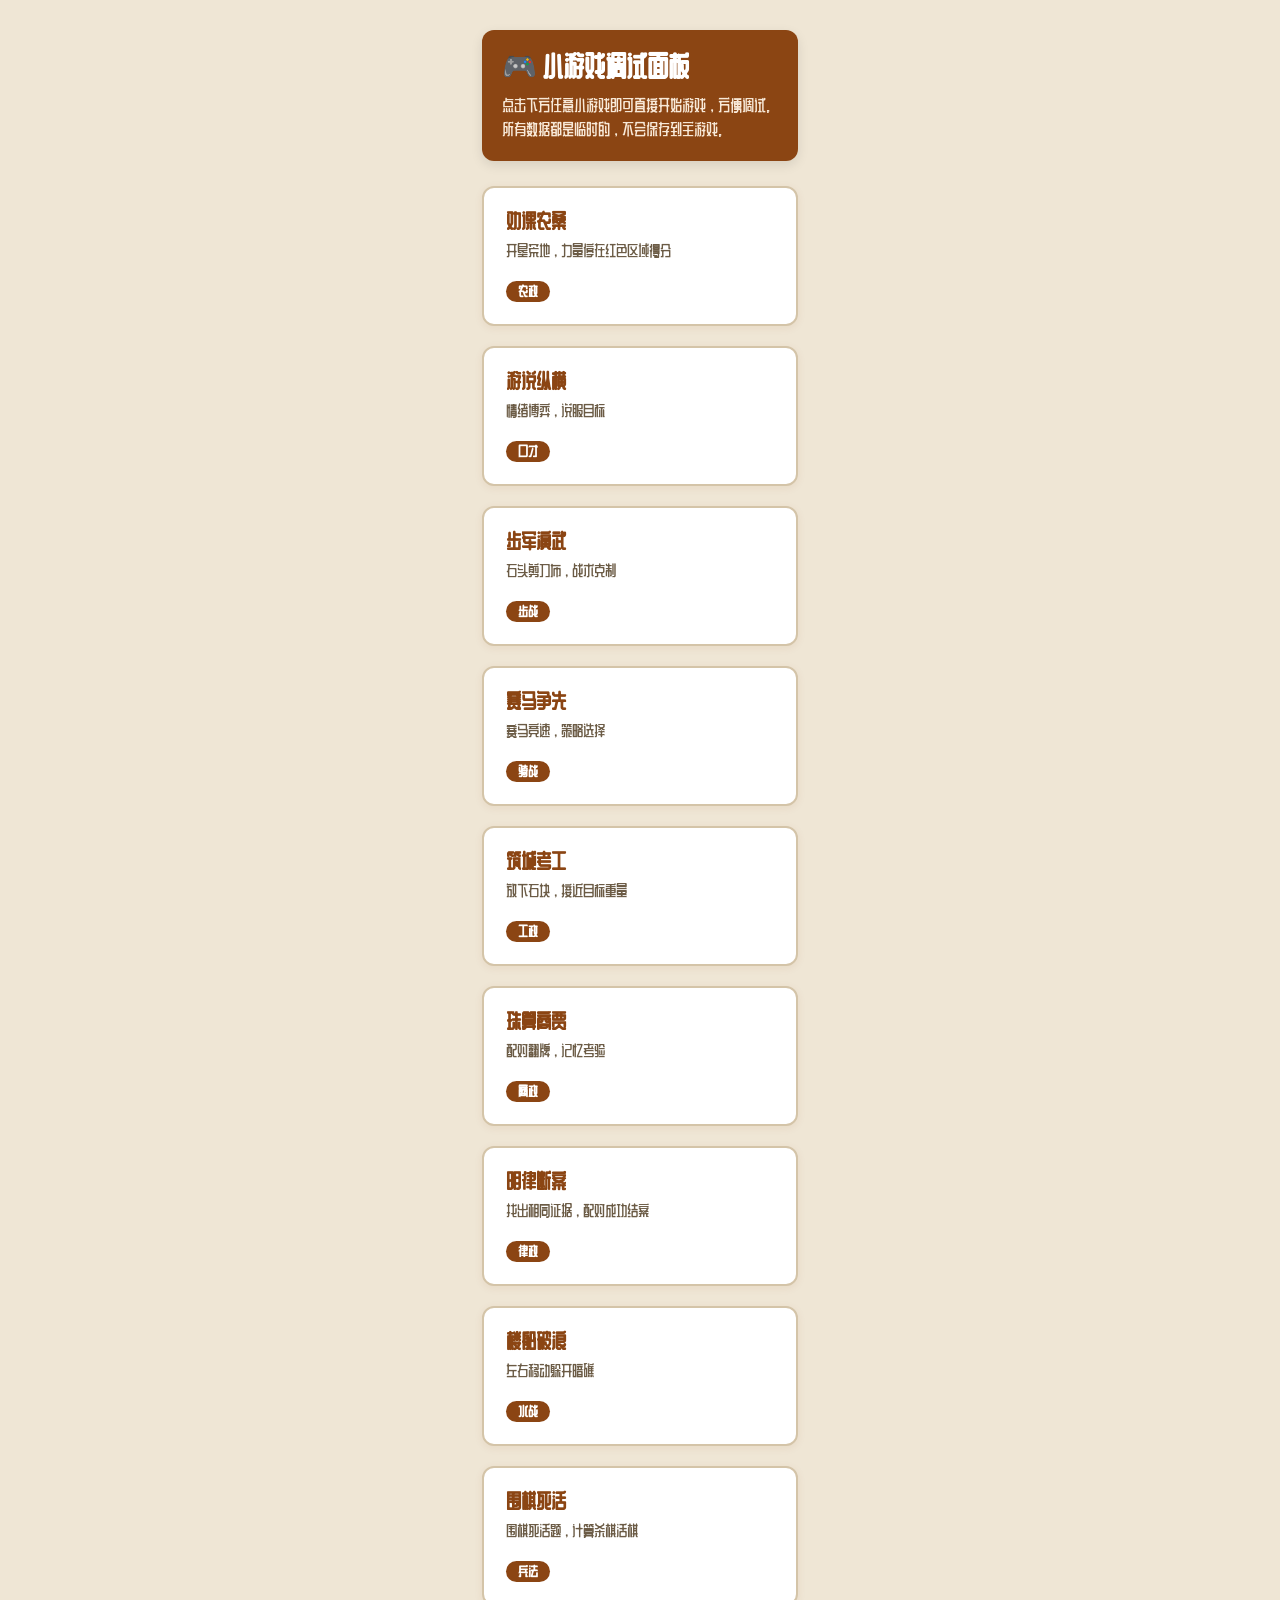
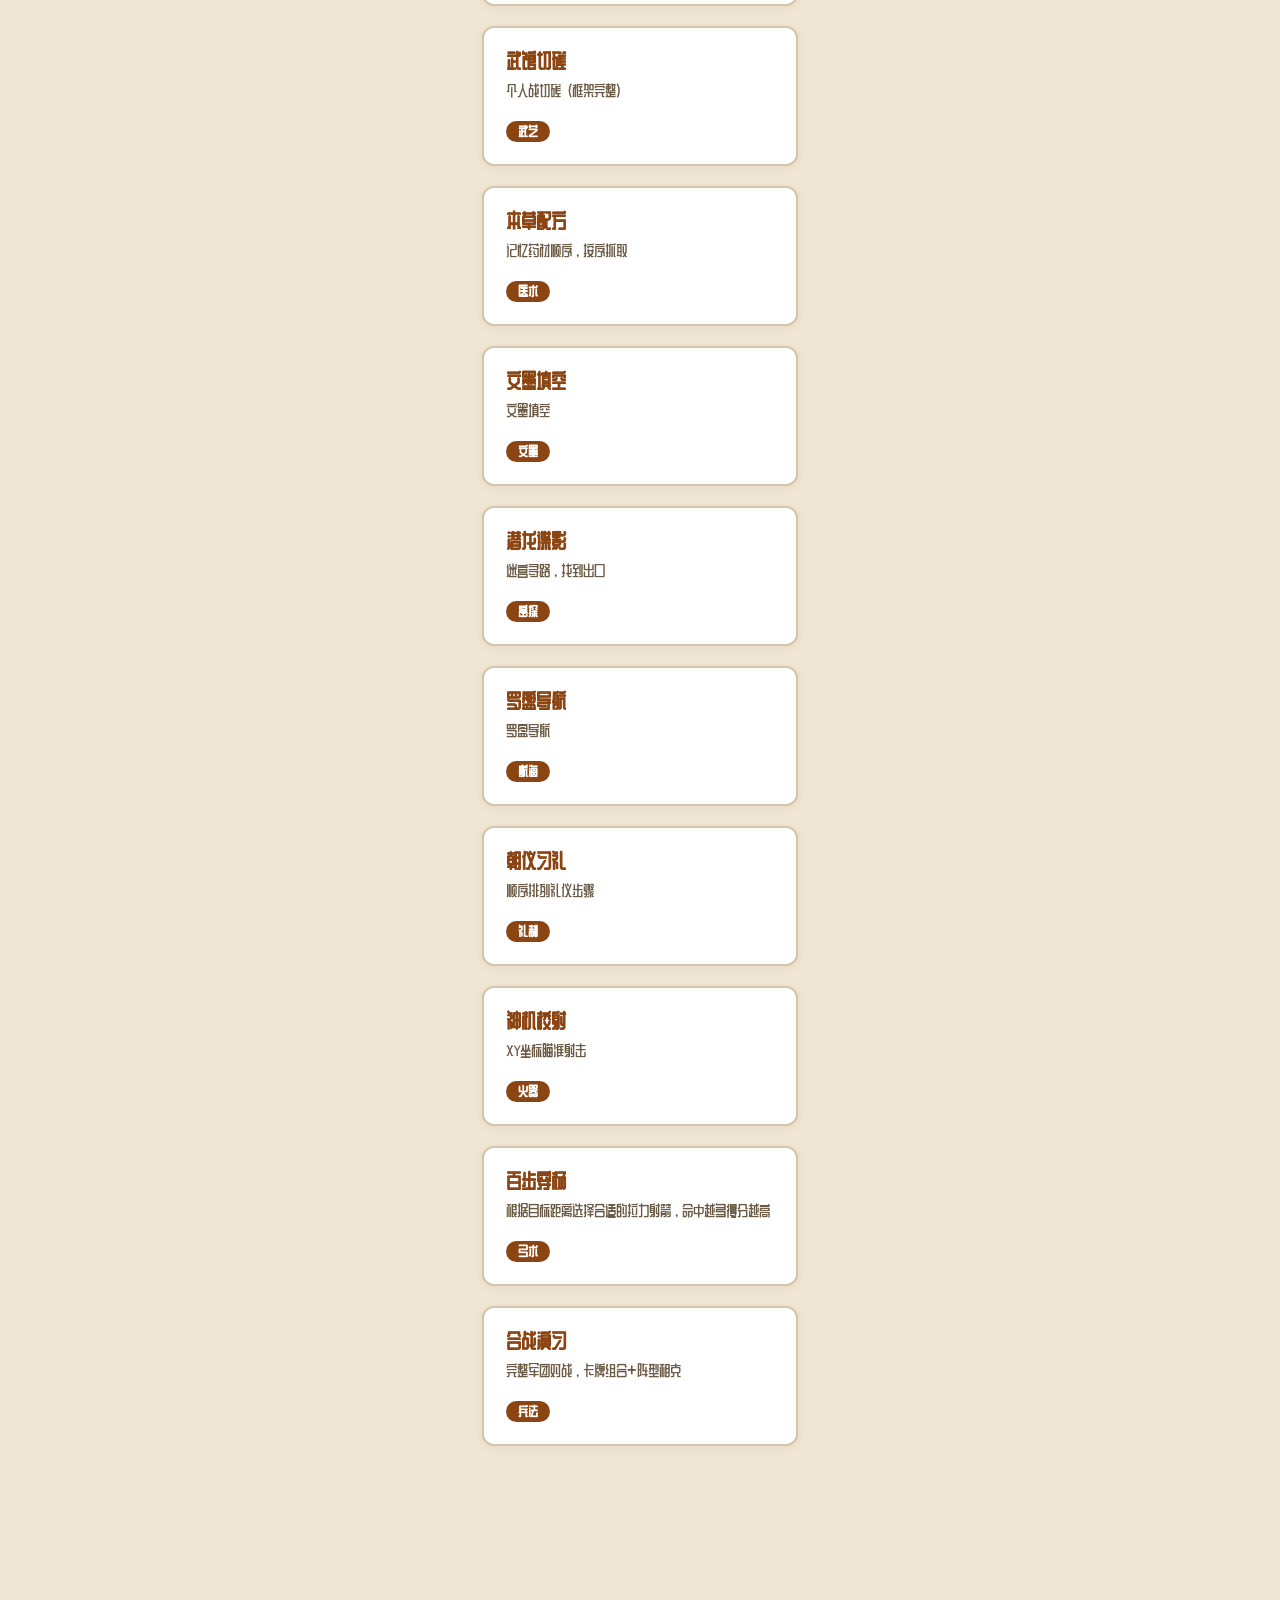
==== commit 386d11eb: "feat: 合战系统机制完善 - 抽牌规则重写+出牌规则修正+攻防顺序重构+数值平衡+UI优化 && fix: SpyGame 语法错误修复" ====
--- a/debug-minigames.html
+++ b/debug-minigames.html
@@ -286,6 +286,7 @@
     <script src="js/games/NavigationGame.js"></script>
     <script src="js/games/RitualGame.js"></script>
     <script src="js/games/FirearmGame.js"></script>
+    <script src="js/games/ArcheryGame.js"></script>
     <script src="js/games/DuelGame.js"></script>
     <script src="js/games/BattleGame.js"></script>
     <script src="js/GameView.js"></script>
@@ -309,6 +310,7 @@
             {gameType: 'navigation', skill: '航海', name: '罗盘导航', desc: '罗盘导航'},
             {gameType: 'ritual', skill: '礼制', name: '朝仪习礼', desc: '顺序排列礼仪步骤'},
             {gameType: 'firearm', skill: '火器', name: '神机校射', desc: 'XY坐标瞄准射击'},
+            {gameType: 'archery', skill: '弓术', name: '百步穿杨', desc: '根据目标距离选择合适的拉力射箭，命中越多得分越高'},
             {gameType: 'battle', skill: '兵法', name: '合战演习', desc: '完整军团对战，卡牌组合+阵型相克'}
         ];
 
@@ -330,63 +332,69 @@
 
         // 开始一个小游戏
         function startGame(gameType) {
-            // 切换布局：隐藏列表，显示游戏
-            document.body.classList.add('game-running');
-
-            // 创建一个假任务 - debug调试模式
-            const skillMapping = {
-                agriculture: 'agriculture',
-                eloquence: 'eloquence',
-                infantry: 'infantry',
-                cavalry: 'cavalry',
-                engineering: 'engineering',
-                trade: 'trade',
-                law: 'law',
-                navy: 'navy',
-                strategy: 'strategy',
-                martial: 'martial',
-                medicine: 'medicine',
-                calligraphy: 'calligraphy',
-                spy: 'spy',
-                navigation: 'navigation',
-                ritual: 'ritual',
-                firearm: 'firearm',
-                battle: 'strategy'
-            };
-            const template = {
-                id: 999,
-                templateId: 999,
-                mission_id: 'DEBUG',
-                name: `[调试] ${MINIGAMES.find(g => g.gameType === gameType).name}`,
-                category: 'debug',
-                minRank: 'peasant',
-                requiredSkills: [],
-                requiredSkill: skillMapping[gameType] || gameType,
-                baseDifficulty: 2,
-                baseReward: 50,
-                baseRewardMerit: 50,
-                baseRewardMoney: 50,
-                rewardMerit: 50,
-                rewardMoney: 50,
-                timeLimitDays: 30,
-                completionType: 'minigame',
-                gameType: gameType,
-                targetParam: null
-            };
-
-            // 直接设置currentTask，不需要经过MissionSystem的完整流程
-            // 因为这是调试模式，不需要保存/超时等逻辑
-            gameState.currentTask = template;
-            gameState.currentScene = GameScene.FARMING_GAME;
-
-            // 初始化小游戏状态
-            MinigameInitializer.initMinigame(gameState, template);
-
-            // 渲染 - 会自动调用 startMinigameByType
-            gameView.renderAll();
-
-            // 滚动到游戏
-            document.getElementById('game-container').scrollIntoView({behavior: 'smooth'});
+            try {
+                // 切换布局：隐藏列表，显示游戏
+                document.body.classList.add('game-running');
+
+                // 创建一个假任务 - debug调试模式
+                const skillMapping = {
+                    agriculture: 'agriculture',
+                    eloquence: 'eloquence',
+                    infantry: 'infantry',
+                    cavalry: 'cavalry',
+                    engineering: 'engineering',
+                    trade: 'trade',
+                    law: 'law',
+                    navy: 'navy',
+                    strategy: 'strategy',
+                    martial: 'martial',
+                    medicine: 'medicine',
+                    calligraphy: 'calligraphy',
+                    spy: 'spy',
+                    navigation: 'navigation',
+                    ritual: 'ritual',
+                    firearm: 'firearm',
+                    archery: 'archery',
+                    battle: 'strategy'
+                };
+                const template = {
+                    id: 999,
+                    templateId: 999,
+                    mission_id: 'DEBUG',
+                    name: `[调试] ${MINIGAMES.find(g => g.gameType === gameType).name}`,
+                    category: 'debug',
+                    minRank: 'peasant',
+                    requiredSkills: [],
+                    requiredSkill: skillMapping[gameType] || gameType,
+                    baseDifficulty: 2,
+                    baseReward: 50,
+                    baseRewardMerit: 50,
+                    baseRewardMoney: 50,
+                    rewardMerit: 50,
+                    rewardMoney: 50,
+                    timeLimitDays: 30,
+                    completionType: 'minigame',
+                    gameType: gameType,
+                    targetParam: null
+                };
+
+                // 直接设置currentTask，不需要经过MissionSystem的完整流程
+                // 因为这是调试模式，不需要保存/超时等逻辑
+                gameState.currentTask = template;
+                gameState.currentScene = GameScene.FARMING_GAME;
+
+                // 初始化小游戏状态
+                MinigameInitializer.initMinigame(gameState, template);
+
+                // 渲染 - 会自动调用 startMinigameByType
+                gameView.renderAll();
+
+                // 滚动到游戏
+                document.getElementById('game-container').scrollIntoView({behavior: 'smooth'});
+            } catch (e) {
+                alert('初始化小游戏出错: ' + e.message + '\nstack: ' + e.stack);
+                console.error('初始化小游戏出错', e);
+            }
         }
 
         // 返回调试列表
@@ -400,9 +408,11 @@
             gameView.renderAll();
         }
 
-        // 初始化
-        renderList();
-        gameView.renderAll();
+        // 初始化 - 等待DOM完全加载
+        document.addEventListener('DOMContentLoaded', function() {
+            renderList();
+            gameView.renderAll();
+        });
     </script>
 </body>
 </html>
--- a/css/views.css
+++ b/css/views.css
@@ -458,13 +458,13 @@
     display: flex;
     flex-direction: column;
     align-items: center;
-    padding: 16px 10px;
+    padding: 20px 10px;
     background: #f5ecd8;
     border: 2px solid #d4a574;
     border-radius: 8px;
     cursor: pointer;
     transition: all 0.2s ease;
-    gap: 10px;
+    gap: 8px;
 }
 
 .facility-card-btn:hover {
@@ -478,12 +478,12 @@
     display: flex;
     flex-direction: column;
     align-items: center;
-    padding: 16px 10px;
+    padding: 20px 10px;
     background: #efe6d5;
     border: 2px solid #d4c4a8;
     border-radius: 8px;
     opacity: 0.6;
-    gap: 10px;
+    gap: 8px;
 }
 
 .facility-icon {
@@ -595,6 +595,36 @@
     font-style: italic;
 }
 
+.evaluation-notice {
+    background-color: #f5f5f5;
+    border: 1px solid #e3e3e3;
+    border-radius: 6px;
+    padding: 12px 15px;
+    margin-bottom: 20px;
+}
+
+.evaluation-notice .warning {
+    color: #a94442;
+    background-color: #f2dede;
+    border-radius: 4px;
+    padding: 8px 12px;
+    margin: 10px 0 0 0;
+    font-weight: bold;
+}
+
+/* 评定会底部选择区域 */
+.evaluation-selection-footer {
+    margin-top: 25px;
+    padding-top: 20px;
+    border-top: 2px solid #d4c4a8;
+    text-align: center;
+}
+
+.evaluation-selection-footer #btn-skip-evaluation {
+    padding: 10px 20px;
+    font-size: 16px;
+}
+
 .task-category {
     margin-bottom: 20px;
 }
@@ -648,6 +678,59 @@
     color: #7d6a4e;
 }
 
+.ruler-notice {
+    background-color: #fcf8e3;
+    border: 1px solid #faebcc;
+    border-radius: 6px;
+    padding: 12px 15px;
+    margin-bottom: 20px;
+    color: #8a6d3b;
+    font-size: 16px;
+}
+
+.cancel-task-btn {
+    background-color: #f0ad4e;
+    border: 1px solid #eea236;
+    color: white;
+    margin-top: 10px;
+    padding: 6px 12px;
+    border-radius: 4px;
+    cursor: pointer;
+}
+
+.cancel-task-btn:hover {
+    background-color: #ec971f;
+    border-color: #d58512;
+}
+
+.current-task-info {
+    display: flex;
+    justify-content: space-between;
+    align-items: center;
+    flex-wrap: wrap;
+}
+
+/* 功勋说明框 */
+.merit-info-box {
+    background-color: #d9edf7;
+    border: 1px solid #bce8f1;
+    border-radius: 6px;
+    padding: 15px 20px;
+    margin-bottom: 20px;
+    color: #31708f;
+}
+
+.merit-info-box h4 {
+    margin: 0 0 10px 0;
+    font-size: 18px;
+    color: #31708f;
+}
+
+.merit-info-box p {
+    margin: 5px 0;
+    font-size: 16px;
+}
+
 /* ========== 地图移动视图 ========== */
 .map-view {
     padding: 15px;
@@ -750,6 +833,169 @@
 .city-card .move-btn {
     margin-top: 5px;
     width: 100%;
+}
+
+/* ========== 地图移动视图 - 地理地图 ========== */
+/* 地理地图容器 */
+.geo-map-container {
+    position: relative;
+    width: 100%;
+    /* 竖向拉长 ~ 10:9 宽高比 */
+    padding-bottom: 90%;
+    background-image: url('../images/map/ming-jianghuai-bg.svg');
+    background-size: contain;
+    background-position: center;
+    background-repeat: no-repeat;
+    border: 3px solid #d4c4a8;
+    border-radius: 8px;
+    overflow: hidden;
+    background-color: #f5ecd8;
+}
+
+.geo-map-content {
+    position: absolute;
+    top: 0;
+    left: 0;
+    width: 100%;
+    height: 100%;
+}
+
+/* 城市标记 - 绝对定位 */
+.city-marker {
+    position: absolute;
+    transform: translate(-50%, -50%);
+    cursor: pointer;
+    transition: all 0.2s ease;
+    z-index: 10;
+}
+
+.city-marker-inner {
+    display: flex;
+    flex-direction: column;
+    align-items: center;
+    gap: 2px;
+}
+
+.city-marker-dot {
+    width: 20px;
+    height: 20px;
+    border-radius: 50%;
+    border: 3px solid #fff;
+    background-color: #8b4513;
+    box-shadow: 0 2px 4px rgba(0,0,0,0.5);
+    transition: all 0.2s ease;
+}
+
+.city-marker-name {
+    padding: 4px 10px;
+    background-color: rgba(245, 236, 216, 0.95);
+    border: 2px solid #d4c4a8;
+    border-radius: 6px;
+    font-size: 16px;
+    font-weight: bold;
+    color: #5d4e37;
+    white-space: nowrap;
+    font-family: 'ZCOOL QingKe HuangYou', 'Pixelify Sans', sans-serif;
+}
+
+/* 当前城市 - 带旗帜 */
+.city-marker.current {
+    z-index: 20;
+}
+
+.city-marker.current .city-marker-dot {
+    background-color: #e74c3c;
+    width: 28px;
+    height: 28px;
+    box-shadow: 0 0 15px rgba(231, 76, 60, 0.8), 0 2px 6px rgba(0,0,0,0.6);
+}
+
+.city-marker.current .city-marker-name {
+    background-color: rgba(253, 236, 234, 0.98);
+    border-color: #e74c3c;
+    color: #c0392b;
+}
+
+/* 旗帜标记 */
+.city-marker.current::before {
+    content: "🚩";
+    position: absolute;
+    top: -28px;
+    left: 50%;
+    transform: translateX(-50%);
+    font-size: 26px;
+    animation: pulse 1.5s infinite ease-in-out;
+}
+
+@keyframes pulse {
+    0%, 100% { transform: translateX(-50%) scale(1); }
+    50% { transform: translateX(-50%) scale(1.15); }
+}
+
+/* 可到达城市 */
+.city-marker.connected {
+    opacity: 1;
+}
+
+.city-marker.connected:hover {
+    transform: translate(-50%, -50%) scale(1.1);
+}
+
+.city-marker.connected:hover .city-marker-dot {
+    box-shadow: 0 0 12px rgba(139, 69, 19, 0.8);
+}
+
+/* 不可到达城市 */
+.city-marker.disconnected {
+    opacity: 0.5;
+    cursor: default;
+    pointer-events: none;
+}
+
+/* 行程提示tooltip */
+.city-marker .travel-tooltip {
+    position: absolute;
+    bottom: 100%;
+    left: 50%;
+    transform: translateX(-50%);
+    margin-bottom: 8px;
+    padding: 4px 8px;
+    background-color: rgba(0, 0, 0, 0.85);
+    color: white;
+    border-radius: 4px;
+    font-size: 12px;
+    white-space: nowrap;
+    opacity: 0;
+    pointer-events: none;
+    transition: opacity 0.2s;
+}
+
+.city-marker.connected:hover .travel-tooltip {
+    opacity: 1;
+}
+
+/* 响应式调整 */
+@media (max-width: 600px) {
+    .city-marker-name {
+        font-size: 14px;
+        padding: 2px 6px;
+    }
+
+    .city-marker-dot {
+        width: 16px;
+        height: 16px;
+    }
+
+    .city-marker.current .city-marker-dot {
+        width: 22px;
+        height: 22px;
+    }
+
+    .city-marker.current::before {
+        font-size: 20px;
+        top: -22px;
+    }
+>>>>>>> origin/hongbin-dev
 }
 
 .map-header h2 {
@@ -1110,6 +1356,123 @@
 .action-buttons .btn.active {
     background: #8b4513;
     color: white;
+}
+
+/* ========== 市集交易 - 卡片网格样式 ========== */
+.market-cards-grid {
+    display: grid;
+    grid-template-columns: repeat(auto-fill, minmax(280px, 1fr));
+    gap: 15px;
+    margin-bottom: 20px;
+}
+
+.goods-card {
+    background: #f8f5f0;
+    border: 2px solid #d4c4a8;
+    border-radius: 8px;
+    padding: 12px;
+    transition: all 0.2s ease;
+}
+
+.goods-card:hover {
+    border-color: #8b4513;
+    box-shadow: 0 4px 8px rgba(0,0,0,0.1);
+    transform: translateY(-2px);
+}
+
+.goods-card-header {
+    margin-bottom: 8px;
+}
+
+.goods-card-name {
+    font-size: 18px;
+    font-weight: bold;
+    color: #5d4e37;
+    display: inline-block;
+}
+
+.goods-card-category {
+    font-size: 14px;
+    color: #8b7355;
+    float: right;
+    background: #e8ded0;
+    padding: 2px 8px;
+    border-radius: 4px;
+}
+
+.goods-card-desc {
+    font-size: 14px;
+    color: #666;
+    margin-bottom: 10px;
+    line-height: 1.4;
+}
+
+.goods-card-info {
+    display: flex;
+    justify-content: space-between;
+    align-items: center;
+    margin-bottom: 12px;
+    font-size: 15px;
+}
+
+.goods-card-price {
+    color: #5d4e37;
+}
+
+.goods-card-holding {
+    color: #8b4513;
+    font-weight: bold;
+}
+
+.goods-card-actions {
+    display: grid;
+    grid-template-columns: 1fr 1fr;
+    gap: 8px;
+}
+
+.goods-card-actions .row {
+    display: flex;
+    gap: 6px;
+}
+
+.btn-buy, .btn-sell {
+    border: none;
+    border-radius: 4px;
+    padding: 6px 8px;
+    font-size: 14px;
+    cursor: pointer;
+    transition: all 0.2s ease;
+    flex: 1;
+}
+
+.btn-buy {
+    background: #28a745;
+    color: white;
+}
+
+.btn-buy:hover:not(:disabled) {
+    background: #218838;
+}
+
+.btn-sell {
+    background: #dc3545;
+    color: white;
+}
+
+.btn-sell:hover:not(:disabled) {
+    background: #c82333;
+}
+
+.btn-buy:disabled, .btn-sell:disabled {
+    opacity: 0.4;
+    cursor: not-allowed;
+}
+
+/* 响应式调整 */
+@media (max-width: 600px) {
+    .market-cards-grid {
+        grid-template-columns: 1fr;
+    }
 }
 
 /* ========== 设施场景 ========== */
--- a/css/battle.css
+++ b/css/battle.css
@@ -7,7 +7,7 @@
     display: flex;
     flex-direction: column;
     gap: 15px;
-    max-height: calc(100vh - 180px);
+    max-height: calc(100vh - 120px);
     overflow-y: auto;
 }
 
@@ -91,6 +91,16 @@
 .morale-fill.enemy {
     height: 100%;
     background: linear-gradient(90deg, #e67e22, #e67e22);
+}
+
+.hp-fill.player {
+    height: 100%;
+    background-color: #2ecc71;
+}
+
+.hp-fill.enemy {
+    height: 100%;
+    background-color: #e74c3c;
 }
 
 /* 环境信息 */
@@ -336,7 +346,7 @@
     border: 1px solid #d4c4a8;
     border-radius: 6px;
     padding: 12px;
-    max-height: 450px;
+    max-height: 600px;
     overflow-y: auto;
     overflow-x: hidden;
     word-wrap: break-word;
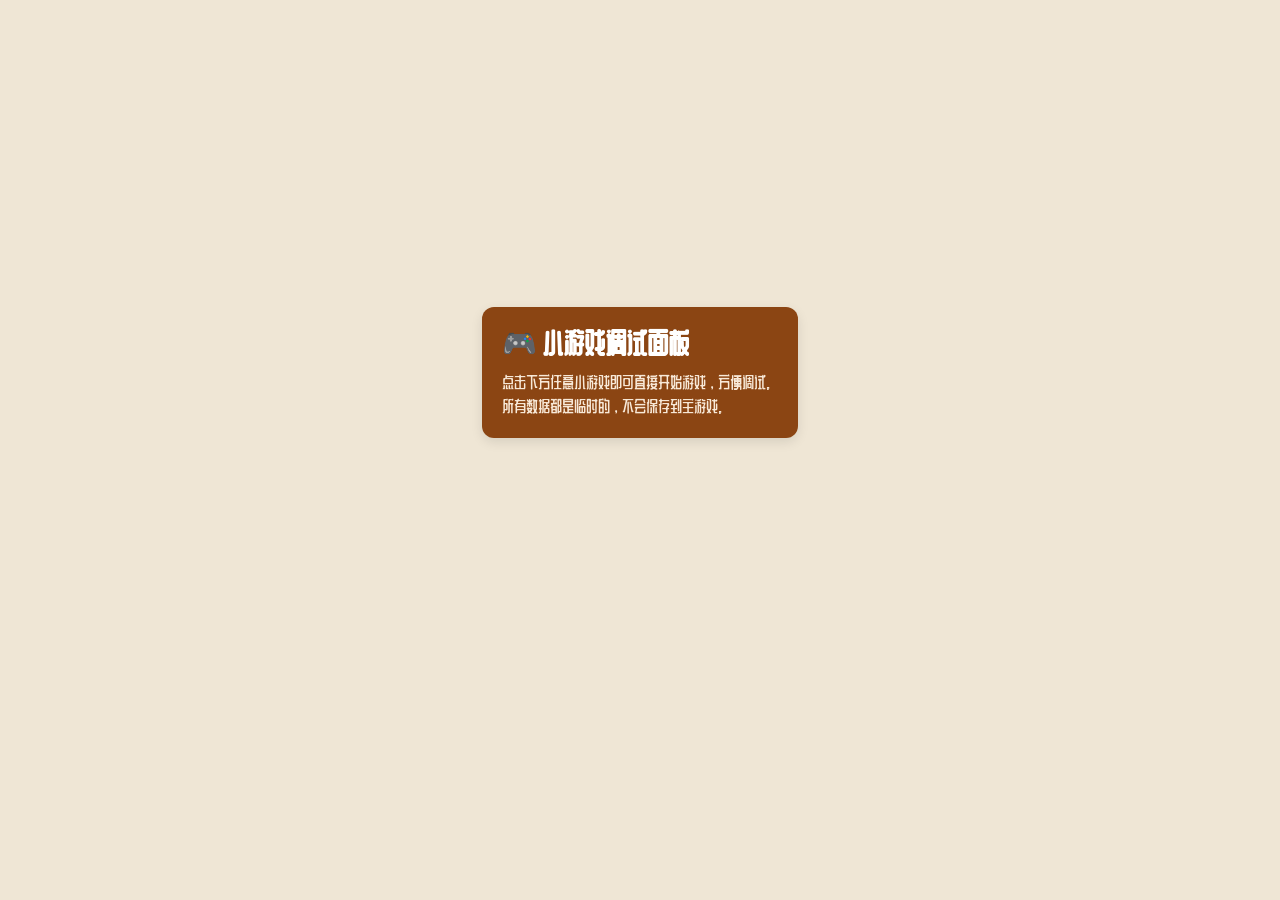
==== commit 60416f46: "feat: 修复朱元璋剧情bug + 剧情系统优化 + 压缩主线时间 ## 主要改动  ### 修复bug - 修复朱元璋剧情分支无法触发的bug：身份和势力条件检查错误，正确从GameState读取" ====
--- a/debug-minigames.html
+++ b/debug-minigames.html
@@ -286,7 +286,6 @@
     <script src="js/games/NavigationGame.js"></script>
     <script src="js/games/RitualGame.js"></script>
     <script src="js/games/FirearmGame.js"></script>
-    <script src="js/games/ArcheryGame.js"></script>
     <script src="js/games/DuelGame.js"></script>
     <script src="js/games/BattleGame.js"></script>
     <script src="js/GameView.js"></script>
@@ -310,7 +309,6 @@
             {gameType: 'navigation', skill: '航海', name: '罗盘导航', desc: '罗盘导航'},
             {gameType: 'ritual', skill: '礼制', name: '朝仪习礼', desc: '顺序排列礼仪步骤'},
             {gameType: 'firearm', skill: '火器', name: '神机校射', desc: 'XY坐标瞄准射击'},
-            {gameType: 'archery', skill: '弓术', name: '百步穿杨', desc: '根据目标距离选择合适的拉力射箭，命中越多得分越高'},
             {gameType: 'battle', skill: '兵法', name: '合战演习', desc: '完整军团对战，卡牌组合+阵型相克'}
         ];
 
@@ -332,69 +330,63 @@
 
         // 开始一个小游戏
         function startGame(gameType) {
-            try {
-                // 切换布局：隐藏列表，显示游戏
-                document.body.classList.add('game-running');
-
-                // 创建一个假任务 - debug调试模式
-                const skillMapping = {
-                    agriculture: 'agriculture',
-                    eloquence: 'eloquence',
-                    infantry: 'infantry',
-                    cavalry: 'cavalry',
-                    engineering: 'engineering',
-                    trade: 'trade',
-                    law: 'law',
-                    navy: 'navy',
-                    strategy: 'strategy',
-                    martial: 'martial',
-                    medicine: 'medicine',
-                    calligraphy: 'calligraphy',
-                    spy: 'spy',
-                    navigation: 'navigation',
-                    ritual: 'ritual',
-                    firearm: 'firearm',
-                    archery: 'archery',
-                    battle: 'strategy'
-                };
-                const template = {
-                    id: 999,
-                    templateId: 999,
-                    mission_id: 'DEBUG',
-                    name: `[调试] ${MINIGAMES.find(g => g.gameType === gameType).name}`,
-                    category: 'debug',
-                    minRank: 'peasant',
-                    requiredSkills: [],
-                    requiredSkill: skillMapping[gameType] || gameType,
-                    baseDifficulty: 2,
-                    baseReward: 50,
-                    baseRewardMerit: 50,
-                    baseRewardMoney: 50,
-                    rewardMerit: 50,
-                    rewardMoney: 50,
-                    timeLimitDays: 30,
-                    completionType: 'minigame',
-                    gameType: gameType,
-                    targetParam: null
-                };
-
-                // 直接设置currentTask，不需要经过MissionSystem的完整流程
-                // 因为这是调试模式，不需要保存/超时等逻辑
-                gameState.currentTask = template;
-                gameState.currentScene = GameScene.FARMING_GAME;
-
-                // 初始化小游戏状态
-                MinigameInitializer.initMinigame(gameState, template);
-
-                // 渲染 - 会自动调用 startMinigameByType
-                gameView.renderAll();
-
-                // 滚动到游戏
-                document.getElementById('game-container').scrollIntoView({behavior: 'smooth'});
-            } catch (e) {
-                alert('初始化小游戏出错: ' + e.message + '\nstack: ' + e.stack);
-                console.error('初始化小游戏出错', e);
-            }
+            // 切换布局：隐藏列表，显示游戏
+            document.body.classList.add('game-running');
+
+            // 创建一个假任务 - debug调试模式
+            const skillMapping = {
+                agriculture: 'agriculture',
+                eloquence: 'eloquence',
+                infantry: 'infantry',
+                cavalry: 'cavalry',
+                engineering: 'engineering',
+                trade: 'trade',
+                law: 'law',
+                navy: 'navy',
+                strategy: 'strategy',
+                martial: 'martial',
+                medicine: 'medicine',
+                calligraphy: 'calligraphy',
+                spy: 'spy',
+                navigation: 'navigation',
+                ritual: 'ritual',
+                firearm: 'firearm',
+                battle: 'strategy'
+            };
+            const template = {
+                id: 999,
+                templateId: 999,
+                mission_id: 'DEBUG',
+                name: `[调试] ${MINIGAMES.find(g => g.gameType === gameType).name}`,
+                category: 'debug',
+                minRank: 'peasant',
+                requiredSkills: [],
+                requiredSkill: skillMapping[gameType] || gameType,
+                baseDifficulty: 2,
+                baseReward: 50,
+                baseRewardMerit: 50,
+                baseRewardMoney: 50,
+                rewardMerit: 50,
+                rewardMoney: 50,
+                timeLimitDays: 30,
+                completionType: 'minigame',
+                gameType: gameType,
+                targetParam: null
+            };
+
+            // 直接设置currentTask，不需要经过MissionSystem的完整流程
+            // 因为这是调试模式，不需要保存/超时等逻辑
+            gameState.currentTask = template;
+            gameState.currentScene = GameScene.FARMING_GAME;
+
+            // 初始化小游戏状态
+            MinigameInitializer.initMinigame(gameState, template);
+
+            // 渲染 - 会自动调用 startMinigameByType
+            gameView.renderAll();
+
+            // 滚动到游戏
+            document.getElementById('game-container').scrollIntoView({behavior: 'smooth'});
         }
 
         // 返回调试列表
@@ -408,11 +400,9 @@
             gameView.renderAll();
         }
 
-        // 初始化 - 等待DOM完全加载
-        document.addEventListener('DOMContentLoaded', function() {
-            renderList();
-            gameView.renderAll();
-        });
+        // 初始化
+        renderList();
+        gameView.renderAll();
     </script>
 </body>
 </html>
--- a/css/battle.css
+++ b/css/battle.css
@@ -7,7 +7,7 @@
     display: flex;
     flex-direction: column;
     gap: 15px;
-    max-height: calc(100vh - 120px);
+    max-height: calc(100vh - 180px);
     overflow-y: auto;
 }
 
@@ -91,16 +91,6 @@
 .morale-fill.enemy {
     height: 100%;
     background: linear-gradient(90deg, #e67e22, #e67e22);
-}
-
-.hp-fill.player {
-    height: 100%;
-    background-color: #2ecc71;
-}
-
-.hp-fill.enemy {
-    height: 100%;
-    background-color: #e74c3c;
 }
 
 /* 环境信息 */
@@ -346,7 +336,7 @@
     border: 1px solid #d4c4a8;
     border-radius: 6px;
     padding: 12px;
-    max-height: 600px;
+    max-height: 450px;
     overflow-y: auto;
     overflow-x: hidden;
     word-wrap: break-word;
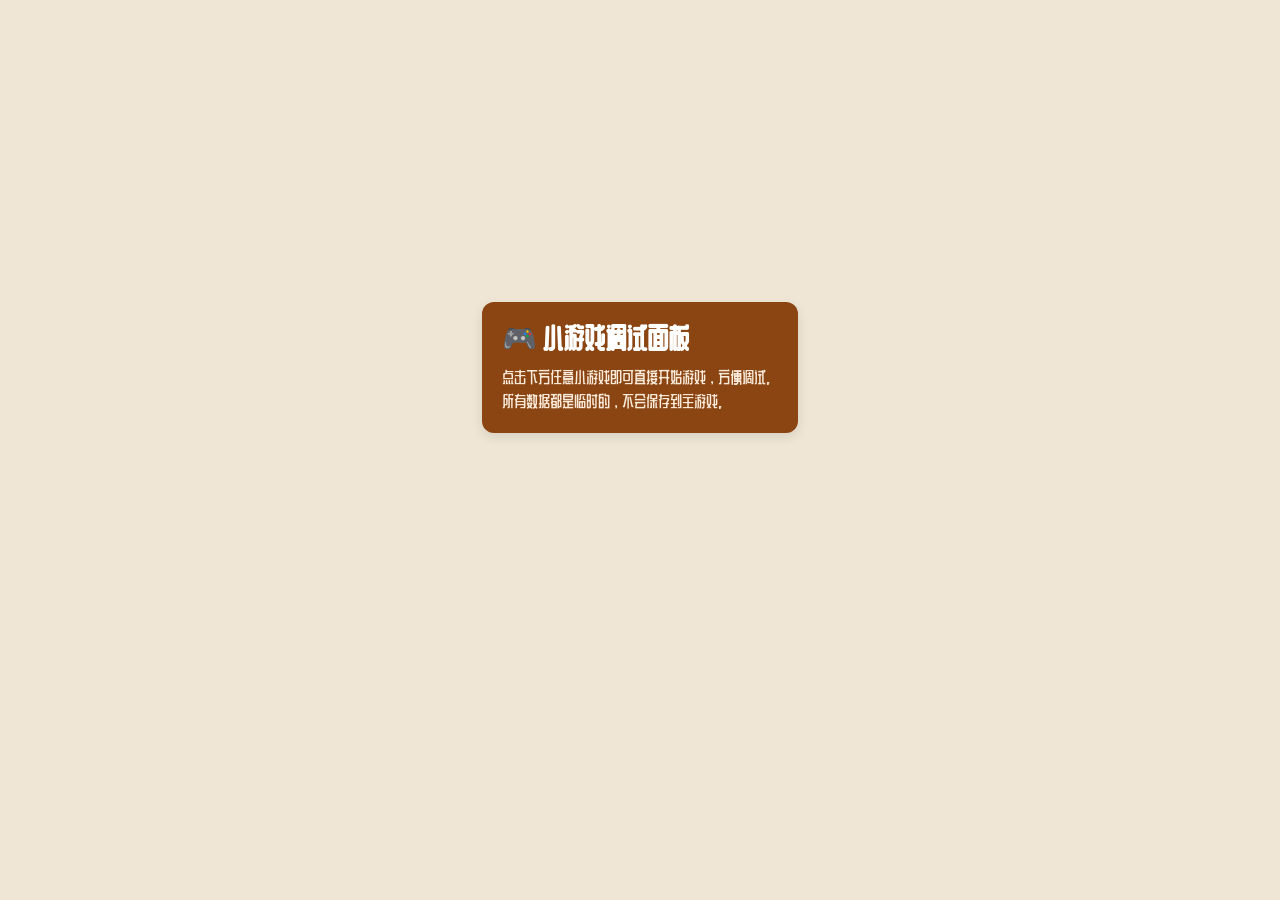
==== commit 3aec3ac6: "go on" ====
--- a/debug-minigames.html
+++ b/debug-minigames.html
@@ -242,7 +242,7 @@
 
     <!-- 管理器模块 -->
     <script src="js/managers/AnimationManager.js"></script>
-    <script src="js/managers/SceneManager.js"></script>
+    <!-- SceneManager.js 已删除，功能已整合到 NavigationManager -->
     <script src="js/managers/MinigameInitializer.js"></script>
     <script src="js/managers/GameResultManager.js"></script>
 
--- a/css/base.css
+++ b/css/base.css
@@ -10,13 +10,19 @@
 
 body {
     font-family: 'ZCOOL QingKe HuangYou', 'Pixelify Sans', 'Noto Serif SC', "SimSun", "Microsoft YaHei", serif;
-    background-color: #1a365d;
+    background-color: var(--color-bg-primary);
+    background-image: url('../images/backgrounds/bg_start_ink_mountain_1920x1080.jpg');
+    background-size: cover;
+    background-position: center;
+    background-blend-mode: overlay;
     color: #2c3e50;
     display: flex;
     justify-content: center;
     align-items: center;
     min-height: 100vh;
-    padding: 10px;
+    padding: 0;
+    margin: 0;
+    overflow: hidden;
 }
 
 h1, h2, h3 {
@@ -25,16 +31,18 @@
 }
 
 #game-container {
-    width: 100%;
-    max-width: 900px;
-    height: 95vh;
-    max-height: 700px;
-    background-color: #f4e9d8;
-    border: 3px solid #5d4e37;
-    border-radius: 8px;
+    width: 100vw;
+    height: 100vh;
+    max-width: 100vw;
+    max-height: 100vh;
+    background-color: var(--color-bg-primary);
+    border: none;
+    border-radius: 0;
     display: flex;
     flex-direction: column;
     overflow: hidden;
+    margin: 0;
+    padding: 0;
 }
 
 /* 顶部状态栏 */
@@ -116,7 +124,8 @@
     border-top: 1px solid #d4c4a8;
     display: flex;
     flex-direction: column;
-    max-height: 150px;
+    flex: 0 0 150px;
+    height: 150px;
 }
 
 .log-area {
@@ -189,8 +198,9 @@
 /* 中间主显示区 */
 .main-display {
     flex: 1;
-    overflow-y: auto;
-    padding: 20px;
+    position: relative;
+    overflow: hidden;
+    padding: 0;
     background-color: #f8f0e3;
 }
 
